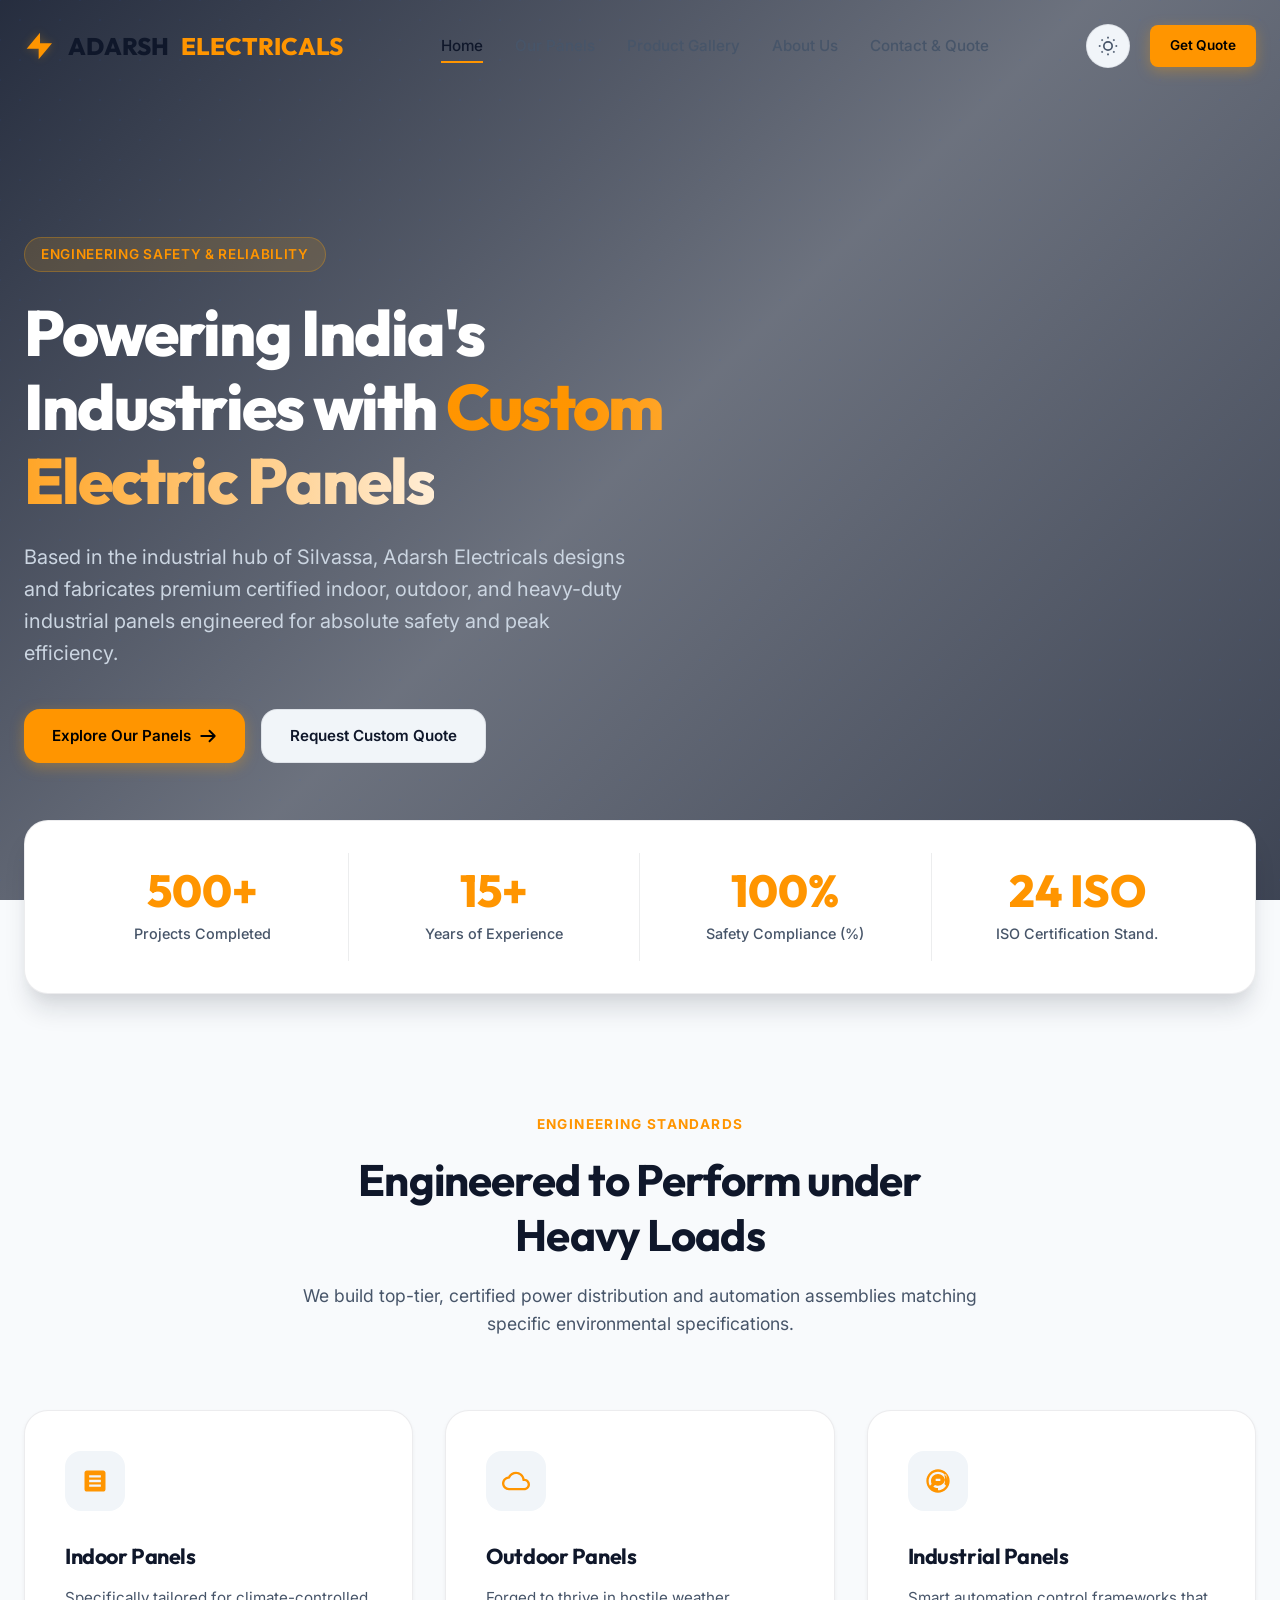
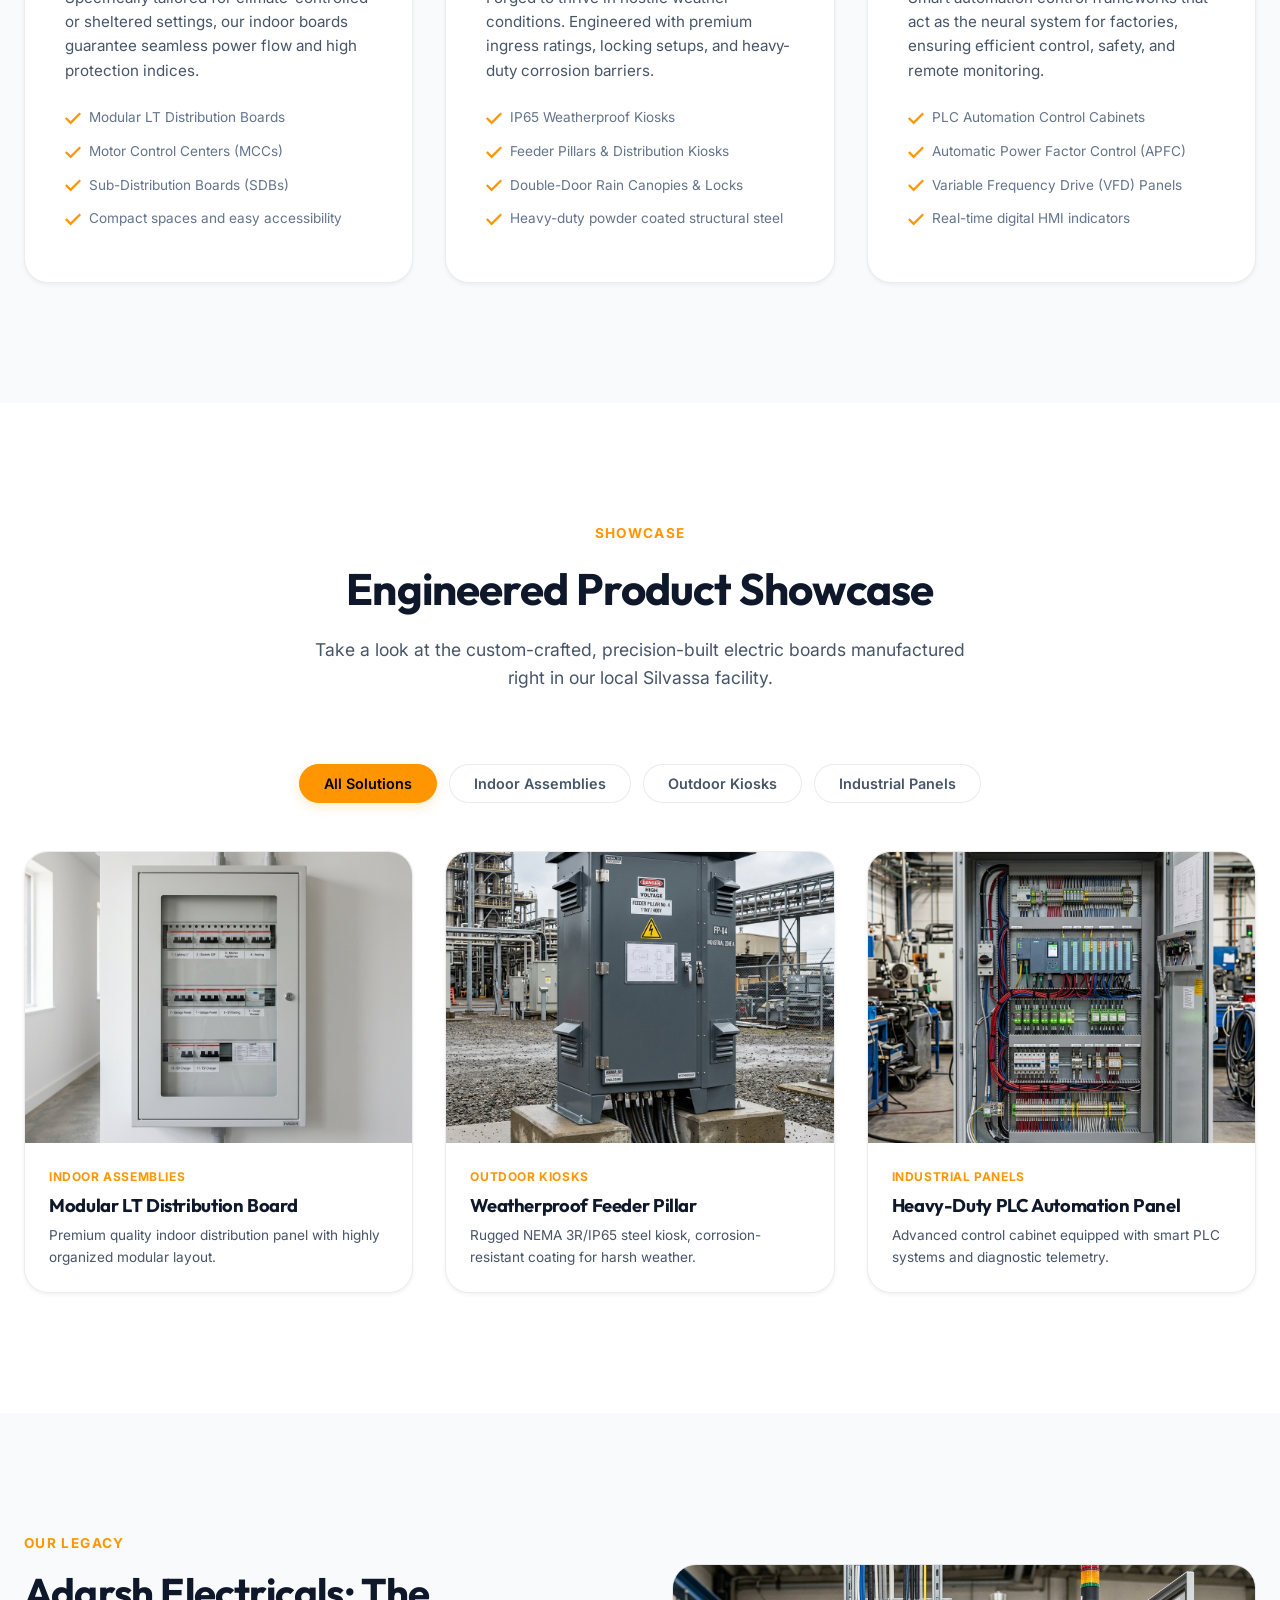
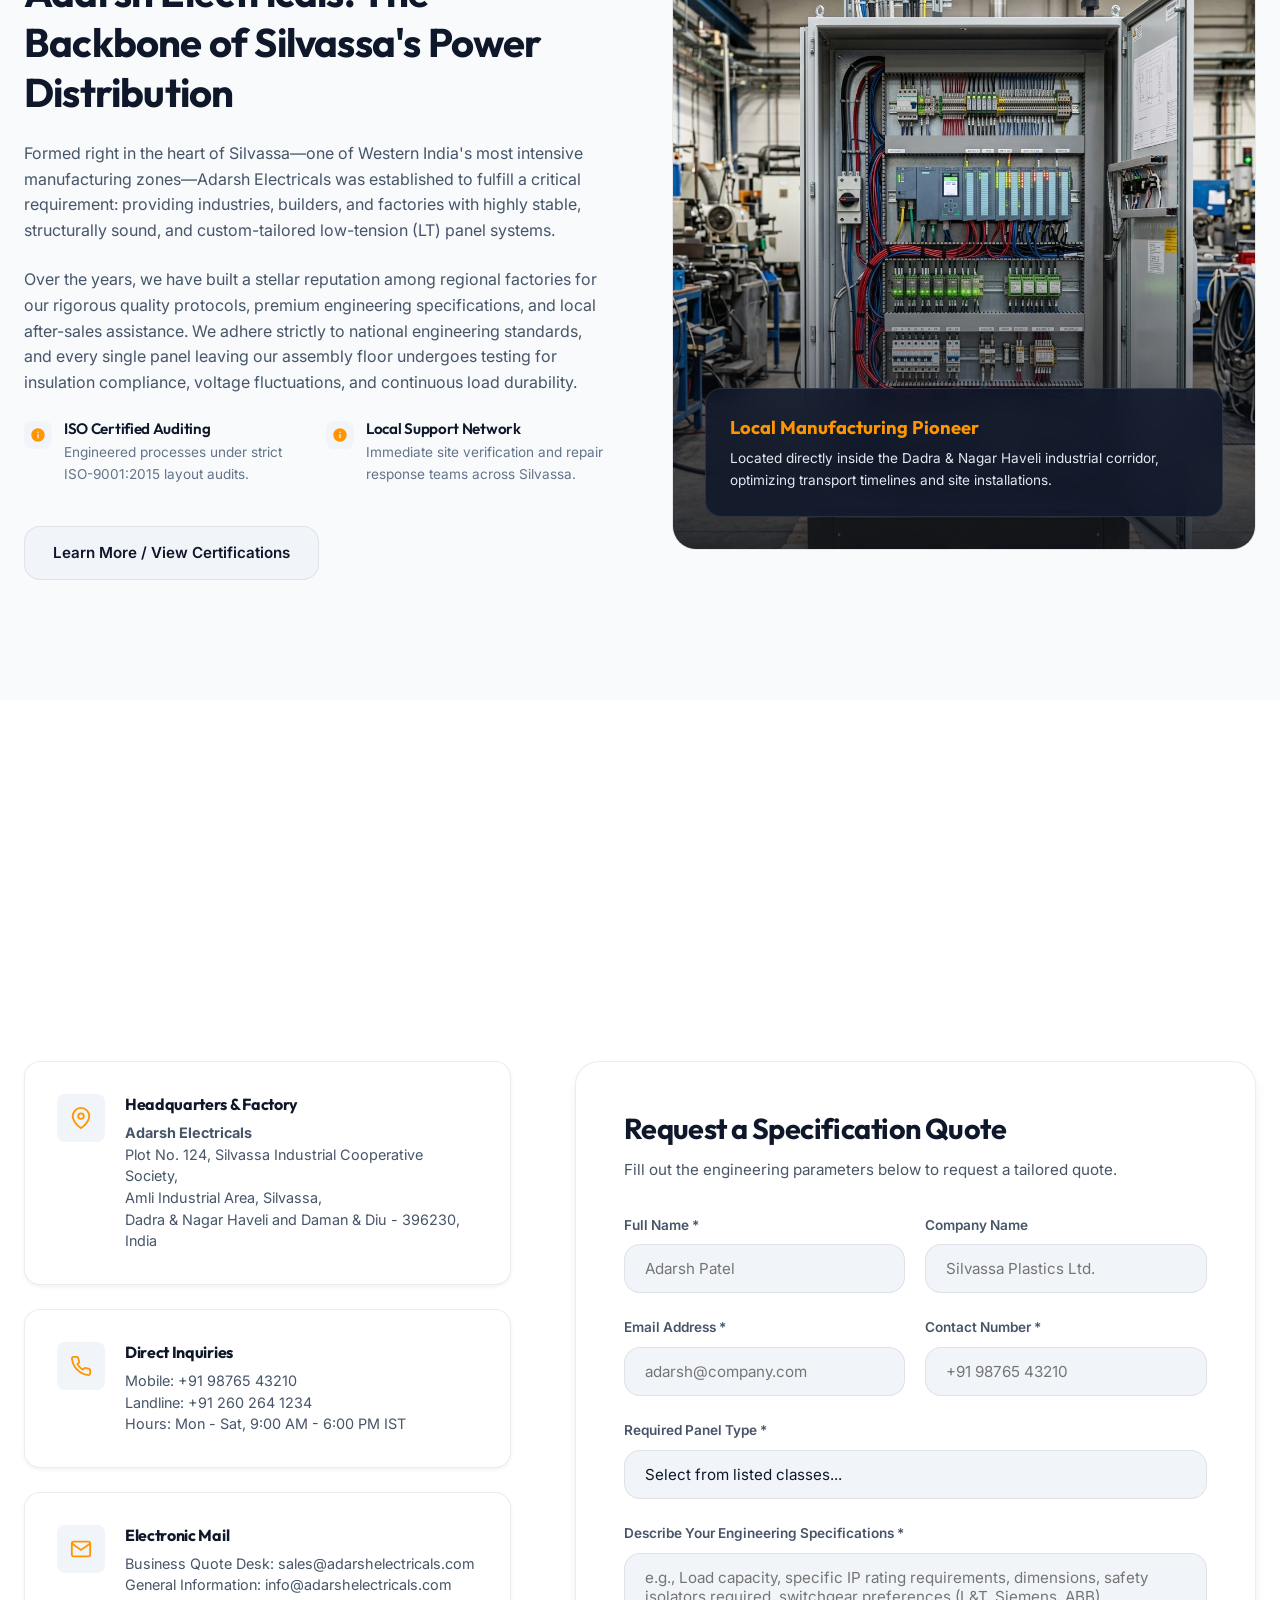
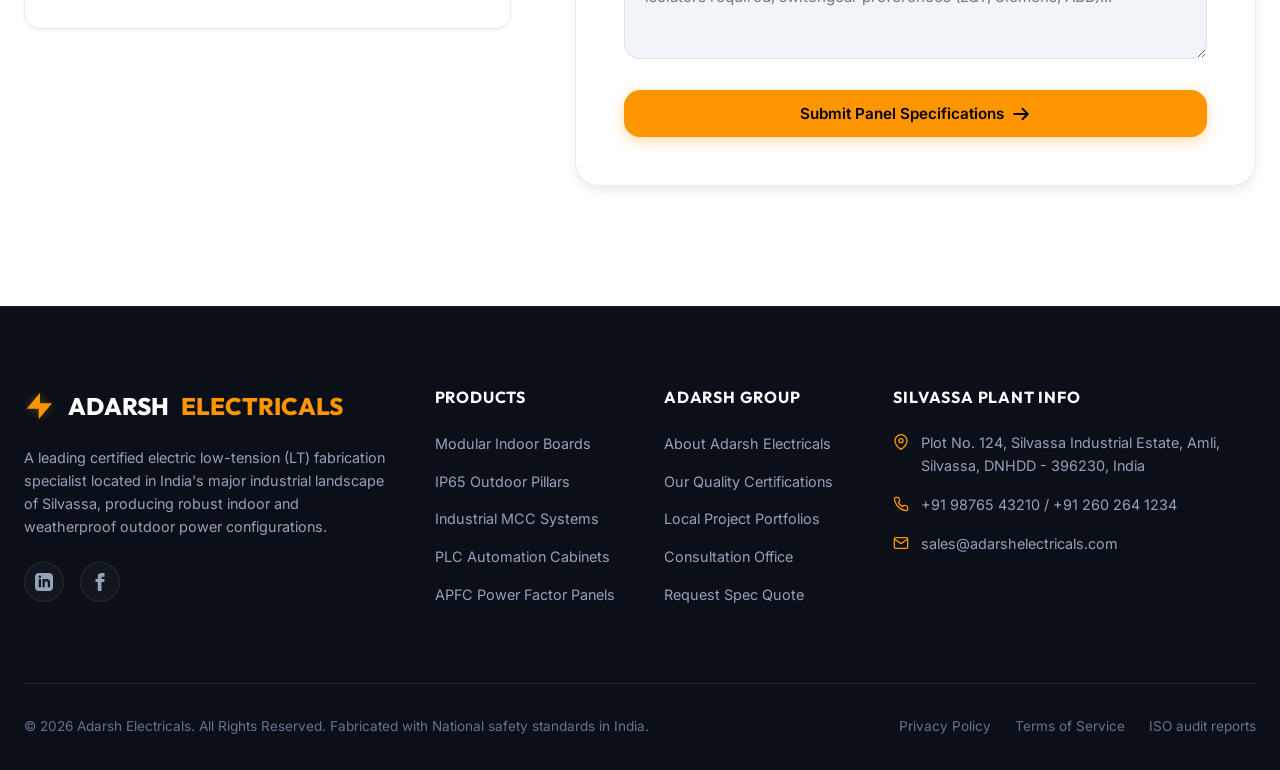
==== index.html @ 8dbddf1b "Update index.html" ====
<!DOCTYPE html>
<html lang="en">
<head>
    <meta charset="UTF-8">
    <meta name="viewport" content="width=device-width, initial-scale=1.0">
    
    <!-- Primary SEO Meta Tags -->
    <title>Adarsh Electricals | Premium Electric Panel Manufacturers in Silvassa, India</title>
    <meta name="description" content="Adarsh Electricals is a leading manufacturer of premium indoor, outdoor, and industrial electric panels in Silvassa, India. Specializing in distribution boards, PLC control panels, MCCs, and weatherproof kiosks. Contact us for ISO-certified engineering solutions.">
    <meta name="keywords" content="electric panels Silvassa, industrial control panels India, distribution boards, weatherproof outdoor kiosk, MCC panels, APFC panels, Adarsh Electricals, electrical manufacturers Silvassa, LT panels India">
    <meta name="author" content="Adarsh Electricals">
    <meta name="robots" content="index, follow">

    <!-- Open Graph / Facebook -->
    <meta property="og:type" content="website">
    <meta property="og:url" content="https://www.adarshelectricals.com/">
    <meta property="og:title" content="Adarsh Electricals | Premium Electric Panel Manufacturers in Silvassa">
    <meta property="og:description" content="Leading manufacturer of premium indoor, outdoor, and industrial electric panels in Silvassa, India. Specializing in distribution boards, PLC control panels, and weatherproof kiosks.">
    <meta property="og:image" content="./assets/panel-industrial.png">

    <!-- Twitter -->
    <meta property="twitter:card" content="summary_large_image">
    <meta property="twitter:url" content="https://www.adarshelectricals.com/">
    <meta property="twitter:title" content="Adarsh Electricals | Premium Electric Panel Manufacturers">
    <meta property="twitter:description" content="Leading manufacturer of premium indoor, outdoor, and industrial electric panels in Silvassa, India. Specializing in distribution boards, PLC control panels, and weatherproof kiosks.">
    <meta property="twitter:image" content="./assets/panel-industrial.png">

    <!-- Local Business Schema for SEO -->
    <script type="application/ld+json">
    {
      "@context": "https://schema.org",
      "@type": "LocalBusiness",
      "name": "Adarsh Electricals",
      "image": "assets/panel-industrial.png",
      "description": "Premium manufacturer of indoor, outdoor, and industrial electrical panels, control panels, and distribution boards.",
      "address": {
        "@type": "PostalAddress",
        "streetAddress": "Plot No. 124, Silvassa Industrial Cooperative Society, Amli",
        "addressLocality": "Silvassa",
        "addressRegion": "Dadra and Nagar Haveli and Daman and Diu",
        "postalCode": "396230",
        "addressCountry": "IN"
      },
      "geo": {
        "@type": "GeoCoordinates",
        "latitude": "20.2666",
        "longitude": "73.0166"
      },
      "telephone": "+919876543210",
      "email": "info@adarshelectricals.com",
      "url": "https://www.adarshelectricals.com",
      "priceRange": "$$",
      "openingHoursSpecification": [
        {
          "@type": "OpeningHoursSpecification",
          "dayOfWeek": [
            "Monday",
            "Tuesday",
            "Wednesday",
            "Thursday",
            "Friday",
            "Saturday"
          ],
          "opens": "09:00",
          "closes": "18:00"
        }
      ]
    }
    </script>

    <!-- Stylesheet -->
    <link rel="stylesheet" href="style.css">
</head>
<body>

    <!-- Header Section -->
    <header id="header">
        <div class="container nav-wrapper">
            <a href="#home" class="logo">
                <svg viewBox="0 0 24 24" xmlns="http://www.w3.org/2000/svg">
                    <path d="M12 2L2 14h9v8l10-12h-9z"/>
                </svg>
                ADARSH <span>ELECTRICALS</span>
            </a>
            
            <nav>
                <ul class="nav-menu" id="nav-menu">
                    <li><a href="#home" class="nav-link active" id="link-home">Home</a></li>
                    <li><a href="#services" class="nav-link" id="link-services">Our Panels</a></li>
                    <li><a href="#gallery" class="nav-link" id="link-gallery">Product Gallery</a></li>
                    <li><a href="#about" class="nav-link" id="link-about">About Us</a></li>
                    <li><a href="#contact" class="nav-link" id="link-contact">Contact & Quote</a></li>
                </ul>
            </nav>

            <div class="nav-controls">
                <button class="theme-toggle" id="theme-toggle" aria-label="Toggle dark mode">
                    <!-- Sun Icon (shown in dark mode) -->
                    <svg class="sun-icon" viewBox="0 0 24 24" fill="none" stroke="currentColor">
                        <circle cx="12" cy="12" r="5"></circle>
                        <line x1="12" y1="1" x2="12" y2="3"></line>
                        <line x1="12" y1="21" x2="12" y2="23"></line>
                        <line x1="4.22" y1="4.22" x2="5.64" y2="5.64"></line>
                        <line x1="18.36" y1="18.36" x2="19.78" y2="19.78"></line>
                        <line x1="1" y1="12" x2="3" y2="12"></line>
                        <line x1="21" y1="12" x2="23" y2="12"></line>
                        <line x1="4.22" y1="19.78" x2="5.64" y2="18.36"></line>
                        <line x1="18.36" y1="5.64" x2="19.78" y2="4.22"></line>
                    </svg>
                    <!-- Moon Icon (shown in light mode) -->
                    <svg class="moon-icon" viewBox="0 0 24 24" fill="none" stroke="currentColor">
                        <path d="M21 12.79A9 9 0 1 1 11.21 3 7 7 0 0 0 21 12.79z"></path>
                    </svg>
                </button>
                
                <a href="#contact" class="btn btn-primary" style="padding: 10px 20px; font-size: 0.85rem; border-radius: var(--radius-sm);">Get Quote</a>
                
                <button class="hamburger" id="hamburger" aria-label="Open navigation menu">
                    <span></span>
                    <span></span>
                    <span></span>
                </button>
            </div>
        </div>
    </header>

    <!-- Hero Section -->
    <section id="home" class="hero" style="background-image: hero-bg.png">
        <div class="hero-grid"></div>
        <div class="container">
            <div class="hero-content reveal">
                <span class="hero-tag">Engineering Safety & Reliability</span>
                <h1 class="hero-title">Powering India's Industries with <span>Custom Electric Panels</span></h1>
                <p class="hero-desc">Based in the industrial hub of Silvassa, Adarsh Electricals designs and fabricates premium certified indoor, outdoor, and heavy-duty industrial panels engineered for absolute safety and peak efficiency.</p>
                <div class="hero-actions">
                    <a href="#services" class="btn btn-primary">
                        Explore Our Panels
                        <svg fill="none" stroke="currentColor" viewBox="0 0 24 24">
                            <path stroke-linecap="round" stroke-linejoin="round" stroke-width="2.5" d="M14 5l7 7m0 0l-7 7m7-7H3"></path>
                        </svg>
                    </a>
                    <a href="#contact" class="btn btn-secondary">Request Custom Quote</a>
                </div>
            </div>
        </div>
    </section>

    <!-- Stats Section -->
    <section class="stats container reveal">
        <div class="stats-grid">
            <div class="stat-item">
                <div class="stat-number" data-target="500">0</div>
                <div class="stat-label">Projects Completed</div>
            </div>
            <div class="stat-item">
                <div class="stat-number" data-target="15">0</div>
                <div class="stat-label">Years of Experience</div>
            </div>
            <div class="stat-item">
                <div class="stat-number" data-target="100">0</div>
                <div class="stat-label">Safety Compliance (%)</div>
            </div>
            <div class="stat-item">
                <div class="stat-number" data-target="24">0</div>
                <div class="stat-label">ISO Certification Stand.</div>
            </div>
        </div>
    </section>

    <!-- Services / Product Categories Section -->
    <section id="services" class="section">
        <div class="container">
            <div class="section-header reveal">
                <span class="section-tag">Engineering Standards</span>
                <h2 class="section-title">Engineered to Perform under Heavy Loads</h2>
                <p class="section-desc">We build top-tier, certified power distribution and automation assemblies matching specific environmental specifications.</p>
            </div>
            
            <div class="services-grid">
                <!-- Indoor Panels -->
                <div class="service-card reveal">
                    <div class="service-icon">
                        <svg viewBox="0 0 24 24" xmlns="http://www.w3.org/2000/svg">
                            <path d="M19 3H5c-1.1 0-2 .9-2 2v14c0 1.1.9 2 2 2h14c1.1 0 2-.9 2-2V5c0-1.1-.9-2-2-2zm-2 10H7v-2h10v2zm0-4H7V7h10v2zm0 8H7v-2h10v2z"/>
                        </svg>
                    </div>
                    <h3 class="service-title">Indoor Panels</h3>
                    <p class="service-desc">Specifically tailored for climate-controlled or sheltered settings, our indoor boards guarantee seamless power flow and high protection indices.</p>
                    <ul class="service-features">
                        <li>
                            <svg viewBox="0 0 20 20" xmlns="http://www.w3.org/2000/svg"><path d="M0 11l2-2 5 5L18 3l2 2L7 18z"/></svg>
                            Modular LT Distribution Boards
                        </li>
                        <li>
                            <svg viewBox="0 0 20 20" xmlns="http://www.w3.org/2000/svg"><path d="M0 11l2-2 5 5L18 3l2 2L7 18z"/></svg>
                            Motor Control Centers (MCCs)
                        </li>
                        <li>
                            <svg viewBox="0 0 20 20" xmlns="http://www.w3.org/2000/svg"><path d="M0 11l2-2 5 5L18 3l2 2L7 18z"/></svg>
                            Sub-Distribution Boards (SDBs)
                        </li>
                        <li>
                            <svg viewBox="0 0 20 20" xmlns="http://www.w3.org/2000/svg"><path d="M0 11l2-2 5 5L18 3l2 2L7 18z"/></svg>
                            Compact spaces and easy accessibility
                        </li>
                    </ul>
                </div>

                <!-- Outdoor Panels -->
                <div class="service-card reveal">
                    <div class="service-icon">
                        <svg viewBox="0 0 24 24" xmlns="http://www.w3.org/2000/svg">
                            <path d="M19.35 10.04C18.67 6.59 15.64 4 12 4 9.11 4 6.6 5.64 5.35 8.04 2.34 8.36 0 10.91 0 14c0 3.31 2.69 6 6 6h13c2.76 0 5-2.24 5-5 0-2.64-2.05-4.78-4.65-4.96zM19 18H6c-2.21 0-4-1.79-4-4 0-2.05 1.53-3.76 3.56-3.97l1.07-.11.5-.95C8.08 7.14 9.94 6 12 6c2.62 0 4.88 1.86 5.39 4.43l.3 1.5 1.53.11c1.56.1 2.78 1.41 2.78 2.96 0 1.65-1.35 3-3 3z"/>
                        </svg>
                    </div>
                    <h3 class="service-title">Outdoor Panels</h3>
                    <p class="service-desc">Forged to thrive in hostile weather conditions. Engineered with premium ingress ratings, locking setups, and heavy-duty corrosion barriers.</p>
                    <ul class="service-features">
                        <li>
                            <svg viewBox="0 0 20 20" xmlns="http://www.w3.org/2000/svg"><path d="M0 11l2-2 5 5L18 3l2 2L7 18z"/></svg>
                            IP65 Weatherproof Kiosks
                        </li>
                        <li>
                            <svg viewBox="0 0 20 20" xmlns="http://www.w3.org/2000/svg"><path d="M0 11l2-2 5 5L18 3l2 2L7 18z"/></svg>
                            Feeder Pillars & Distribution Kiosks
                        </li>
                        <li>
                            <svg viewBox="0 0 20 20" xmlns="http://www.w3.org/2000/svg"><path d="M0 11l2-2 5 5L18 3l2 2L7 18z"/></svg>
                            Double-Door Rain Canopies & Locks
                        </li>
                        <li>
                            <svg viewBox="0 0 20 20" xmlns="http://www.w3.org/2000/svg"><path d="M0 11l2-2 5 5L18 3l2 2L7 18z"/></svg>
                            Heavy-duty powder coated structural steel
                        </li>
                    </ul>
                </div>

                <!-- Industrial Panels -->
                <div class="service-card reveal">
                    <div class="service-icon">
                        <svg viewBox="0 0 24 24" xmlns="http://www.w3.org/2000/svg">
                            <path d="M22 12c0-5.52-4.48-10-10-10S2 6.48 2 12s4.48 10 10 10 10-4.48 10-10zM12 4c4.41 0 8 3.59 8 8 0 1.48-.41 2.86-1.12 4.06l-1.44-1.44C17.79 13.91 18 13 18 12c0-3.31-2.69-6-6-6s-6 2.69-6 6c0 1 .21 1.91.56 2.62l-1.44 1.44C4.41 14.86 4 13.48 4 12c0-4.41 3.59-8 8-8zm0 14c-1.48 0-2.86-.41-4.06-1.12l1.44-1.44C10.09 15.79 11 16 12 16c3.31 0 6-2.69 6-6 0-1-.21-1.91-.56-2.62l1.44-1.44C19.59 9.14 20 10.52 20 12c0 4.41-3.59 8-8 8zm-2-8h4v2h-4v-2z"/>
                        </svg>
                    </div>
                    <h3 class="service-title">Industrial Panels</h3>
                    <p class="service-desc">Smart automation control frameworks that act as the neural system for factories, ensuring efficient control, safety, and remote monitoring.</p>
                    <ul class="service-features">
                        <li>
                            <svg viewBox="0 0 20 20" xmlns="http://www.w3.org/2000/svg"><path d="M0 11l2-2 5 5L18 3l2 2L7 18z"/></svg>
                            PLC Automation Control Cabinets
                        </li>
                        <li>
                            <svg viewBox="0 0 20 20" xmlns="http://www.w3.org/2000/svg"><path d="M0 11l2-2 5 5L18 3l2 2L7 18z"/></svg>
                            Automatic Power Factor Control (APFC)
                        </li>
                        <li>
                            <svg viewBox="0 0 20 20" xmlns="http://www.w3.org/2000/svg"><path d="M0 11l2-2 5 5L18 3l2 2L7 18z"/></svg>
                            Variable Frequency Drive (VFD) Panels
                        </li>
                        <li>
                            <svg viewBox="0 0 20 20" xmlns="http://www.w3.org/2000/svg"><path d="M0 11l2-2 5 5L18 3l2 2L7 18z"/></svg>
                            Real-time digital HMI indicators
                        </li>
                    </ul>
                </div>
            </div>
        </div>
    </section>

    <!-- Product Showcase Gallery Section -->
    <section id="gallery" class="section section-bg-alt">
        <div class="container">
            <div class="section-header reveal">
                <span class="section-tag">Showcase</span>
                <h2 class="section-title">Engineered Product Showcase</h2>
                <p class="section-desc">Take a look at the custom-crafted, precision-built electric boards manufactured right in our local Silvassa facility.</p>
            </div>
            
            <div class="gallery-filters reveal">
                <button class="filter-btn active" data-filter="all">All Solutions</button>
                <button class="filter-btn" data-filter="indoor">Indoor Assemblies</button>
                <button class="filter-btn" data-filter="outdoor">Outdoor Kiosks</button>
                <button class="filter-btn" data-filter="industrial">Industrial Panels</button>
            </div>
            
            <div class="gallery-grid">
                <!-- Indoor Panel Grid Item -->
                <div class="gallery-item reveal" data-category="indoor">
                    <div class="gallery-image-wrapper">
                        <img src="panel-indoor.png" alt="Modular LT Distribution Board">
                        <div class="gallery-overlay">
                            <button class="lightbox-trigger" data-image="panel-indoor.png" data-title="Modular LT Distribution Board" data-desc="Fully compartmentalized indoor power distribution center designed to optimize breaker arrangements, safety isolation, and ease of ventilation. Built with high-purity electrolytic copper busbars.">
                                <svg viewBox="0 0 24 24" fill="none" stroke="currentColor">
                                    <path d="M15 3h6v6M9 21H3v-6M21 3l-7 7M3 21l7-7"></path>
                                </svg>
                            </button>
                        </div>
                    </div>
                    <div class="gallery-info">
                        <span class="gallery-cat">Indoor Assemblies</span>
                        <h3 class="gallery-item-title">Modular LT Distribution Board</h3>
                        <p class="gallery-item-desc">Premium quality indoor distribution panel with highly organized modular layout.</p>
                    </div>
                </div>

                <!-- Outdoor Panel Grid Item -->
                <div class="gallery-item reveal" data-category="outdoor">
                    <div class="gallery-image-wrapper">
                        <img src="panel-outdoor.png" alt="Weatherproof Feeder Pillar">
                        <div class="gallery-overlay">
                            <button class="lightbox-trigger" data-image="panel-outdoor.png" data-title="Weatherproof Feeder Pillar" data-desc="Rugged outdoor kiosk panel rated for IP65 water and dust protection. Double-walled enclosure design, UV-resistant powder coating, neoprene door seals, and robust padlockable swings to resist theft and climate damage.">
                                <svg viewBox="0 0 24 24" fill="none" stroke="currentColor">
                                    <path d="M15 3h6v6M9 21H3v-6M21 3l-7 7M3 21l7-7"></path>
                                </svg>
                            </button>
                        </div>
                    </div>
                    <div class="gallery-info">
                        <span class="gallery-cat">Outdoor Kiosks</span>
                        <h3 class="gallery-item-title">Weatherproof Feeder Pillar</h3>
                        <p class="gallery-item-desc">Rugged NEMA 3R/IP65 steel kiosk, corrosion-resistant coating for harsh weather.</p>
                    </div>
                </div>

                <!-- Industrial Panel Grid Item -->
                <div class="gallery-item reveal" data-category="industrial">
                    <div class="gallery-image-wrapper">
                        <img src="panel-industrial.png" alt="Heavy-Duty PLC Automation Panel">
                        <div class="gallery-overlay">
                            <button class="lightbox-trigger" data-image="panel-industrial.png" data-title="Heavy-Duty PLC Automation Panel" data-desc="State-of-the-art PLC automation console panel utilizing intelligent controller chips. Features structured cable terminals, multi-channel thermal ventilation fans, active digital safety circuit relays, and telemetry.">
                                <svg viewBox="0 0 24 24" fill="none" stroke="currentColor">
                                    <path d="M15 3h6v6M9 21H3v-6M21 3l-7 7M3 21l7-7"></path>
                                </svg>
                            </button>
                        </div>
                    </div>
                    <div class="gallery-info">
                        <span class="gallery-cat">Industrial Panels</span>
                        <h3 class="gallery-item-title">Heavy-Duty PLC Automation Panel</h3>
                        <p class="gallery-item-desc">Advanced control cabinet equipped with smart PLC systems and diagnostic telemetry.</p>
                    </div>
                </div>
            </div>
        </div>
    </section>

    <!-- About Section -->
    <section id="about" class="section">
        <div class="container">
            <div class="about-grid">
                <div class="about-content reveal">
                    <span class="section-tag">Our Legacy</span>
                    <h2 class="about-title">Adarsh Electricals: The Backbone of Silvassa's Power Distribution</h2>
                    <p class="about-text">Formed right in the heart of Silvassa—one of Western India's most intensive manufacturing zones—Adarsh Electricals was established to fulfill a critical requirement: providing industries, builders, and factories with highly stable, structurally sound, and custom-tailored low-tension (LT) panel systems.</p>
                    <p class="about-text">Over the years, we have built a stellar reputation among regional factories for our rigorous quality protocols, premium engineering specifications, and local after-sales assistance. We adhere strictly to national engineering standards, and every single panel leaving our assembly floor undergoes testing for insulation compliance, voltage fluctuations, and continuous load durability.</p>
                    
                    <div class="about-features">
                        <div class="about-feature-item">
                            <div class="about-feature-icon">
                                <svg viewBox="0 0 24 24" xmlns="http://www.w3.org/2000/svg"><path d="M12 2C6.48 2 2 6.48 2 12s4.48 10 10 10 10-4.48 10-10S17.52 2 12 2zm1 15h-2v-6h2v6zm0-8h-2V7h2v2z"/></svg>
                            </div>
                            <div>
                                <h4 class="about-feature-title">ISO Certified Auditing</h4>
                                <p class="about-feature-desc">Engineered processes under strict ISO-9001:2015 layout audits.</p>
                            </div>
                        </div>
                        <div class="about-feature-item">
                            <div class="about-feature-icon">
                                <svg viewBox="0 0 24 24" xmlns="http://www.w3.org/2000/svg"><path d="M12 2C6.48 2 2 6.48 2 12s4.48 10 10 10 10-4.48 10-10S17.52 2 12 2zm1 15h-2v-6h2v6zm0-8h-2V7h2v2z"/></svg>
                            </div>
                            <div>
                                <h4 class="about-feature-title">Local Support Network</h4>
                                <p class="about-feature-desc">Immediate site verification and repair response teams across Silvassa.</p>
                            </div>
                        </div>
                    </div>
                    
                    <a href="#contact" class="btn btn-secondary">Learn More / View Certifications</a>
                </div>
                
                <div class="about-visual reveal">
                    <div class="about-visual-overlay"></div>
                    <img src="panel-industrial.png" alt="Adarsh Electricals Panel Shop Floor">
                    <div class="about-badge">
                        <div class="about-badge-title">Local Manufacturing Pioneer</div>
                        <p class="about-badge-text">Located directly inside the Dadra & Nagar Haveli industrial corridor, optimizing transport timelines and site installations.</p>
                    </div>
                </div>
            </div>
        </div>
    </section>

    <!-- Interactive Lightbox Viewer -->
    <div class="lightbox" id="lightbox" role="dialog" aria-modal="true" aria-label="Product Image Preview">
        <button class="lightbox-close" id="lightbox-close" aria-label="Close preview">
            <svg viewBox="0 0 24 24" fill="none" stroke="currentColor">
                <line x1="18" y1="6" x2="6" y2="18"></line>
                <line x1="6" y1="6" x2="18" y2="18"></line>
            </svg>
        </button>
        <div class="lightbox-content">
            <img class="lightbox-image" id="lightbox-image" src="" alt="Enlarged electric panel">
            <h3 class="lightbox-caption" id="lightbox-caption">Product Title</h3>
            <p class="lightbox-desc" id="lightbox-desc">Product detailed engineering description.</p>
        </div>
    </div>

    <!-- Contact & Request Quote Section -->
    <section id="contact" class="section section-bg-alt">
        <div class="container">
            <div class="section-header reveal">
                <span class="section-tag">Get In Touch</span>
                <h2 class="section-title">Schedule an On-site Consultation</h2>
                <p class="section-desc">Whether you need an industrial MCC panel, outdoor weatherproof pillars, or bespoke boards, get a free quotation within 24 hours.</p>
            </div>
            
            <div class="contact-grid">
                <!-- Contact Information Column -->
                <div class="contact-info-cards reveal">
                    <!-- Location Card -->
                    <div class="contact-info-card">
                        <div class="contact-info-icon">
                            <svg viewBox="0 0 24 24" fill="none" stroke="currentColor">
                                <path d="M21 10c0 7-9 13-9 13s-9-6-9-13a9 9 0 0 1 18 0z"></path>
                                <circle cx="12" cy="10" r="3"></circle>
                            </svg>
                        </div>
                        <div>
                            <h3 class="contact-info-title">Headquarters & Factory</h3>
                            <p class="contact-info-text">
                                <strong>Adarsh Electricals</strong><br>
                                Plot No. 124, Silvassa Industrial Cooperative Society,<br>
                                Amli Industrial Area, Silvassa,<br>
                                Dadra & Nagar Haveli and Daman & Diu - 396230, India
                            </p>
                        </div>
                    </div>

                    <!-- Call Card -->
                    <div class="contact-info-card">
                        <div class="contact-info-icon">
                            <svg viewBox="0 0 24 24" fill="none" stroke="currentColor">
                                <path d="M22 16.92v3a2 2 0 0 1-2.18 2 19.79 19.79 0 0 1-8.63-3.07 19.5 19.5 0 0 1-6-6 19.79 19.79 0 0 1-3.07-8.67A2 2 0 0 1 4.11 2h3a2 2 0 0 1 2 1.72 12.84 12.84 0 0 0 .7 2.81 2 2 0 0 1-.45 2.11L8.09 9.91a16 16 0 0 0 6 6l1.27-1.27a2 2 0 0 1 2.11-.45 12.84 12.84 0 0 0 2.81.7A2 2 0 0 1 22 16.92z"></path>
                            </svg>
                        </div>
                        <div>
                            <h3 class="contact-info-title">Direct Inquiries</h3>
                            <p class="contact-info-text">
                                Mobile: +91 98765 43210<br>
                                Landline: +91 260 264 1234<br>
                                Hours: Mon - Sat, 9:00 AM - 6:00 PM IST
                            </p>
                        </div>
                    </div>

                    <!-- Email Card -->
                    <div class="contact-info-card">
                        <div class="contact-info-icon">
                            <svg viewBox="0 0 24 24" fill="none" stroke="currentColor">
                                <path d="M4 4h16c1.1 0 2 .9 2 2v12c0 1.1-.9 2-2 2H4c-1.1 0-2-.9-2-2V6c0-1.1.9-2 2-2z"></path>
                                <polyline points="22,6 12,13 2,6"></polyline>
                            </svg>
                        </div>
                        <div>
                            <h3 class="contact-info-title">Electronic Mail</h3>
                            <p class="contact-info-text">
                                Business Quote Desk: sales@adarshelectricals.com<br>
                                General Information: info@adarshelectricals.com
                            </p>
                        </div>
                    </div>
                </div>

                <!-- Form Column -->
                <div class="contact-form-wrapper reveal">
                    <!-- Success Overlay -->
                    <div class="submit-success-overlay" id="success-overlay">
                        <div class="success-icon">
                            <svg viewBox="0 0 24 24" fill="none" stroke="currentColor">
                                <polyline points="20 6 9 17 4 12"></polyline>
                            </svg>
                        </div>
                        <h3 class="form-title" style="color: var(--success);">Quotation Request Submitted!</h3>
                        <p class="form-subtitle" style="margin-bottom: 24px;">Thank you for contacting Adarsh Electricals. Our engineering division will analyze your structural specifications and email a preliminary proposal within 24 business hours.</p>
                        <button class="btn btn-primary" id="btn-success-close">Submit Another Specification</button>
                    </div>

                    <h3 class="form-title">Request a Specification Quote</h3>
                    <p class="form-subtitle">Fill out the engineering parameters below to request a tailored quote.</p>
                    
                    <form id="quote-form" novalidate>
                        <div class="form-row">
                            <div class="form-group">
                                <label for="form-name" class="form-label">Full Name *</label>
                                <input type="text" id="form-name" class="form-control" placeholder="Adarsh Patel" required>
                                <span class="error-message">Please fill in your name.</span>
                            </div>
                            <div class="form-group">
                                <label for="form-company" class="form-label">Company Name</label>
                                <input type="text" id="form-company" class="form-control" placeholder="Silvassa Plastics Ltd.">
                            </div>
                        </div>
                        
                        <div class="form-row">
                            <div class="form-group">
                                <label for="form-email" class="form-label">Email Address *</label>
                                <input type="email" id="form-email" class="form-control" placeholder="adarsh@company.com" required>
                                <span class="error-message">Please provide a valid business email.</span>
                            </div>
                            <div class="form-group">
                                <label for="form-phone" class="form-label">Contact Number *</label>
                                <input type="tel" id="form-phone" class="form-control" placeholder="+91 98765 43210" required>
                                <span class="error-message">Please enter a valid 10-digit mobile number.</span>
                            </div>
                        </div>
                        
                        <div class="form-group">
                            <label for="form-type" class="form-label">Required Panel Type *</label>
                            <select id="form-type" class="form-control" required style="appearance: none;">
                                <option value="" disabled selected>Select from listed classes...</option>
                                <option value="indoor">Modular LT Distribution Boards (Indoor)</option>
                                <option value="mcc">Motor Control Centers (Indoor)</option>
                                <option value="outdoor">IP65 Weatherproof Kiosks (Outdoor)</option>
                                <option value="feeder">Feeder Pillar Boards (Outdoor)</option>
                                <option value="plc">PLC Control / Automation Cabinet (Industrial)</option>
                                <option value="apfc">Automatic Power Factor Control (Industrial)</option>
                                <option value="custom">Bespoke Custom Specifications</option>
                            </select>
                            <span class="error-message">Please pick a service class.</span>
                        </div>
                        
                        <div class="form-group">
                            <label for="form-desc" class="form-label">Describe Your Engineering Specifications *</label>
                            <textarea id="form-desc" class="form-control" rows="4" placeholder="e.g., Load capacity, specific IP rating requirements, dimensions, safety isolators required, switchgear preferences (L&T, Siemens, ABB)..." required></textarea>
                            <span class="error-message">Please write some engineering parameters.</span>
                        </div>
                        
                        <button type="submit" class="btn btn-primary" style="width: 100%;">
                            Submit Panel Specifications
                            <svg fill="none" stroke="currentColor" viewBox="0 0 24 24">
                                <path stroke-linecap="round" stroke-linejoin="round" stroke-width="2.5" d="M14 5l7 7m0 0l-7 7m7-7H3"></path>
                            </svg>
                        </button>
                    </form>
                </div>
            </div>
        </div>
    </section>

    <!-- Footer Section -->
    <footer>
        <div class="container">
            <div class="footer-grid">
                <!-- Brand -->
                <div class="footer-brand">
                    <a href="#home" class="logo">
                        <svg viewBox="0 0 24 24" xmlns="http://www.w3.org/2000/svg">
                            <path d="M12 2L2 14h9v8l10-12h-9z"/>
                        </svg>
                        ADARSH <span>ELECTRICALS</span>
                    </a>
                    <p class="footer-desc">A leading certified electric low-tension (LT) fabrication specialist located in India's major industrial landscape of Silvassa, producing robust indoor and weatherproof outdoor power configurations.</p>
                    <div class="footer-socials">
                        <a href="#" class="social-link" aria-label="LinkedIn">
                            <svg viewBox="0 0 24 24"><path d="M19 0h-14c-2.761 0-5 2.239-5 5v14c0 2.761 2.239 5 5 5h14c2.762 0 5-2.239 5-5v-14c0-2.761-2.238-5-5-5zm-11 19h-3v-11h3v11zm-1.5-12.268c-.966 0-1.75-.779-1.75-1.75s.784-1.75 1.75-1.75 1.75.779 1.75 1.75-.784 1.75-1.75 1.75zm13.5 12.268h-3v-5.604c0-3.368-4-3.113-4 0v5.604h-3v-11h3v1.765c1.396-2.586 7-2.777 7 2.476v6.759z"/></svg>
                        </a>
                        <a href="#" class="social-link" aria-label="Facebook">
                            <svg viewBox="0 0 24 24"><path d="M9 8h-3v4h3v12h5v-12h3.642l.358-4h-4v-1.667c0-.955.192-1.333 1.115-1.333h2.885v-5h-3.808c-3.596 0-5.192 1.583-5.192 4.615v3.385z"/></svg>
                        </a>
                    </div>
                </div>

                <!-- Fast Links -->
                <div>
                    <h3 class="footer-title">Products</h3>
                    <ul class="footer-links">
                        <li><a href="#services">Modular Indoor Boards</a></li>
                        <li><a href="#services">IP65 Outdoor Pillars</a></li>
                        <li><a href="#services">Industrial MCC Systems</a></li>
                        <li><a href="#services">PLC Automation Cabinets</a></li>
                        <li><a href="#services">APFC Power Factor Panels</a></li>
                    </ul>
                </div>

                <!-- Legal/Company Links -->
                <div>
                    <h3 class="footer-title">Adarsh Group</h3>
                    <ul class="footer-links">
                        <li><a href="#about">About Adarsh Electricals</a></li>
                        <li><a href="#about">Our Quality Certifications</a></li>
                        <li><a href="#about">Local Project Portfolios</a></li>
                        <li><a href="#contact">Consultation Office</a></li>
                        <li><a href="#contact">Request Spec Quote</a></li>
                    </ul>
                </div>

                <!-- Contact details -->
                <div>
                    <h3 class="footer-title">Silvassa Plant Info</h3>
                    <div class="footer-contact-item">
                        <svg viewBox="0 0 24 24" fill="none" stroke="currentColor">
                            <path d="M21 10c0 7-9 13-9 13s-9-6-9-13a9 9 0 0 1 18 0z"></path>
                            <circle cx="12" cy="10" r="3"></circle>
                        </svg>
                        <span>Plot No. 124, Silvassa Industrial Estate, Amli, Silvassa, DNHDD - 396230, India</span>
                    </div>
                    <div class="footer-contact-item">
                        <svg viewBox="0 0 24 24" fill="none" stroke="currentColor">
                            <path d="M22 16.92v3a2 2 0 0 1-2.18 2 19.79 19.79 0 0 1-8.63-3.07 19.5 19.5 0 0 1-6-6 19.79 19.79 0 0 1-3.07-8.67A2 2 0 0 1 4.11 2h3a2 2 0 0 1 2 1.72 12.84 12.84 0 0 0 .7 2.81 2 2 0 0 1-.45 2.11L8.09 9.91a16 16 0 0 0 6 6l1.27-1.27a2 2 0 0 1 2.11-.45 12.84 12.84 0 0 0 2.81.7A2 2 0 0 1 22 16.92z"></path>
                        </svg>
                        <span>+91 98765 43210 / +91 260 264 1234</span>
                    </div>
                    <div class="footer-contact-item">
                        <svg viewBox="0 0 24 24" fill="none" stroke="currentColor">
                            <path d="M4 4h16c1.1 0 2 .9 2 2v12c0 1.1-.9 2-2 2H4c-1.1 0-2-.9-2-2V6c0-1.1.9-2 2-2z"></path>
                            <polyline points="22,6 12,13 2,6"></polyline>
                        </svg>
                        <span>sales@adarshelectricals.com</span>
                    </div>
                </div>
            </div>

            <!-- Bottom Credits -->
            <div class="footer-bottom">
                <p>&copy; 2026 Adarsh Electricals. All Rights Reserved. Fabricated with National safety standards in India.</p>
                <div class="footer-bottom-links">
                    <a href="#">Privacy Policy</a>
                    <a href="#">Terms of Service</a>
                    <a href="#">ISO audit reports</a>
                </div>
            </div>
        </div>
    </footer>

    <!-- Interactive script file -->
    <script src="main.js"></script>
</body>
</html>
---- style.css ----
/* 
   ADARSH ELECTRICALS - PREMIUM CSS DESIGN SYSTEM
   Custom HSL palettes, Light/Dark Modes, Glassmorphism, and Premium Transitions.
*/

@import url('https://fonts.googleapis.com/css2?family=Inter:wght@300;400;500;600;700&family=Outfit:wght@400;500;600;700;800&display=swap');

/* Color & Design Tokens */
:root {
    /* Light Mode Palette (Default) */
    --bg-primary: #f8fafc;
    --bg-secondary: #ffffff;
    --bg-tertiary: #f1f5f9;
    --text-primary: #0f172a;
    --text-secondary: #475569;
    --text-muted: #64748b;
    
    --primary: hsl(35, 100%, 50%);         /* Amber / Power Gold */
    --primary-hover: hsl(35, 100%, 45%);
    --secondary: #0f172a;                  /* Industrial Dark Steel */
    --accent: #2563eb;                     /* Electric Blue */
    --accent-glow: rgba(37, 99, 235, 0.15);
    
    --border-color: rgba(15, 23, 42, 0.08);
    --border-hover: rgba(15, 23, 42, 0.15);
    
    --glass-bg: rgba(255, 255, 255, 0.75);
    --glass-border: rgba(255, 255, 255, 0.6);
    --glass-shadow: rgba(15, 23, 42, 0.04);
    
    /* Functional Colors */
    --success: #10b981;
    --error: #ef4444;
    
    /* Layout Tokens */
    --font-heading: 'Outfit', sans-serif;
    --font-body: 'Inter', sans-serif;
    --radius-sm: 8px;
    --radius-md: 16px;
    --radius-lg: 24px;
    --radius-full: 9999px;
    
    --shadow-sm: 0 2px 4px rgba(15, 23, 42, 0.05);
    --shadow-md: 0 8px 16px -4px rgba(15, 23, 42, 0.08), 0 4px 8px -2px rgba(15, 23, 42, 0.03);
    --shadow-lg: 0 20px 24px -4px rgba(15, 23, 42, 0.12), 0 8px 16px -4px rgba(15, 23, 42, 0.06);
    
    --transition-fast: 0.2s cubic-bezier(0.4, 0, 0.2, 1);
    --transition-normal: 0.3s cubic-bezier(0.4, 0, 0.2, 1);
    --transition-slow: 0.5s cubic-bezier(0.4, 0, 0.2, 1);
}

/* Dark Mode Tokens */
[data-theme="dark"] {
    --bg-primary: #0b0f17;
    --bg-secondary: #121824;
    --bg-tertiary: #1a2333;
    --text-primary: #f8fafc;
    --text-secondary: #cbd5e1;
    --text-muted: #94a3b8;
    
    --primary: hsl(38, 95%, 55%);         /* Electric Copper Amber */
    --primary-hover: hsl(38, 95%, 60%);
    --secondary: #f8fafc;
    --accent: #38bdf8;                     /* Electric Cyan */
    --accent-glow: rgba(56, 189, 248, 0.2);
    
    --border-color: rgba(248, 250, 252, 0.08);
    --border-hover: rgba(248, 250, 252, 0.15);
    
    --glass-bg: rgba(18, 24, 36, 0.8);
    --glass-border: rgba(255, 255, 255, 0.05);
    --glass-shadow: rgba(0, 0, 0, 0.4);
    
    --shadow-sm: 0 2px 4px rgba(0, 0, 0, 0.2);
    --shadow-md: 0 8px 24px -4px rgba(0, 0, 0, 0.3), 0 4px 12px -2px rgba(0, 0, 0, 0.15);
    --shadow-lg: 0 24px 32px -4px rgba(0, 0, 0, 0.5), 0 16px 24px -4px rgba(0, 0, 0, 0.3);
}

/* Resets & Base Styles */
* {
    margin: 0;
    padding: 0;
    box-sizing: border-box;
}

html {
    scroll-behavior: smooth;
    font-size: 16px;
}

body {
    background-color: var(--bg-primary);
    color: var(--text-primary);
    font-family: var(--font-body);
    line-height: 1.6;
    overflow-x: hidden;
    transition: background-color var(--transition-normal), color var(--transition-normal);
}

h1, h2, h3, h4, h5, h6 {
    font-family: var(--font-heading);
    font-weight: 700;
    line-height: 1.25;
    letter-spacing: -0.02em;
}

a {
    color: inherit;
    text-decoration: none;
    transition: color var(--transition-fast);
}

button {
    font-family: var(--font-body);
    cursor: pointer;
    border: none;
    background: none;
    transition: all var(--transition-normal);
}

/* Layout Utilities */
.container {
    width: 100%;
    max-width: 1280px;
    margin: 0 auto;
    padding: 0 24px;
}

.section {
    padding: 120px 0;
    position: relative;
}

.section-bg-alt {
    background-color: var(--bg-secondary);
}

/* Scroll Animation Helper */
.reveal {
    opacity: 0;
    transform: translateY(30px);
    transition: opacity 0.8s cubic-bezier(0.2, 0.8, 0.2, 1), 
                transform 0.8s cubic-bezier(0.2, 0.8, 0.2, 1);
}

.reveal.active {
    opacity: 1;
    transform: translateY(0);
}

/* Sticky Header & Navbar */
header {
    position: fixed;
    top: 0;
    left: 0;
    width: 100%;
    z-index: 1000;
    transition: background-color var(--transition-normal), 
                backdrop-filter var(--transition-normal), 
                box-shadow var(--transition-normal),
                padding var(--transition-normal);
    padding: 24px 0;
}

header.scrolled {
    padding: 16px 0;
    background-color: var(--glass-bg);
    backdrop-filter: blur(12px);
    -webkit-backdrop-filter: blur(12px);
    border-bottom: 1px solid var(--glass-border);
    box-shadow: var(--shadow-sm);
}

.nav-wrapper {
    display: flex;
    justify-content: space-between;
    align-items: center;
}

.logo {
    display: flex;
    align-items: center;
    gap: 12px;
    font-size: 1.5rem;
    font-family: var(--font-heading);
    font-weight: 800;
    color: var(--text-primary);
}

.logo span {
    color: var(--primary);
}

.logo svg {
    width: 32px;
    height: 32px;
    fill: var(--primary);
    filter: drop-shadow(0 0 4px rgba(245, 158, 11, 0.3));
}

.nav-menu {
    display: flex;
    align-items: center;
    gap: 32px;
    list-style: none;
}

.nav-link {
    font-size: 0.95rem;
    font-weight: 500;
    color: var(--text-secondary);
    position: relative;
    padding: 8px 0;
}

.nav-link:hover, .nav-link.active {
    color: var(--text-primary);
}

.nav-link::after {
    content: '';
    position: absolute;
    bottom: 0;
    left: 0;
    width: 100%;
    height: 2px;
    background-color: var(--primary);
    transform: scaleX(0);
    transform-origin: right;
    transition: transform var(--transition-normal);
}

.nav-link:hover::after, .nav-link.active::after {
    transform: scaleX(1);
    transform-origin: left;
}

.nav-controls {
    display: flex;
    align-items: center;
    gap: 20px;
}

/* Dark Mode Toggle Switch */
.theme-toggle {
    width: 44px;
    height: 44px;
    border-radius: var(--radius-full);
    display: flex;
    align-items: center;
    justify-content: center;
    background: var(--bg-tertiary);
    color: var(--text-secondary);
    border: 1px solid var(--border-color);
}

.theme-toggle:hover {
    color: var(--text-primary);
    background: var(--border-color);
    transform: scale(1.05);
}

.theme-toggle svg {
    width: 20px;
    height: 20px;
    fill: none;
    stroke: currentColor;
    stroke-width: 2;
}

.theme-toggle .moon-icon {
    display: none;
}

[data-theme="dark"] .theme-toggle .sun-icon {
    display: none;
}

[data-theme="dark"] .theme-toggle .moon-icon {
    display: block;
}

/* Mobile Hamburger Menu */
.hamburger {
    display: none;
    flex-direction: column;
    justify-content: space-between;
    width: 28px;
    height: 18px;
}

.hamburger span {
    display: block;
    height: 2px;
    width: 100%;
    background-color: var(--text-primary);
    border-radius: 2px;
    transition: all var(--transition-normal);
}

/* Premium Buttons */
.btn {
    display: inline-flex;
    align-items: center;
    justify-content: center;
    padding: 14px 28px;
    font-size: 0.95rem;
    font-weight: 600;
    border-radius: var(--radius-md);
    gap: 8px;
}

.btn-primary {
    background-color: var(--primary);
    color: #000;
    box-shadow: 0 4px 14px rgba(245, 158, 11, 0.35);
}

.btn-primary:hover {
    background-color: var(--primary-hover);
    box-shadow: 0 6px 20px rgba(245, 158, 11, 0.5);
    transform: translateY(-2px);
}

.btn-secondary {
    background-color: var(--bg-tertiary);
    color: var(--text-primary);
    border: 1px solid var(--border-color);
}

.btn-secondary:hover {
    background-color: var(--border-color);
    transform: translateY(-2px);
}

.btn svg {
    width: 18px;
    height: 18px;
    transition: transform var(--transition-fast);
}

.btn:hover svg {
    transform: translateX(4px);
}

/* Hero Section */
.hero {
    height: 100vh;
    min-height: 800px;
    display: flex;
    align-items: center;
    position: relative;
    padding-top: 100px;
    background-size: cover;
    background-position: center;
    background-repeat: no-repeat;
    overflow: hidden;
}

/* Dark gradient overlay over Hero Image for text legibility */
.hero::before {
    content: '';
    position: absolute;
    top: 0;
    left: 0;
    width: 100%;
    height: 100%;
    background: linear-gradient(135deg, rgba(11, 15, 23, 0.92) 0%, rgba(11, 15, 23, 0.75) 50%, rgba(11, 15, 23, 0.85) 100%);
    z-index: 1;
}

[data-theme="light"] .hero::before {
    background: linear-gradient(135deg, rgba(15, 23, 42, 0.9) 0%, rgba(15, 23, 42, 0.6) 50%, rgba(15, 23, 42, 0.8) 100%);
}

.hero-grid {
    position: absolute;
    top: 0;
    left: 0;
    width: 100%;
    height: 100%;
    background-image: 
        radial-gradient(var(--accent-glow) 1px, transparent 1px), 
        radial-gradient(var(--accent-glow) 1px, transparent 1px);
    background-size: 40px 40px;
    background-position: 0 0, 20px 20px;
    opacity: 0.4;
    z-index: 2;
}

.hero .container {
    position: relative;
    z-index: 3;
    color: #ffffff;
}

.hero-content {
    max-width: 720px;
}

.hero-tag {
    display: inline-flex;
    align-items: center;
    background: rgba(245, 158, 11, 0.15);
    border: 1px solid rgba(245, 158, 11, 0.3);
    color: var(--primary);
    padding: 6px 16px;
    border-radius: var(--radius-full);
    font-size: 0.85rem;
    font-weight: 600;
    letter-spacing: 0.05em;
    text-transform: uppercase;
    margin-bottom: 24px;
}

.hero-title {
    font-size: clamp(2.5rem, 5vw, 4.25rem);
    font-weight: 800;
    letter-spacing: -0.03em;
    margin-bottom: 24px;
    line-height: 1.15;
}

.hero-title span {
    color: var(--primary);
    background: linear-gradient(to right, var(--primary) 20%, #ffedd5 100%);
    -webkit-background-clip: text;
    -webkit-text-fill-color: transparent;
}

.hero-desc {
    font-size: clamp(1rem, 2vw, 1.25rem);
    color: #cbd5e1;
    margin-bottom: 40px;
    max-width: 620px;
    font-weight: 400;
}

.hero-actions {
    display: flex;
    gap: 16px;
    flex-wrap: wrap;
}

/* Stats Section */
.stats {
    position: relative;
    z-index: 10;
    margin-top: -80px;
}

.stats-grid {
    display: grid;
    grid-template-columns: repeat(4, 1fr);
    background: var(--bg-secondary);
    border-radius: var(--radius-lg);
    box-shadow: var(--shadow-lg);
    border: 1px solid var(--border-color);
    padding: 32px;
    backdrop-filter: blur(20px);
    -webkit-backdrop-filter: blur(20px);
}

.stat-item {
    text-align: center;
    padding: 16px;
    border-right: 1px solid var(--border-color);
}

.stat-item:last-child {
    border-right: none;
}

.stat-number {
    font-family: var(--font-heading);
    font-size: clamp(2rem, 3.5vw, 3rem);
    font-weight: 800;
    color: var(--primary);
    margin-bottom: 8px;
    line-height: 1;
}

.stat-label {
    font-size: 0.9rem;
    color: var(--text-secondary);
    font-weight: 500;
}

/* Section Header Typography */
.section-header {
    text-align: center;
    max-width: 680px;
    margin: 0 auto 72px auto;
}

.section-tag {
    font-size: 0.85rem;
    color: var(--primary);
    font-weight: 700;
    letter-spacing: 0.1em;
    text-transform: uppercase;
    margin-bottom: 16px;
    display: block;
}

.section-title {
    font-size: clamp(2rem, 3.5vw, 2.75rem);
    color: var(--text-primary);
    margin-bottom: 20px;
}

.section-desc {
    color: var(--text-secondary);
    font-size: 1.1rem;
}

/* Services Section */
.services-grid {
    display: grid;
    grid-template-columns: repeat(3, 1fr);
    gap: 32px;
}

.service-card {
    background: var(--bg-secondary);
    border: 1px solid var(--border-color);
    border-radius: var(--radius-lg);
    padding: 40px;
    position: relative;
    overflow: hidden;
    box-shadow: var(--shadow-sm);
    transition: all var(--transition-normal);
}

.service-card:hover {
    transform: translateY(-8px);
    border-color: var(--primary);
    box-shadow: var(--shadow-md);
}

.service-card::after {
    content: '';
    position: absolute;
    top: 0;
    left: 0;
    width: 100%;
    height: 4px;
    background: var(--primary);
    transform: scaleX(0);
    transform-origin: left;
    transition: transform var(--transition-normal);
}

.service-card:hover::after {
    transform: scaleX(1);
}

.service-icon {
    width: 60px;
    height: 60px;
    background: var(--bg-tertiary);
    border-radius: var(--radius-md);
    display: flex;
    align-items: center;
    justify-content: center;
    margin-bottom: 32px;
    color: var(--primary);
    transition: all var(--transition-normal);
}

.service-card:hover .service-icon {
    background: var(--primary);
    color: var(--secondary);
    transform: scale(1.05);
}

.service-icon svg {
    width: 28px;
    height: 28px;
    fill: currentColor;
}

.service-title {
    font-size: 1.35rem;
    margin-bottom: 16px;
    color: var(--text-primary);
}

.service-desc {
    color: var(--text-secondary);
    font-size: 0.95rem;
    margin-bottom: 24px;
}

.service-features {
    list-style: none;
}

.service-features li {
    display: flex;
    align-items: center;
    gap: 8px;
    font-size: 0.85rem;
    color: var(--text-muted);
    margin-bottom: 12px;
}

.service-features li svg {
    width: 16px;
    height: 16px;
    fill: var(--primary);
    flex-shrink: 0;
}

/* Gallery Section & Filters */
.gallery-filters {
    display: flex;
    justify-content: center;
    gap: 12px;
    margin-bottom: 48px;
    flex-wrap: wrap;
}

.filter-btn {
    padding: 10px 24px;
    font-size: 0.9rem;
    font-weight: 600;
    border-radius: var(--radius-full);
    border: 1px solid var(--border-color);
    color: var(--text-secondary);
    background: var(--bg-secondary);
}

.filter-btn:hover {
    color: var(--text-primary);
    border-color: var(--border-hover);
}

.filter-btn.active {
    background-color: var(--primary);
    color: #000;
    border-color: var(--primary);
    box-shadow: 0 4px 12px rgba(245, 158, 11, 0.2);
}

.gallery-grid {
    display: grid;
    grid-template-columns: repeat(3, 1fr);
    gap: 32px;
}

.gallery-item {
    background: var(--bg-secondary);
    border-radius: var(--radius-lg);
    overflow: hidden;
    border: 1px solid var(--border-color);
    box-shadow: var(--shadow-sm);
    transition: opacity var(--transition-normal), transform var(--transition-normal);
}

.gallery-image-wrapper {
    position: relative;
    width: 100%;
    padding-top: 75%; /* 4:3 Aspect Ratio */
    overflow: hidden;
}

.gallery-image-wrapper img {
    position: absolute;
    top: 0;
    left: 0;
    width: 100%;
    height: 100%;
    object-fit: cover;
    transition: transform var(--transition-slow);
}

.gallery-item:hover .gallery-image-wrapper img {
    transform: scale(1.08);
}

.gallery-overlay {
    position: absolute;
    top: 0;
    left: 0;
    width: 100%;
    height: 100%;
    background: rgba(15, 23, 42, 0.7);
    backdrop-filter: blur(4px);
    -webkit-backdrop-filter: blur(4px);
    display: flex;
    align-items: center;
    justify-content: center;
    opacity: 0;
    transition: opacity var(--transition-normal);
}

.gallery-item:hover .gallery-overlay {
    opacity: 1;
}

.lightbox-trigger {
    width: 52px;
    height: 52px;
    background: var(--primary);
    border-radius: var(--radius-full);
    display: flex;
    align-items: center;
    justify-content: center;
    color: #000;
    transform: translateY(20px);
    transition: all var(--transition-normal);
}

.gallery-item:hover .lightbox-trigger {
    transform: translateY(0);
}

.lightbox-trigger:hover {
    transform: scale(1.1);
    background: var(--primary-hover);
}

.lightbox-trigger svg {
    width: 22px;
    height: 22px;
    fill: none;
    stroke: currentColor;
    stroke-width: 2.5;
}

.gallery-info {
    padding: 24px;
}

.gallery-cat {
    font-size: 0.75rem;
    color: var(--primary);
    font-weight: 700;
    text-transform: uppercase;
    letter-spacing: 0.05em;
    margin-bottom: 8px;
    display: block;
}

.gallery-item-title {
    font-size: 1.15rem;
    color: var(--text-primary);
    margin-bottom: 8px;
}

.gallery-item-desc {
    font-size: 0.85rem;
    color: var(--text-secondary);
}

/* Lightbox Modal */
.lightbox {
    position: fixed;
    top: 0;
    left: 0;
    width: 100%;
    height: 100%;
    background: rgba(11, 15, 23, 0.95);
    backdrop-filter: blur(8px);
    -webkit-backdrop-filter: blur(8px);
    z-index: 2000;
    display: flex;
    align-items: center;
    justify-content: center;
    opacity: 0;
    pointer-events: none;
    transition: opacity var(--transition-normal);
}

.lightbox.active {
    opacity: 1;
    pointer-events: auto;
}

.lightbox-content {
    max-width: 90%;
    max-height: 80%;
    position: relative;
    transform: scale(0.9);
    transition: transform var(--transition-normal);
    text-align: center;
}

.lightbox.active .lightbox-content {
    transform: scale(1);
}

.lightbox-image {
    max-width: 100%;
    max-height: 70vh;
    border-radius: var(--radius-md);
    box-shadow: 0 20px 50px rgba(0,0,0,0.5);
    border: 1px solid rgba(255,255,255,0.05);
}

.lightbox-caption {
    color: #fff;
    margin-top: 16px;
    font-family: var(--font-heading);
    font-size: 1.25rem;
    font-weight: 600;
}

.lightbox-desc {
    color: #cbd5e1;
    font-size: 0.9rem;
    margin-top: 6px;
}

.lightbox-close {
    position: absolute;
    top: -50px;
    right: 0;
    color: #fff;
    width: 40px;
    height: 40px;
    border-radius: var(--radius-full);
    background: rgba(255,255,255,0.1);
    display: flex;
    align-items: center;
    justify-content: center;
}

.lightbox-close:hover {
    background: var(--primary);
    color: #000;
}

.lightbox-close svg {
    width: 20px;
    height: 20px;
    fill: none;
    stroke: currentColor;
    stroke-width: 2.5;
}

/* About & Local Info Section */
.about-grid {
    display: grid;
    grid-template-columns: repeat(2, 1fr);
    gap: 64px;
    align-items: center;
}

.about-content .section-tag {
    margin-bottom: 12px;
}

.about-title {
    font-size: 2.5rem;
    margin-bottom: 24px;
}

.about-text {
    color: var(--text-secondary);
    margin-bottom: 24px;
}

.about-features {
    display: grid;
    grid-template-columns: repeat(2, 1fr);
    gap: 20px;
    margin-bottom: 40px;
}

.about-feature-item {
    display: flex;
    align-items: flex-start;
    gap: 12px;
}

.about-feature-icon {
    width: 28px;
    height: 28px;
    border-radius: var(--radius-sm);
    background: var(--bg-tertiary);
    color: var(--primary);
    display: flex;
    align-items: center;
    justify-content: center;
    flex-shrink: 0;
    margin-top: 2px;
}

.about-feature-icon svg {
    width: 16px;
    height: 16px;
    fill: currentColor;
}

.about-feature-title {
    font-size: 0.95rem;
    font-weight: 600;
    color: var(--text-primary);
    margin-bottom: 4px;
}

.about-feature-desc {
    font-size: 0.85rem;
    color: var(--text-muted);
}

.about-visual {
    position: relative;
    border-radius: var(--radius-lg);
    overflow: hidden;
    padding-top: 100%;
    border: 1px solid var(--border-color);
}

.about-visual-overlay {
    position: absolute;
    top: 0;
    left: 0;
    width: 100%;
    height: 100%;
    background: linear-gradient(to top, rgba(11, 15, 23, 0.8) 0%, rgba(11, 15, 23, 0) 60%);
    z-index: 1;
}

.about-visual img {
    position: absolute;
    top: 0;
    left: 0;
    width: 100%;
    height: 100%;
    object-fit: cover;
}

.about-badge {
    position: absolute;
    bottom: 32px;
    left: 32px;
    right: 32px;
    z-index: 2;
    background: rgba(255, 255, 255, 0.15);
    backdrop-filter: blur(12px);
    -webkit-backdrop-filter: blur(12px);
    border: 1px solid rgba(255,255,255,0.2);
    border-radius: var(--radius-md);
    padding: 24px;
    color: #fff;
}

[data-theme="light"] .about-badge {
    background: rgba(15, 23, 42, 0.85);
    border-color: rgba(255, 255, 255, 0.1);
}

.about-badge-title {
    font-family: var(--font-heading);
    font-size: 1.15rem;
    font-weight: 700;
    margin-bottom: 6px;
    color: var(--primary);
}

.about-badge-text {
    font-size: 0.85rem;
    color: #e2e8f0;
}

/* Contact & Quote Form Section */
.contact-grid {
    display: grid;
    grid-template-columns: 5fr 7fr;
    gap: 64px;
}

.contact-info-cards {
    display: flex;
    flex-direction: column;
    gap: 24px;
}

.contact-info-card {
    background: var(--bg-secondary);
    border: 1px solid var(--border-color);
    border-radius: var(--radius-md);
    padding: 32px;
    display: flex;
    align-items: flex-start;
    gap: 20px;
    box-shadow: var(--shadow-sm);
}

.contact-info-icon {
    width: 48px;
    height: 48px;
    border-radius: var(--radius-sm);
    background: var(--bg-tertiary);
    color: var(--primary);
    display: flex;
    align-items: center;
    justify-content: center;
    flex-shrink: 0;
}

.contact-info-icon svg {
    width: 22px;
    height: 22px;
    fill: none;
    stroke: currentColor;
    stroke-width: 2;
}

.contact-info-title {
    font-size: 1rem;
    font-weight: 700;
    margin-bottom: 8px;
}

.contact-info-text {
    font-size: 0.9rem;
    color: var(--text-secondary);
    line-height: 1.5;
}

.contact-form-wrapper {
    background: var(--bg-secondary);
    border: 1px solid var(--border-color);
    border-radius: var(--radius-lg);
    padding: 48px;
    box-shadow: var(--shadow-md);
    position: relative;
    overflow: hidden;
}

.form-title {
    font-size: 1.8rem;
    margin-bottom: 12px;
}

.form-subtitle {
    color: var(--text-secondary);
    font-size: 0.95rem;
    margin-bottom: 32px;
}

.form-group {
    margin-bottom: 24px;
    position: relative;
}

.form-label {
    display: block;
    font-size: 0.85rem;
    font-weight: 600;
    color: var(--text-secondary);
    margin-bottom: 8px;
}

.form-control {
    width: 100%;
    padding: 14px 20px;
    font-family: var(--font-body);
    font-size: 0.95rem;
    background: var(--bg-tertiary);
    border: 1px solid var(--border-color);
    color: var(--text-primary);
    border-radius: var(--radius-md);
    transition: all var(--transition-normal);
}

.form-control:focus {
    outline: none;
    border-color: var(--primary);
    background: var(--bg-secondary);
    box-shadow: 0 0 0 4px var(--accent-glow);
}

.form-control.error {
    border-color: var(--error);
}

.error-message {
    font-size: 0.8rem;
    color: var(--error);
    margin-top: 6px;
    display: none;
}

.form-control.error + .error-message {
    display: block;
}

.form-row {
    display: grid;
    grid-template-columns: 1fr 1fr;
    gap: 20px;
}

/* Success Modal Alert */
.submit-success-overlay {
    position: absolute;
    top: 0;
    left: 0;
    width: 100%;
    height: 100%;
    background: var(--bg-secondary);
    display: flex;
    flex-direction: column;
    align-items: center;
    justify-content: center;
    text-align: center;
    padding: 40px;
    z-index: 10;
    opacity: 0;
    pointer-events: none;
    transition: opacity var(--transition-normal);
}

.submit-success-overlay.active {
    opacity: 1;
    pointer-events: auto;
}

.success-icon {
    width: 80px;
    height: 80px;
    background: rgba(16, 185, 129, 0.1);
    color: var(--success);
    border-radius: var(--radius-full);
    display: flex;
    align-items: center;
    justify-content: center;
    margin-bottom: 24px;
    animation: scaleIn 0.5s cubic-bezier(0.175, 0.885, 0.32, 1.275);
}

.success-icon svg {
    width: 40px;
    height: 40px;
    fill: none;
    stroke: currentColor;
    stroke-width: 3;
}

/* Footer Section */
footer {
    background-color: #0b0f17;
    color: #cbd5e1;
    padding: 80px 0 32px 0;
    border-top: 1px solid rgba(255,255,255,0.05);
}

.footer-grid {
    display: grid;
    grid-template-columns: 4fr 2fr 2fr 4fr;
    gap: 48px;
    margin-bottom: 64px;
}

.footer-brand .logo {
    color: #fff;
    margin-bottom: 20px;
}

.footer-desc {
    font-size: 0.9rem;
    color: #94a3b8;
    margin-bottom: 24px;
    line-height: 1.6;
}

.footer-socials {
    display: flex;
    gap: 16px;
}

.social-link {
    width: 40px;
    height: 40px;
    border-radius: var(--radius-full);
    background: rgba(255,255,255,0.03);
    border: 1px solid rgba(255,255,255,0.08);
    display: flex;
    align-items: center;
    justify-content: center;
    color: #94a3b8;
}

.social-link:hover {
    background: var(--primary);
    color: #000;
    border-color: var(--primary);
    transform: translateY(-2px);
}

.social-link svg {
    width: 18px;
    height: 18px;
    fill: currentColor;
}

.footer-title {
    font-size: 1rem;
    font-weight: 700;
    color: #fff;
    margin-bottom: 24px;
    text-transform: uppercase;
    letter-spacing: 0.05em;
}

.footer-links {
    list-style: none;
}

.footer-links li {
    margin-bottom: 12px;
}

.footer-links a {
    font-size: 0.9rem;
    color: #94a3b8;
}

.footer-links a:hover {
    color: var(--primary);
}

.footer-contact-item {
    display: flex;
    align-items: flex-start;
    gap: 12px;
    font-size: 0.9rem;
    color: #94a3b8;
    margin-bottom: 16px;
}

.footer-contact-item svg {
    width: 16px;
    height: 16px;
    fill: none;
    stroke: var(--primary);
    stroke-width: 2;
    margin-top: 3px;
    flex-shrink: 0;
}

.footer-bottom {
    border-top: 1px solid rgba(255,255,255,0.08);
    padding-top: 32px;
    display: flex;
    justify-content: space-between;
    align-items: center;
    flex-wrap: wrap;
    gap: 20px;
    font-size: 0.85rem;
    color: #64748b;
}

.footer-bottom-links {
    display: flex;
    gap: 24px;
}

.footer-bottom-links a:hover {
    color: var(--primary);
}

/* Animations Keyframes */
@keyframes scaleIn {
    from {
        opacity: 0;
        transform: scale(0.6);
    }
    to {
        opacity: 1;
        transform: scale(1);
    }
}

/* Responsive Breakpoints */
@media (max-width: 1024px) {
    .services-grid {
        grid-template-columns: repeat(2, 1fr);
    }
    .gallery-grid {
        grid-template-columns: repeat(2, 1fr);
    }
    .about-grid {
        grid-template-columns: 1fr;
        gap: 48px;
    }
    .about-visual {
        max-width: 550px;
        margin: 0 auto;
        padding-top: 75%;
    }
    .contact-grid {
        grid-template-columns: 1fr;
        gap: 48px;
    }
    .footer-grid {
        grid-template-columns: repeat(2, 1fr);
    }
}

@media (max-width: 768px) {
    .section {
        padding: 80px 0;
    }
    .stats {
        margin-top: -40px;
    }
    .stats-grid {
        grid-template-columns: repeat(2, 1fr);
        gap: 16px;
        padding: 24px;
    }
    .stat-item {
        border-right: none;
    }
    .stat-item:nth-child(odd) {
        border-right: 1px solid var(--border-color);
    }
    .hamburger {
        display: flex;
        cursor: pointer;
    }
    .nav-menu {
        position: fixed;
        top: 0;
        right: -100%;
        width: 80%;
        max-width: 320px;
        height: 100vh;
        background: var(--bg-secondary);
        flex-direction: column;
        justify-content: center;
        gap: 40px;
        box-shadow: var(--shadow-lg);
        transition: right var(--transition-normal);
        z-index: 999;
    }
    .nav-menu.active {
        right: 0;
    }
    .hamburger.active span:nth-child(1) {
        transform: translateY(8px) rotate(45deg);
    }
    .hamburger.active span:nth-child(2) {
        opacity: 0;
    }
    .hamburger.active span:nth-child(3) {
        transform: translateY(-8px) rotate(-45deg);
    }
    .services-grid {
        grid-template-columns: 1fr;
    }
    .gallery-grid {
        grid-template-columns: 1fr;
    }
    .form-row {
        grid-template-columns: 1fr;
        gap: 0;
    }
}

@media (max-width: 480px) {
    .stats-grid {
        grid-template-columns: 1fr;
        gap: 24px;
    }
    .stat-item {
        border-right: none !important;
        border-bottom: 1px solid var(--border-color);
        padding-bottom: 20px;
    }
    .stat-item:last-child {
        border-bottom: none;
        padding-bottom: 0;
    }
    .contact-form-wrapper {
        padding: 32px 24px;
    }
    .footer-grid {
        grid-template-columns: 1fr;
        gap: 32px;
    }
    .footer-bottom {
        flex-direction: column;
        text-align: center;
    }
}
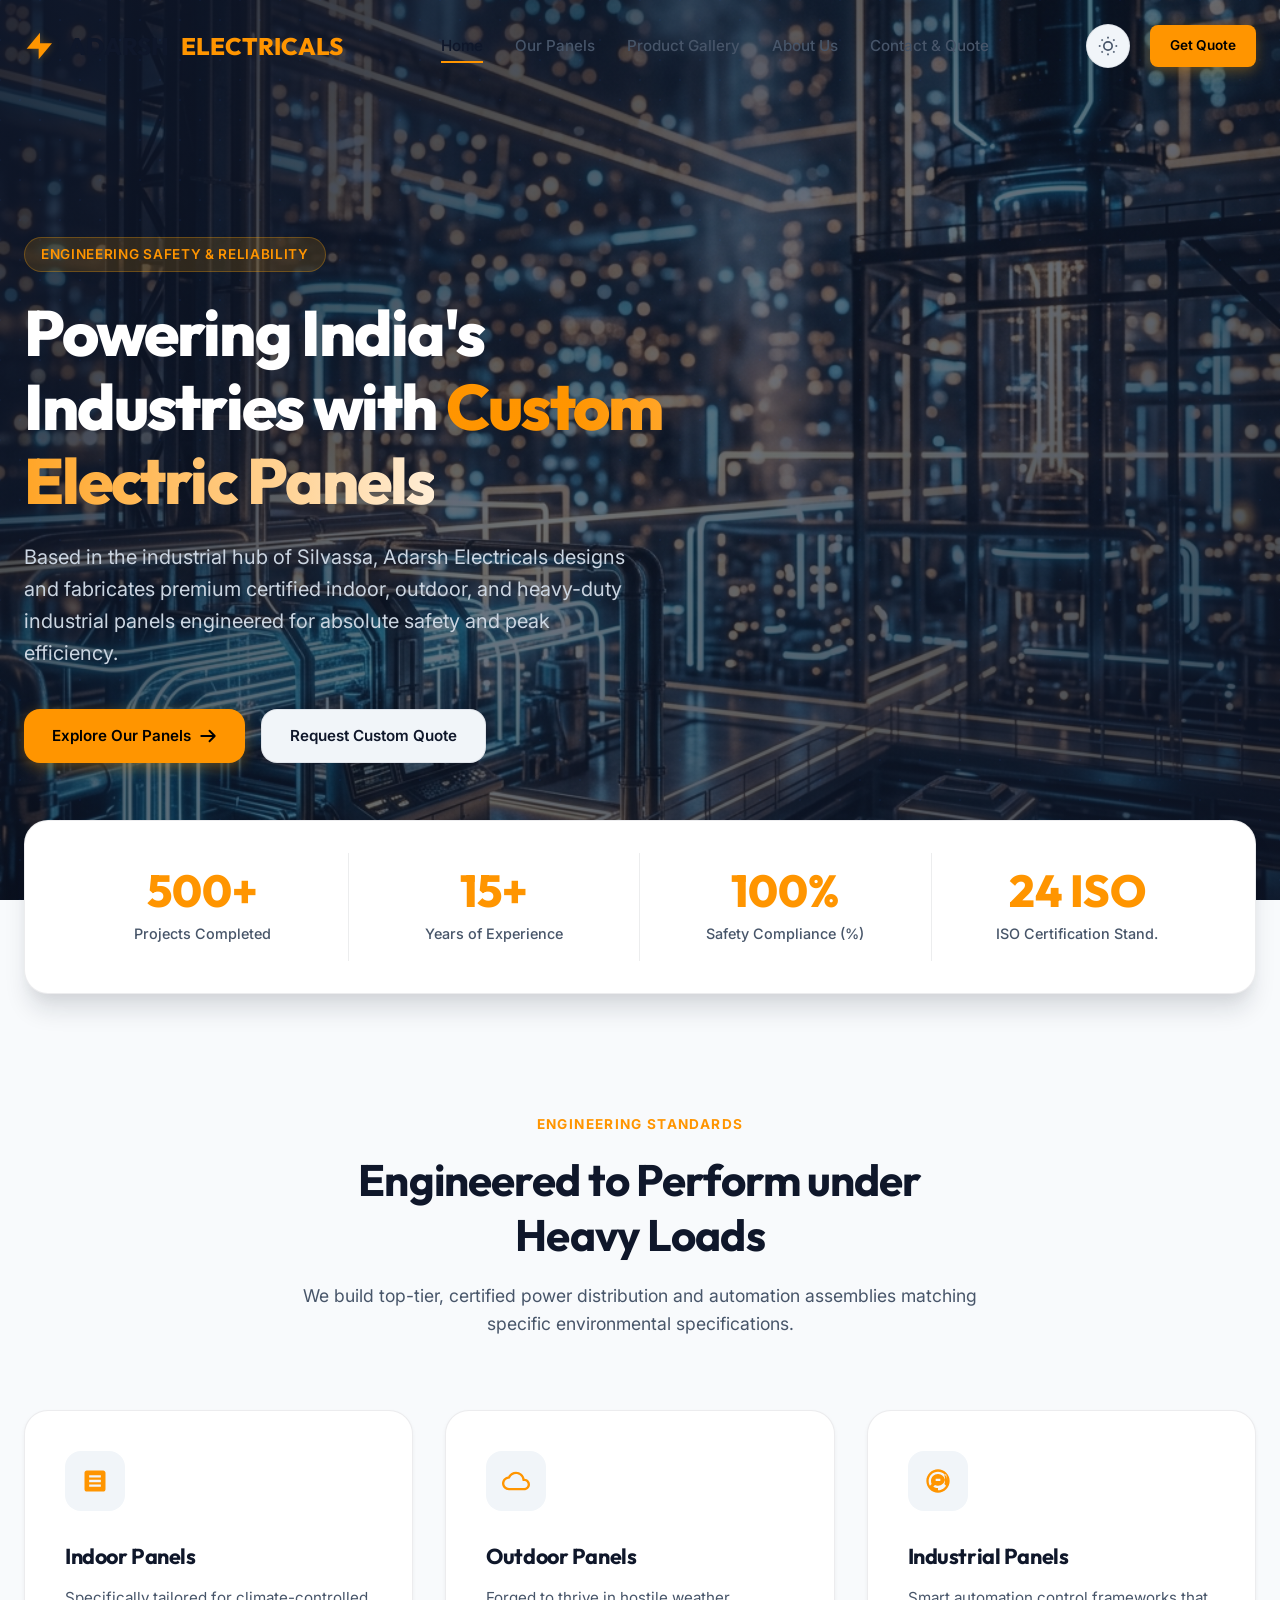
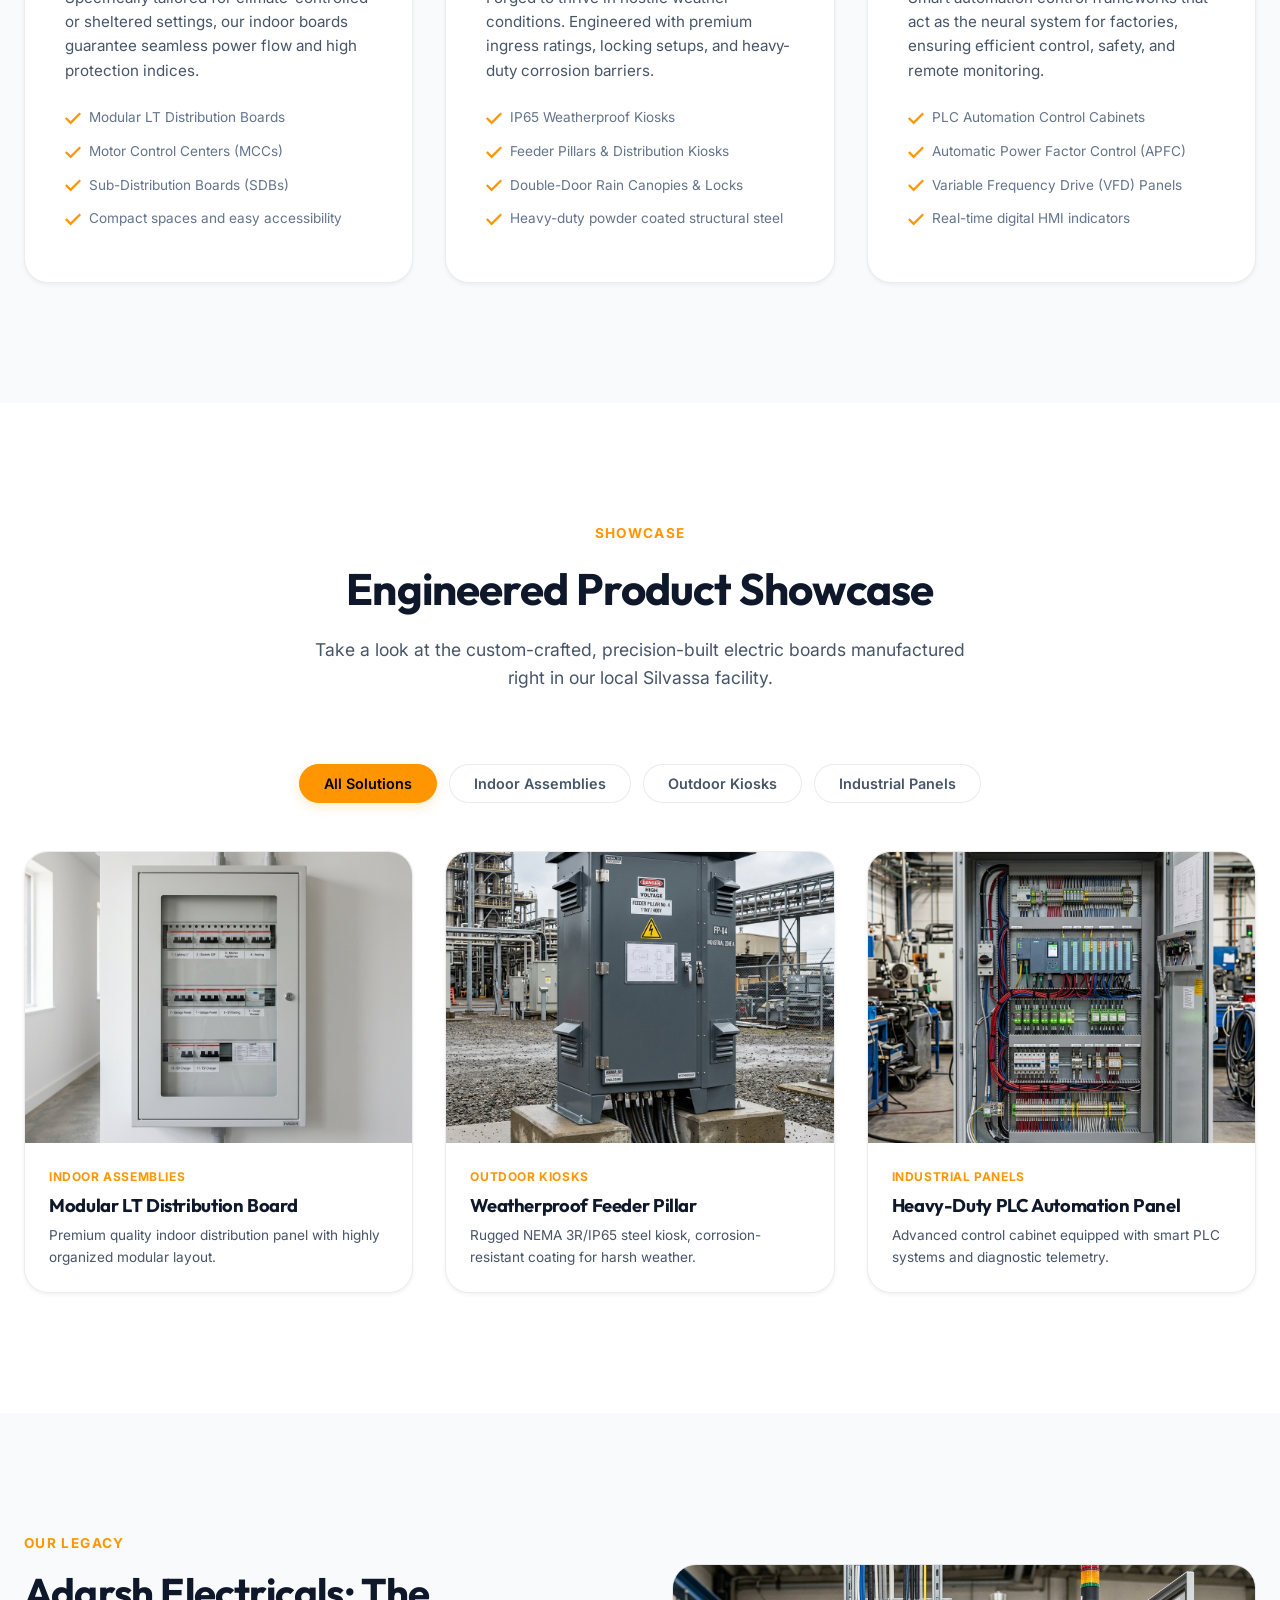
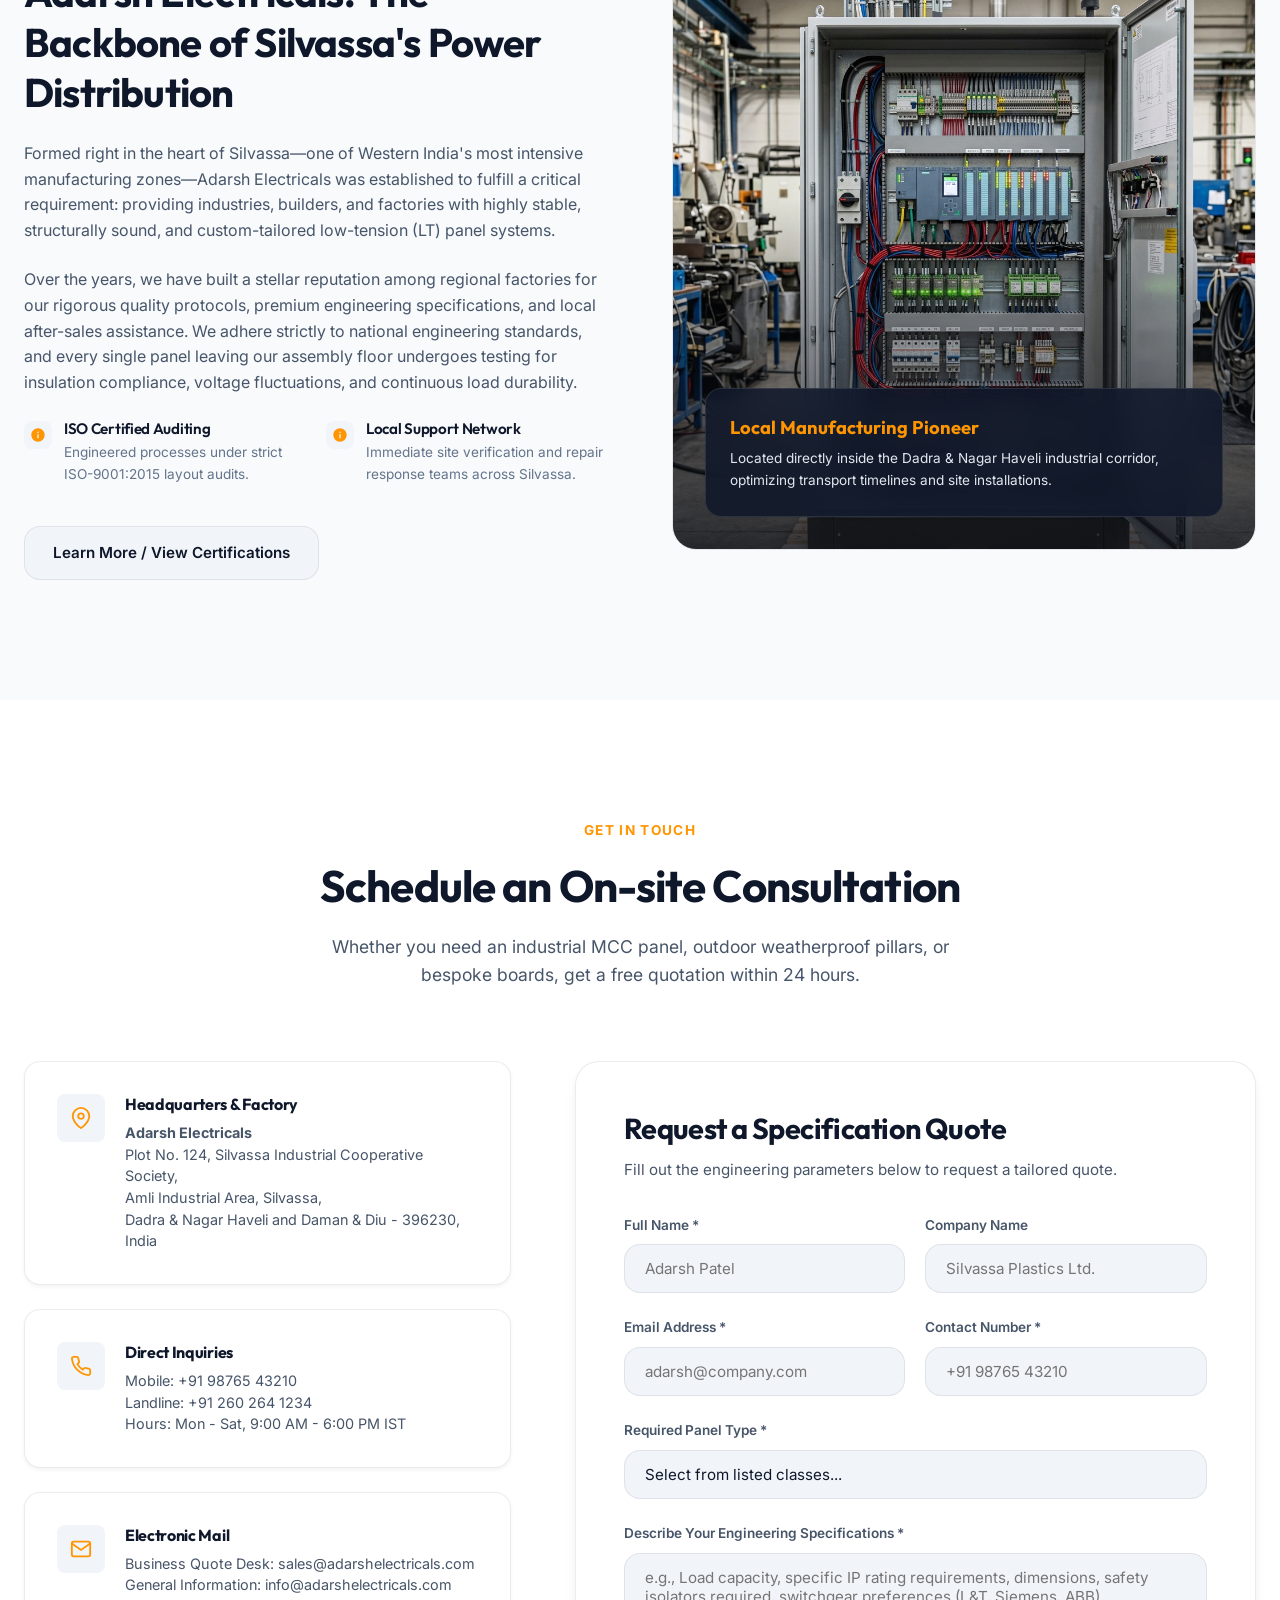
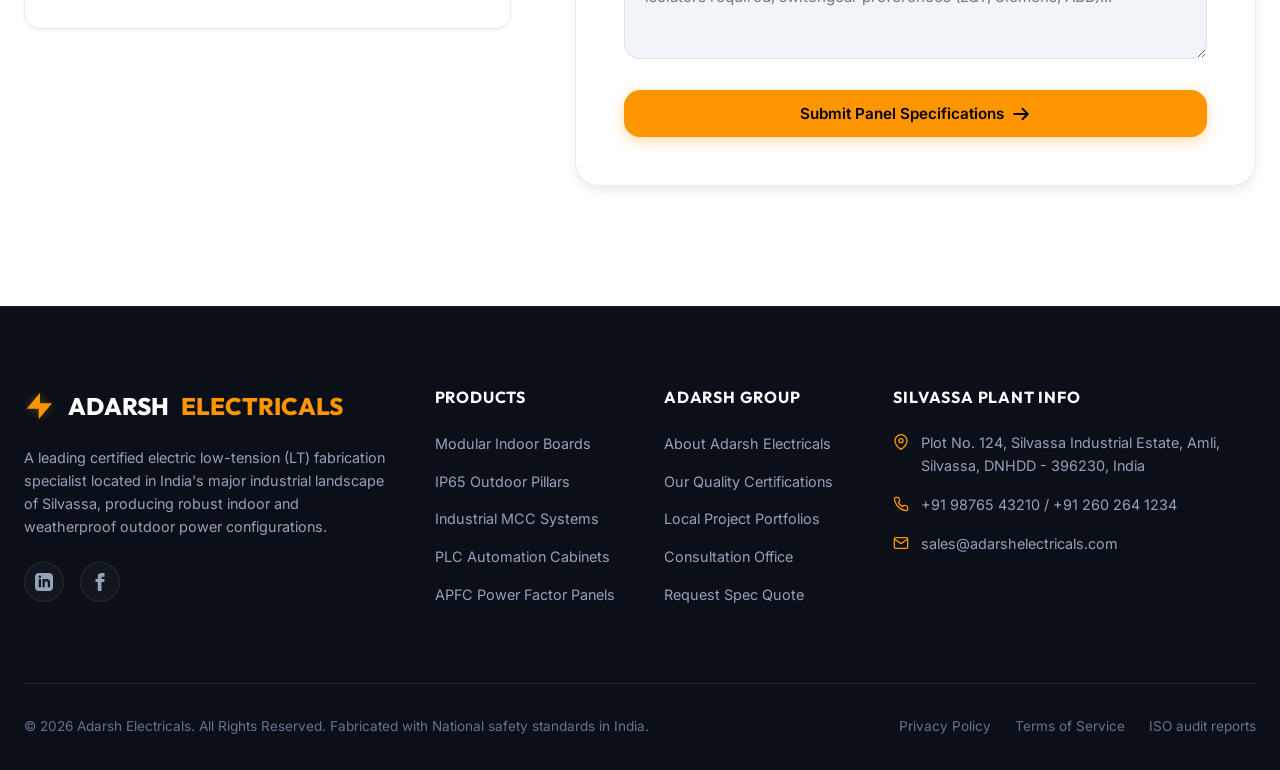
==== commit 4aa4a099: "Update index.html" ====
--- a/index.html
+++ b/index.html
@@ -125,7 +125,7 @@
     </header>
 
     <!-- Hero Section -->
-    <section id="home" class="hero" style="background-image: hero-bg.png">
+    <section id="home" class="hero" style="background-image: url('./hero-bg.png');">
         <div class="hero-grid"></div>
         <div class="container">
             <div class="hero-content reveal">
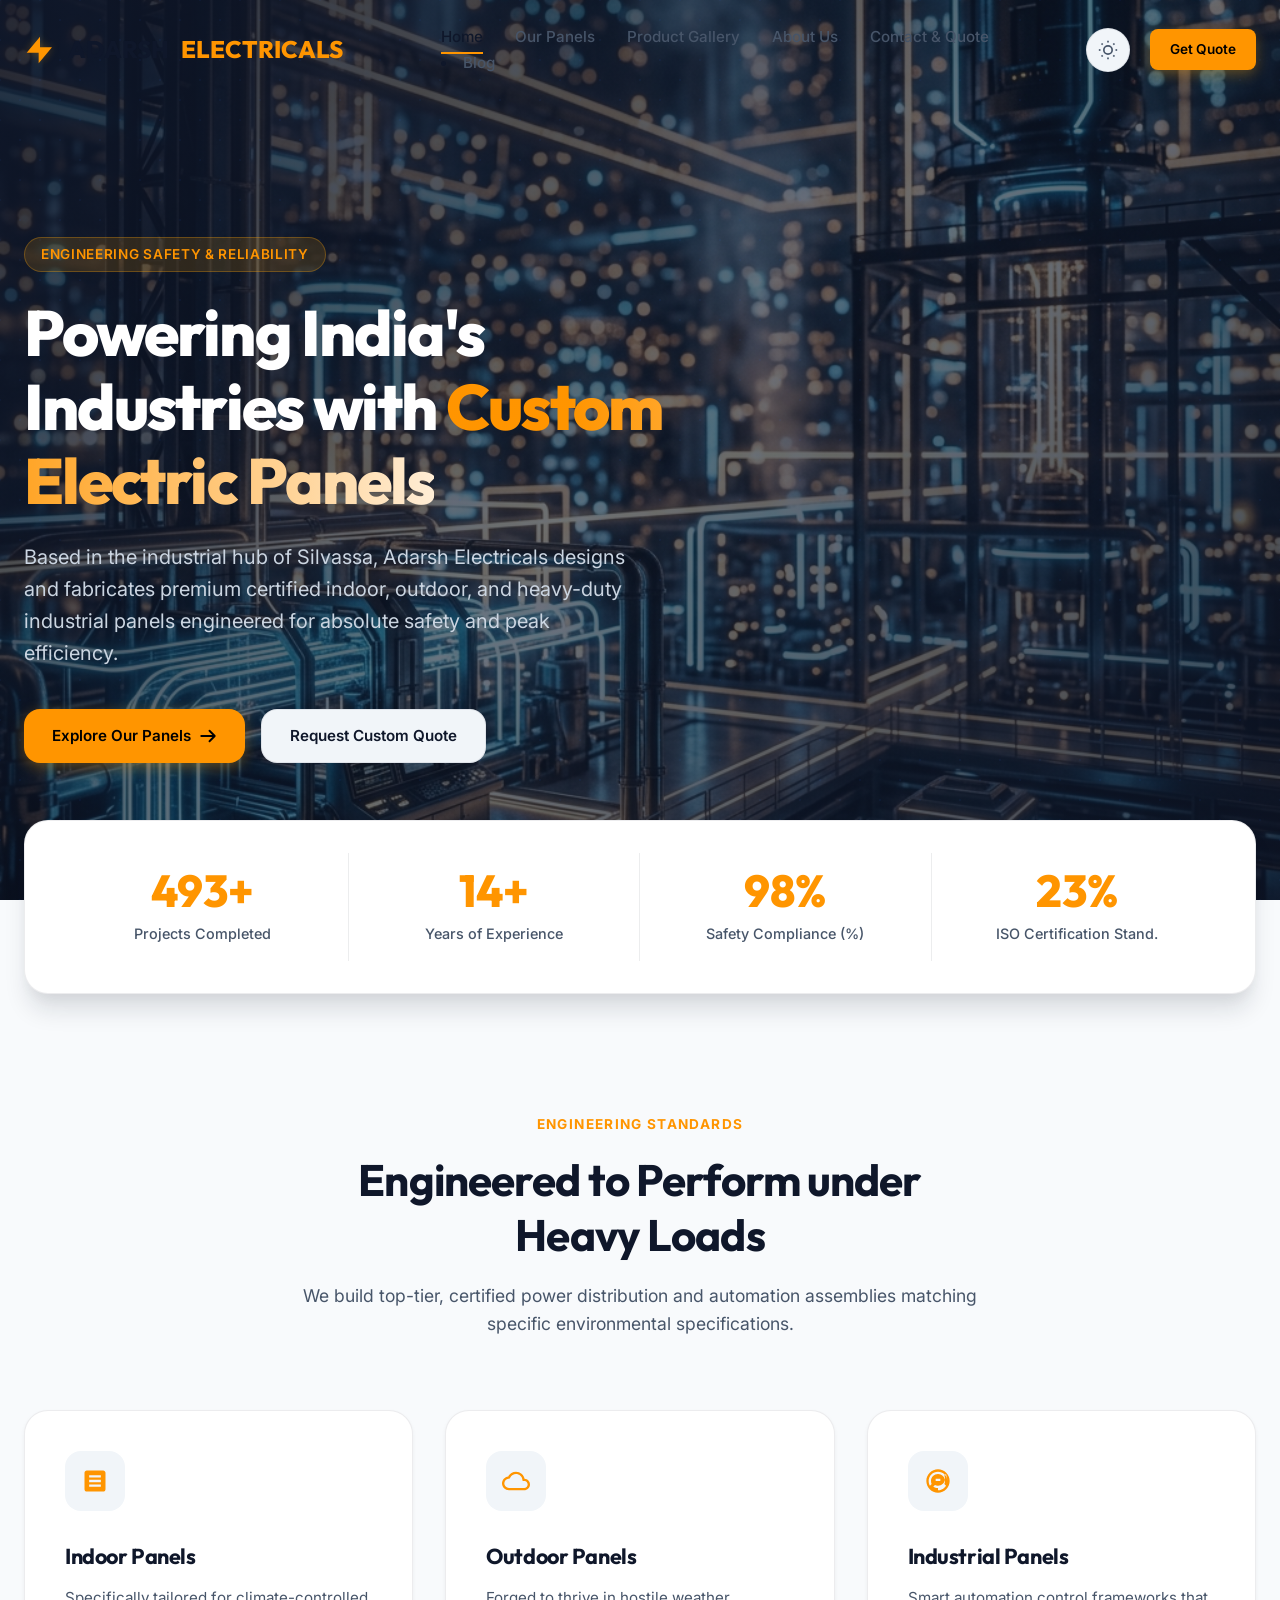
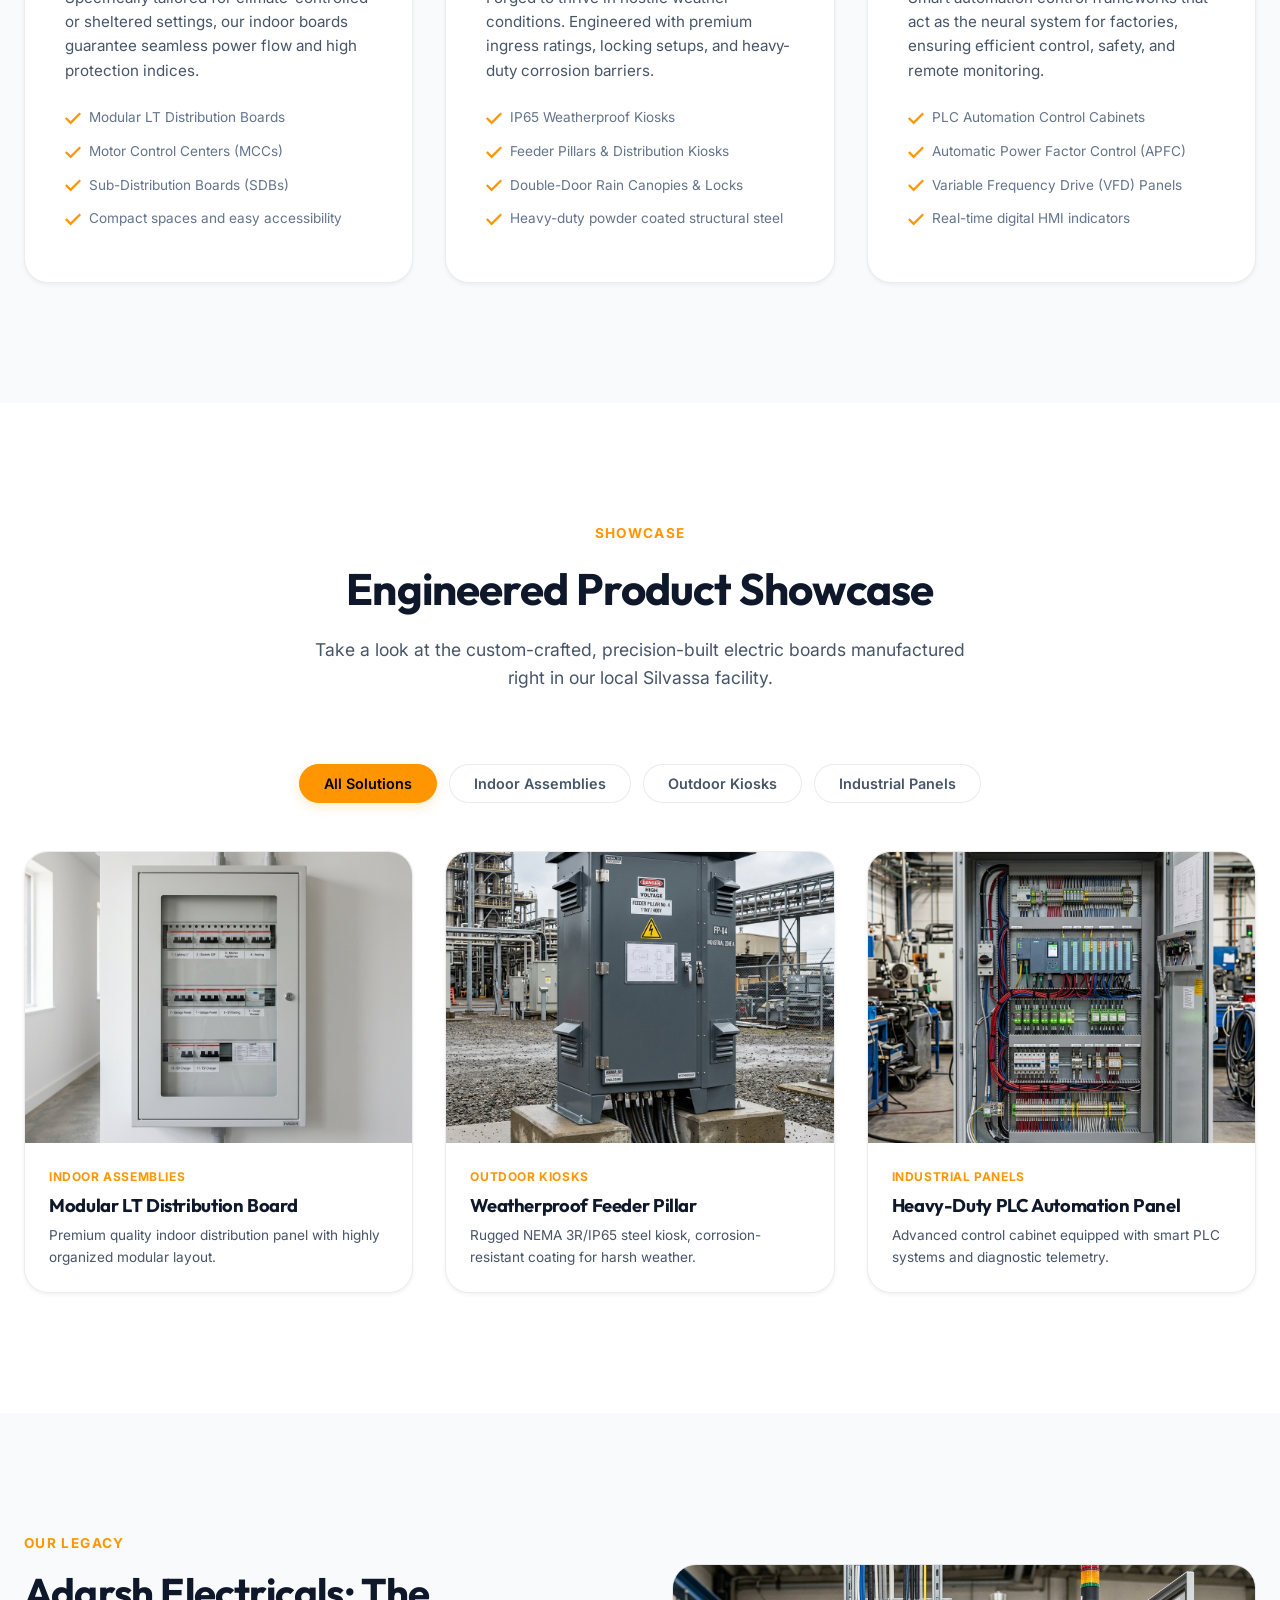
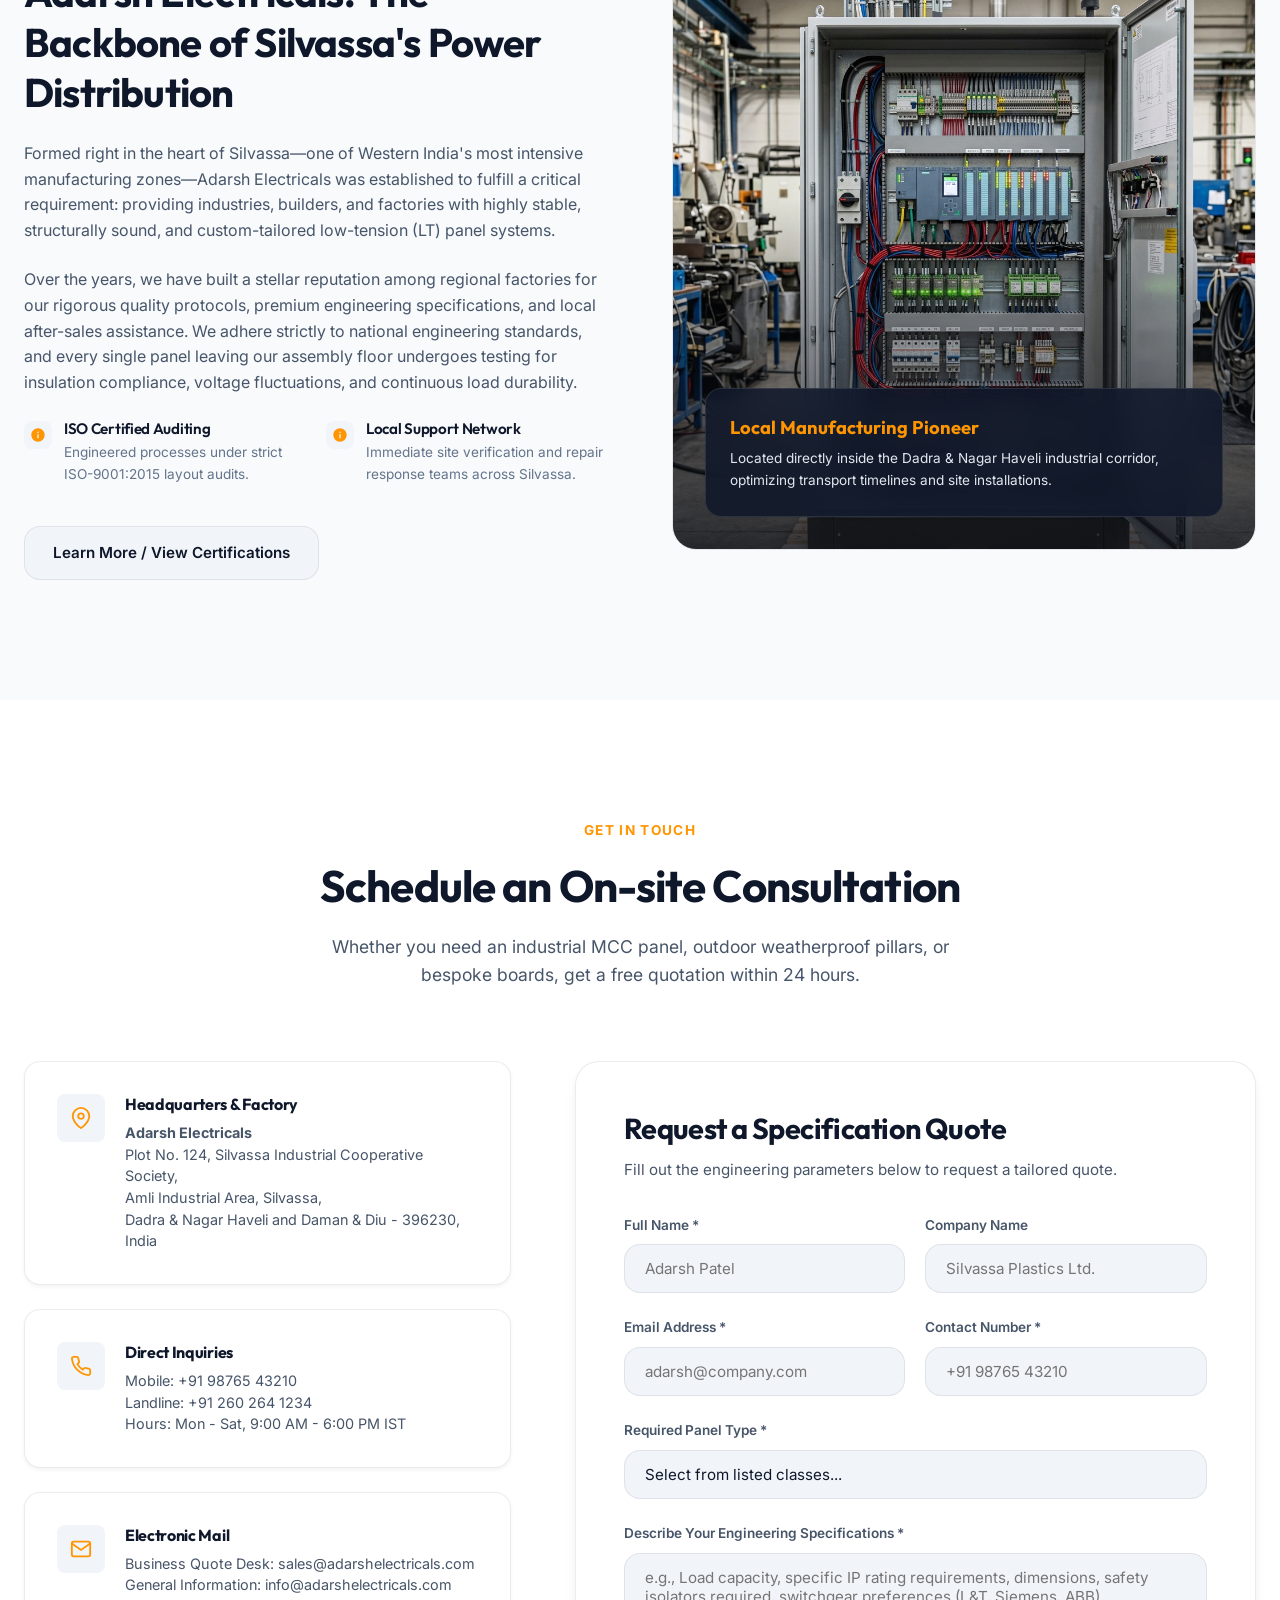
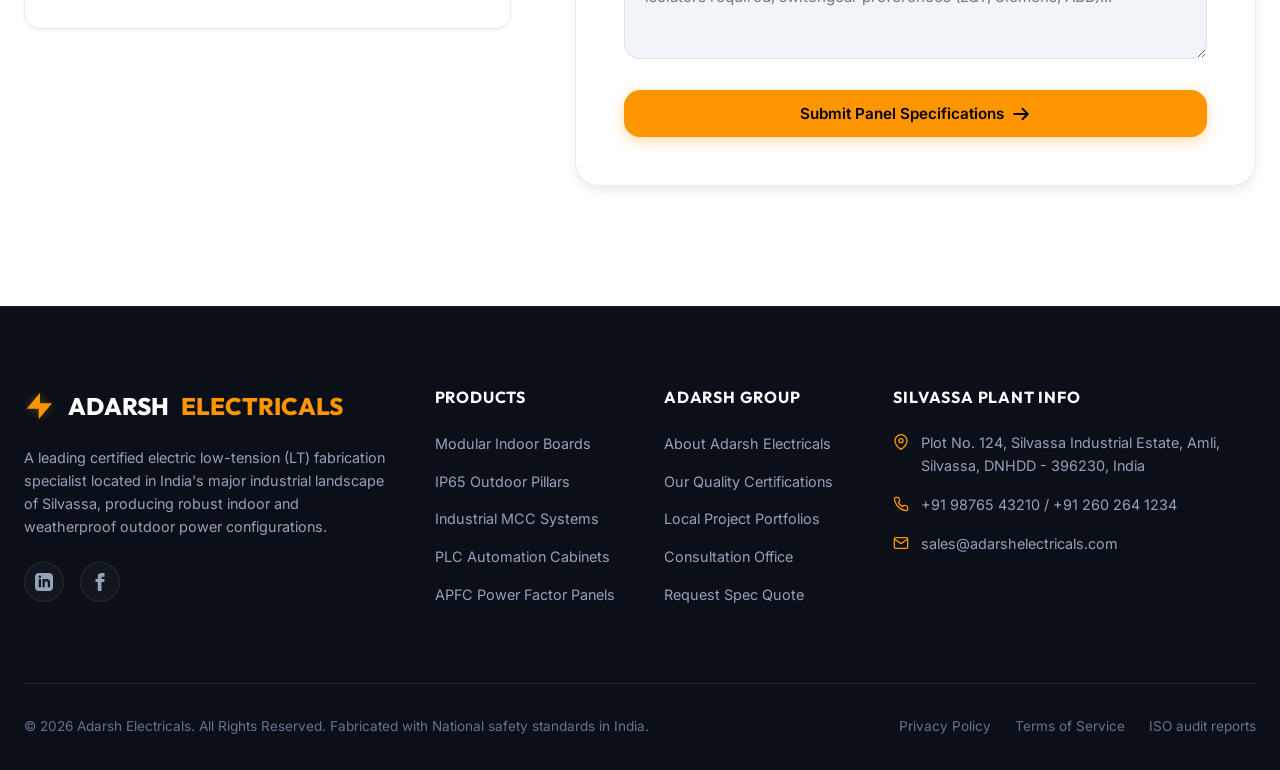
==== commit 62117865: "Update index.html" ====
--- a/index.html
+++ b/index.html
@@ -91,6 +91,7 @@
                     <li><a href="#about" class="nav-link" id="link-about">About Us</a></li>
                     <li><a href="#contact" class="nav-link" id="link-contact">Contact & Quote</a></li>
                 </ul>
+                <li><a href="blog.html" class="nav-link" id="link-blog">Blog</a></li>
             </nav>
 
             <div class="nav-controls">
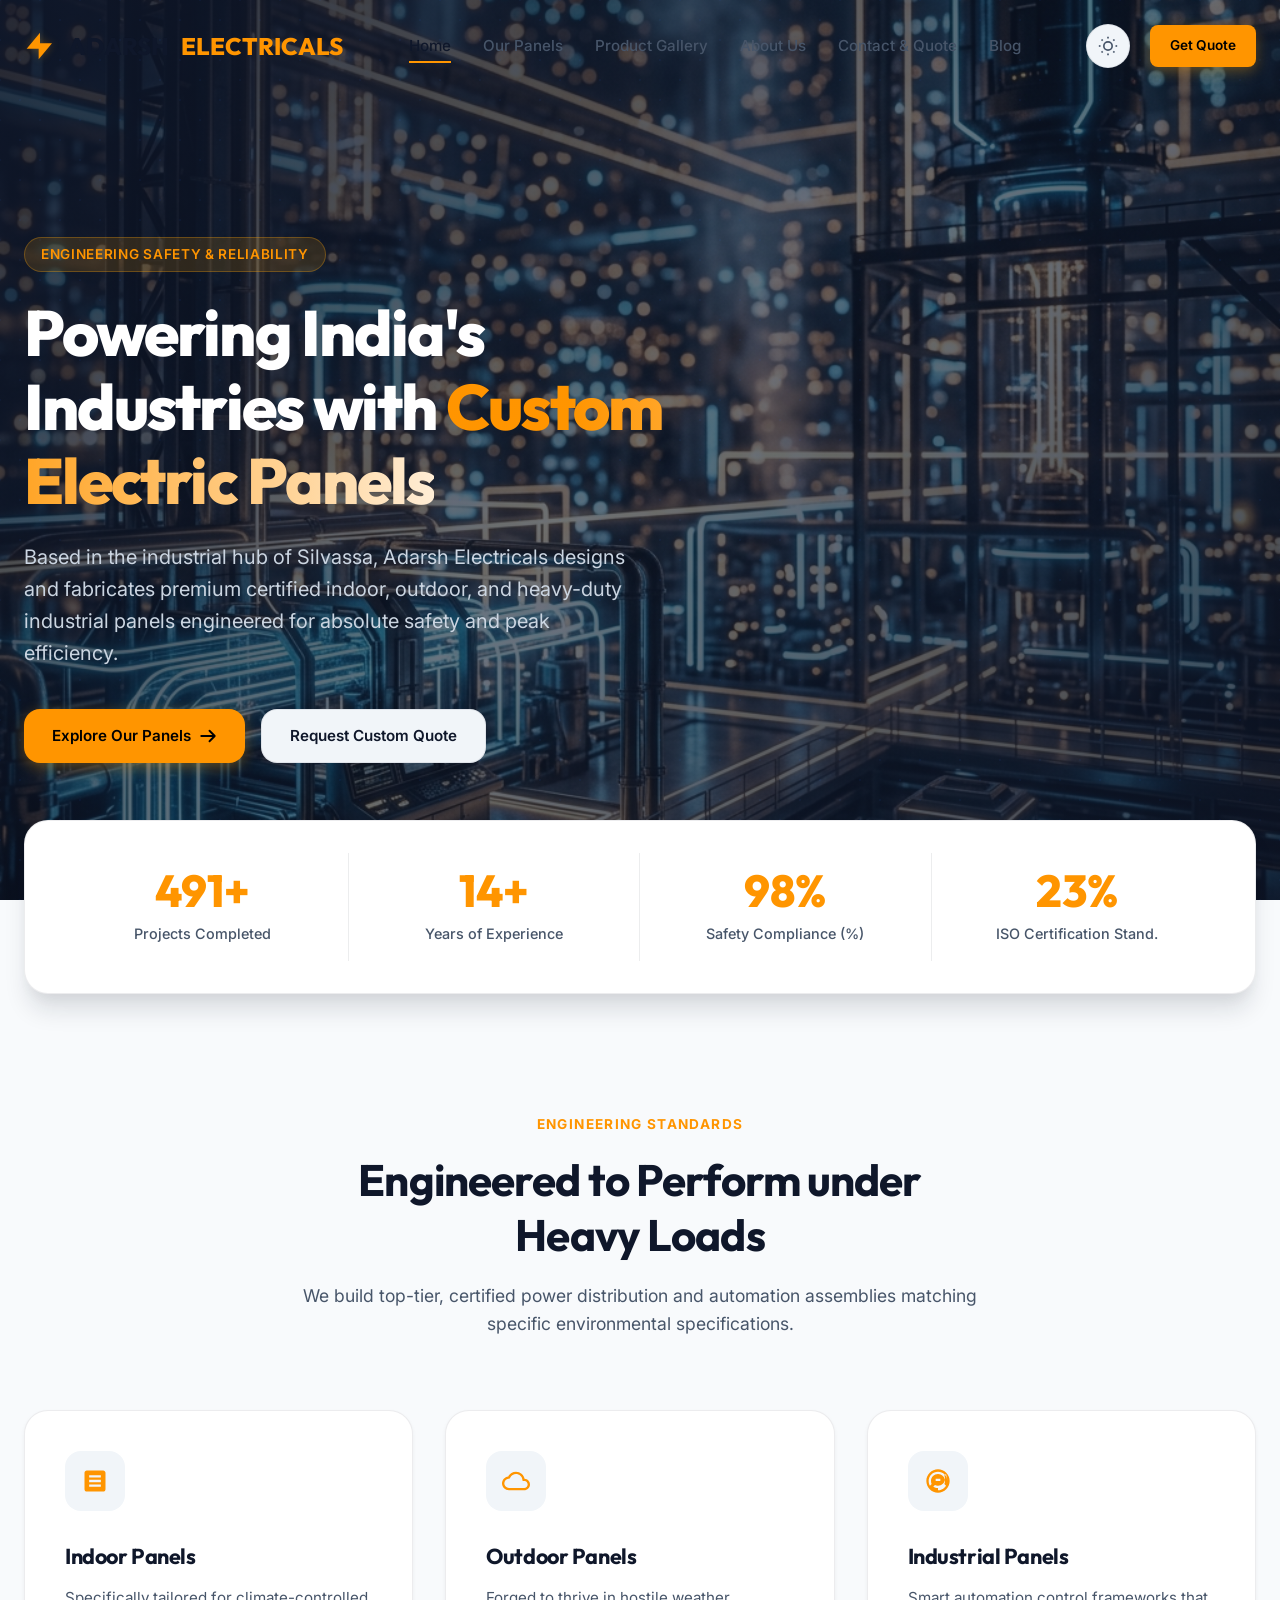
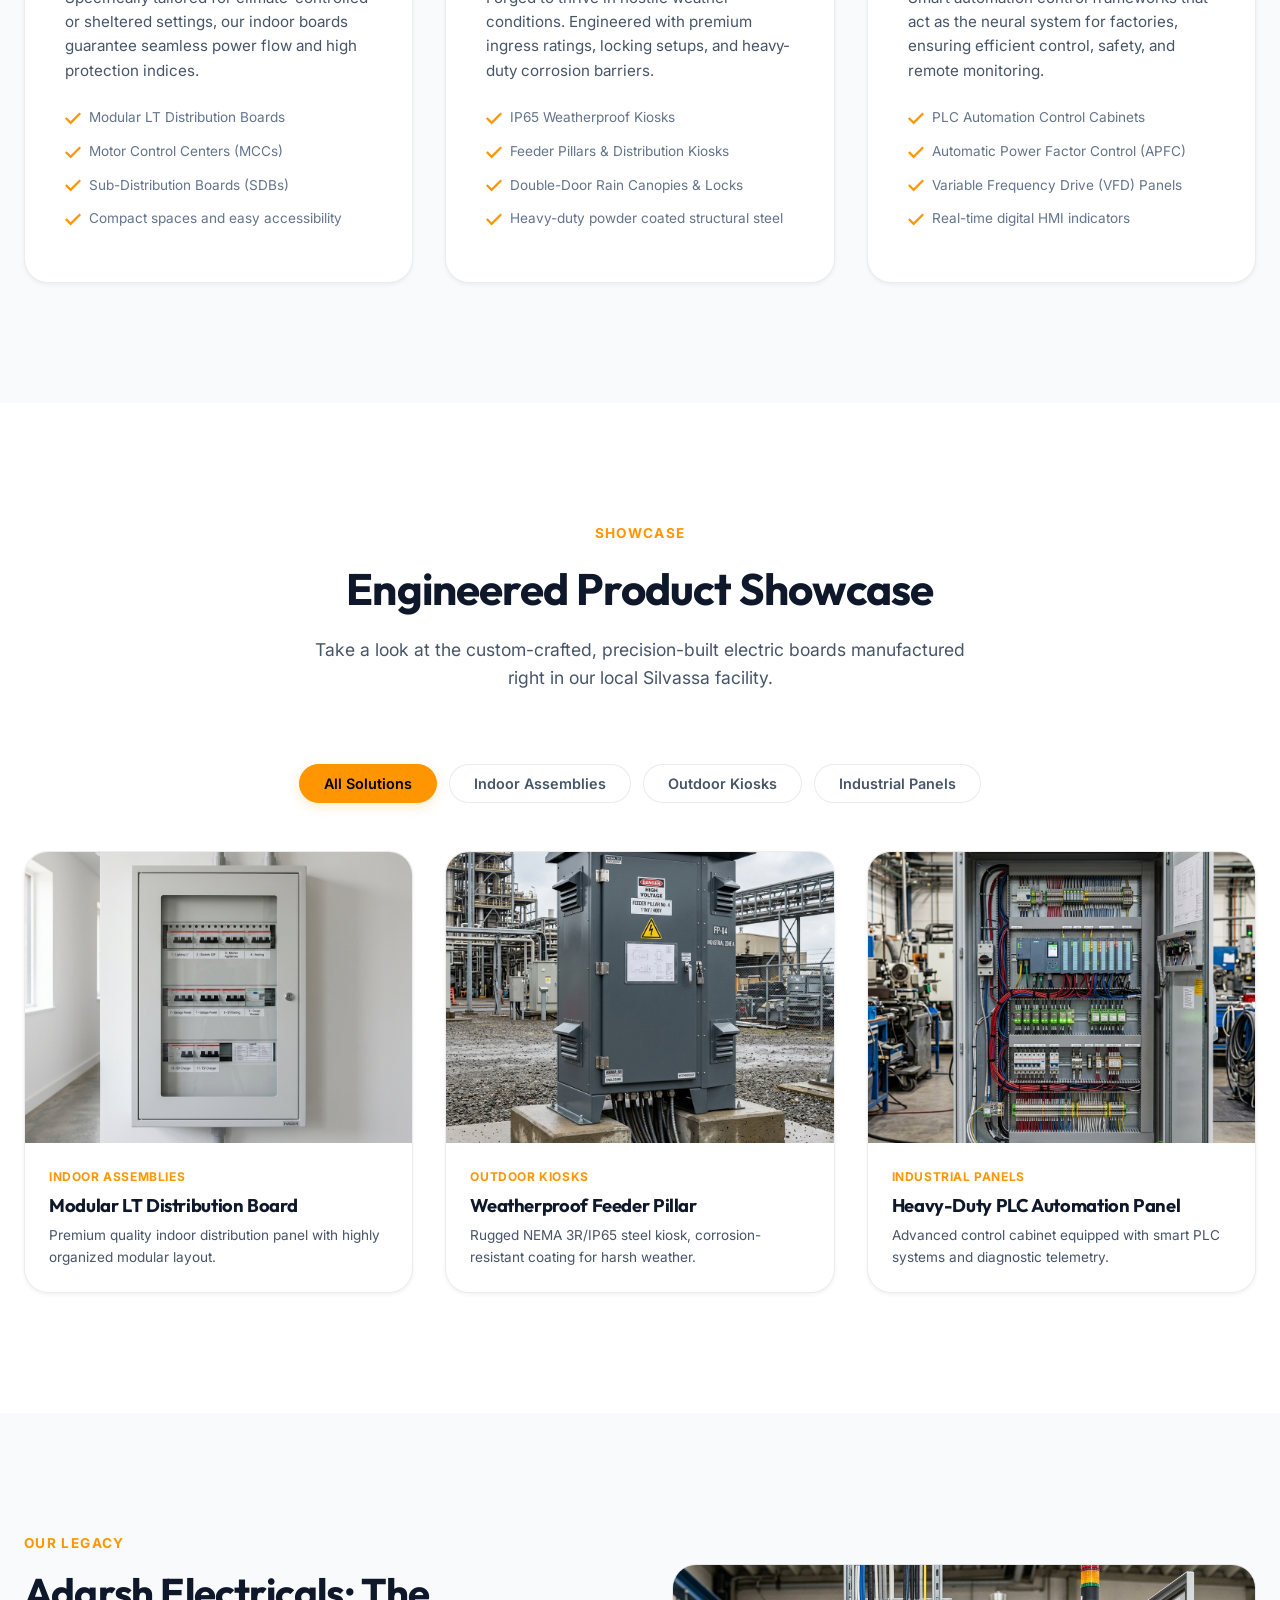
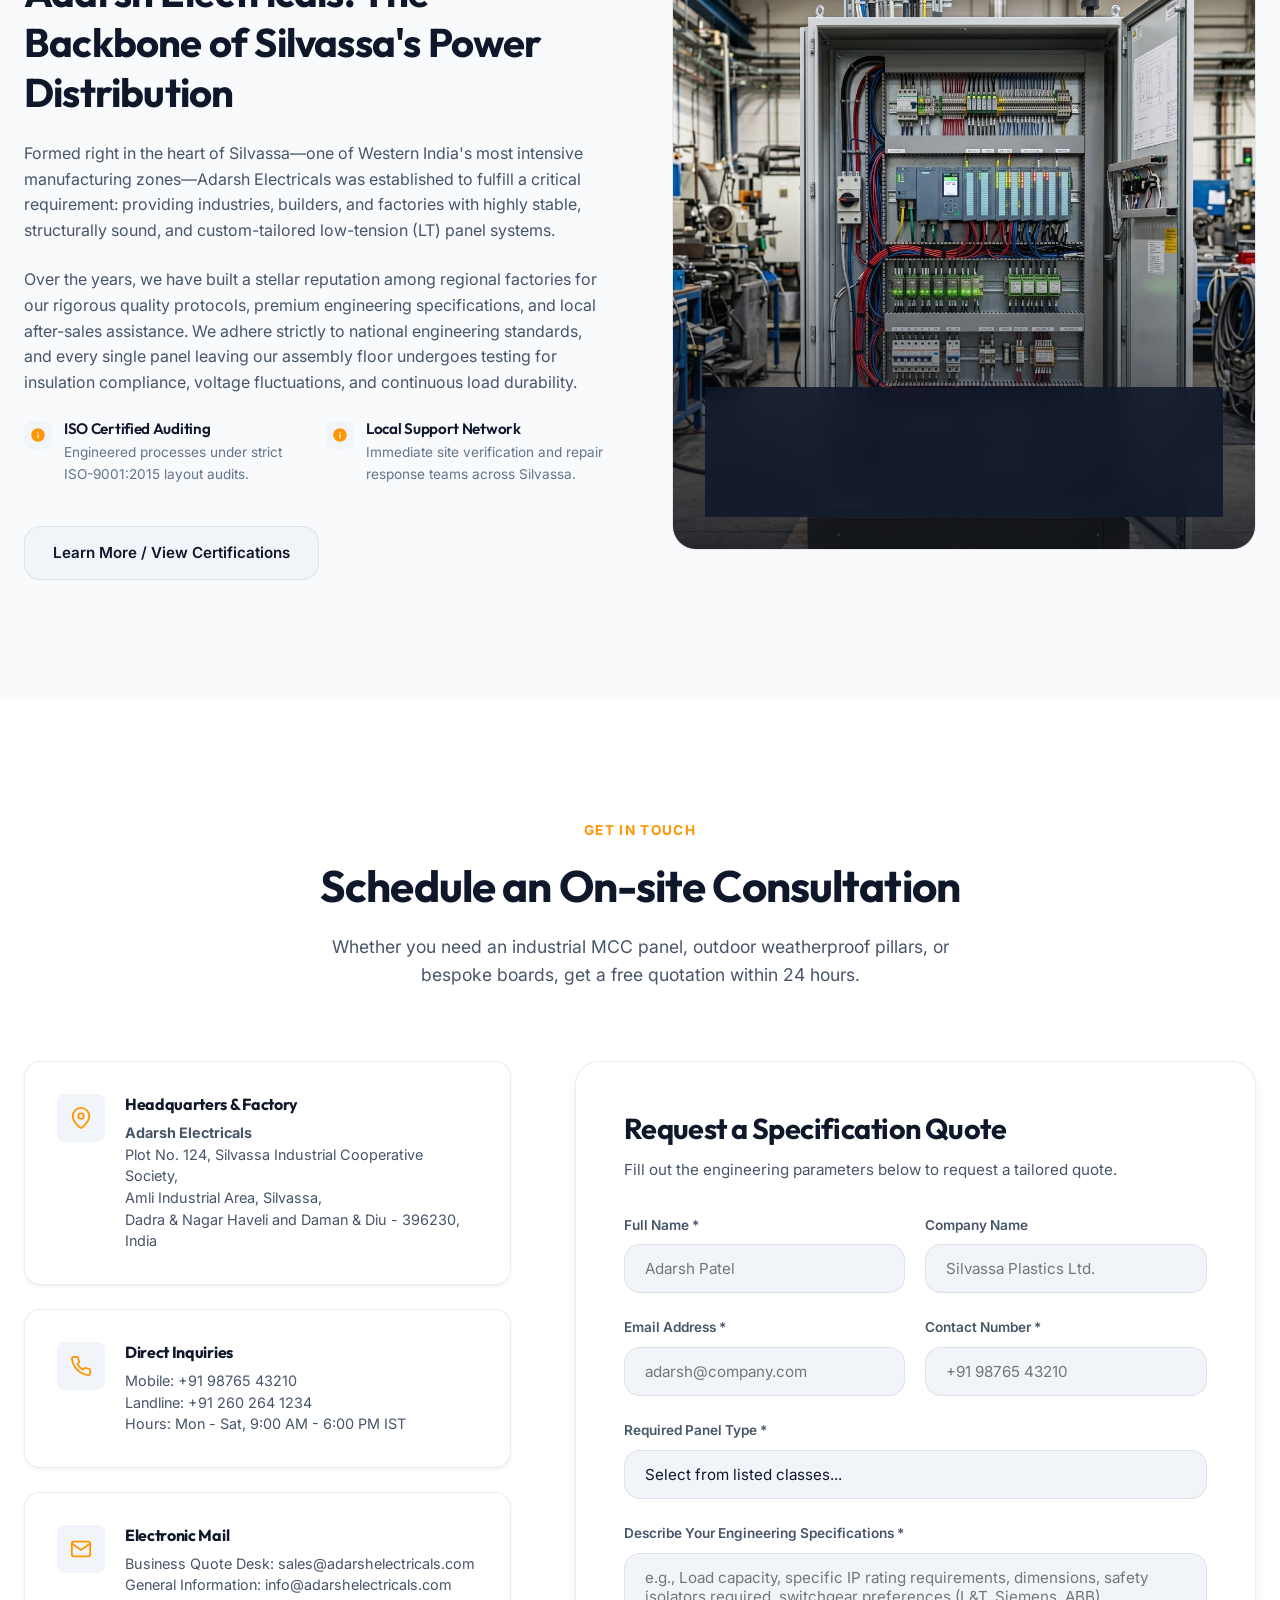
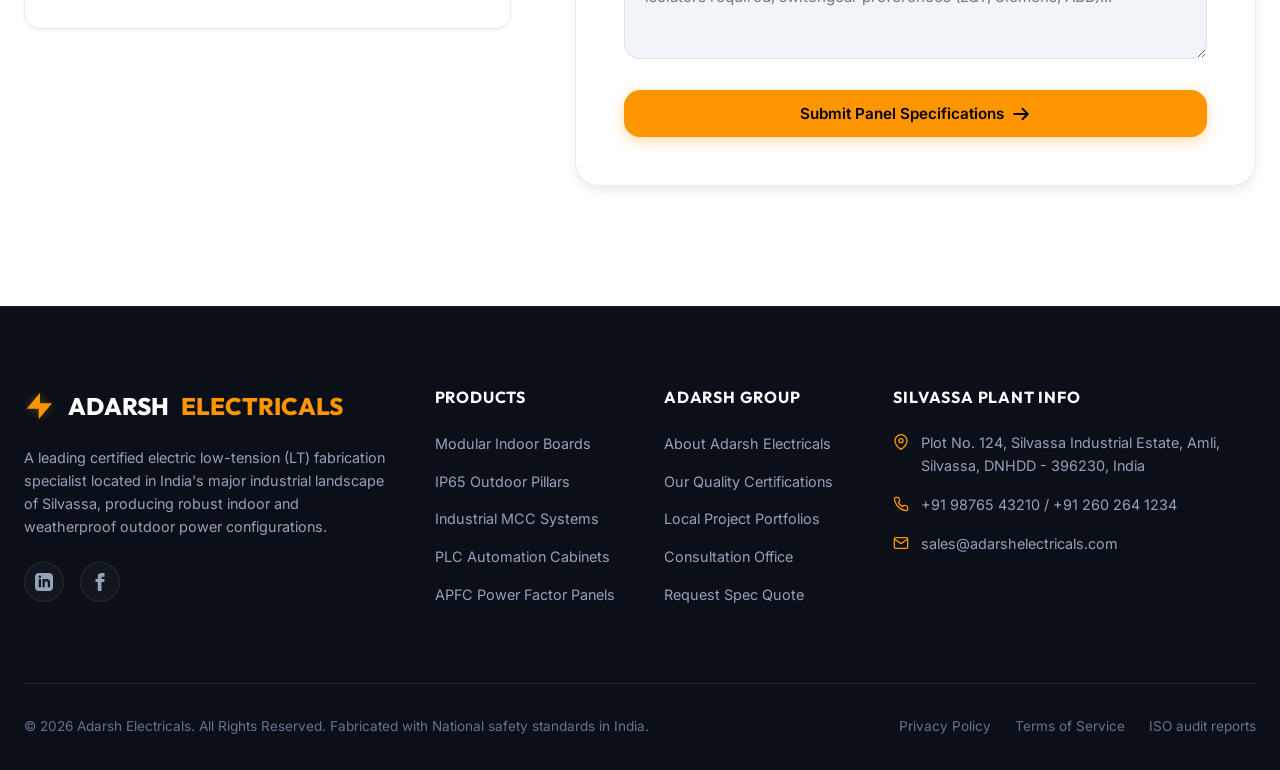
==== commit d0245bcc: "Update index.html" ====
--- a/index.html
+++ b/index.html
@@ -90,8 +90,8 @@
                     <li><a href="#gallery" class="nav-link" id="link-gallery">Product Gallery</a></li>
                     <li><a href="#about" class="nav-link" id="link-about">About Us</a></li>
                     <li><a href="#contact" class="nav-link" id="link-contact">Contact & Quote</a></li>
+                    <li><a href="blog.html" class="nav-link" id="link-blog">Blog</a></li>
                 </ul>
-                <li><a href="blog.html" class="nav-link" id="link-blog">Blog</a></li>
             </nav>
 
             <div class="nav-controls">
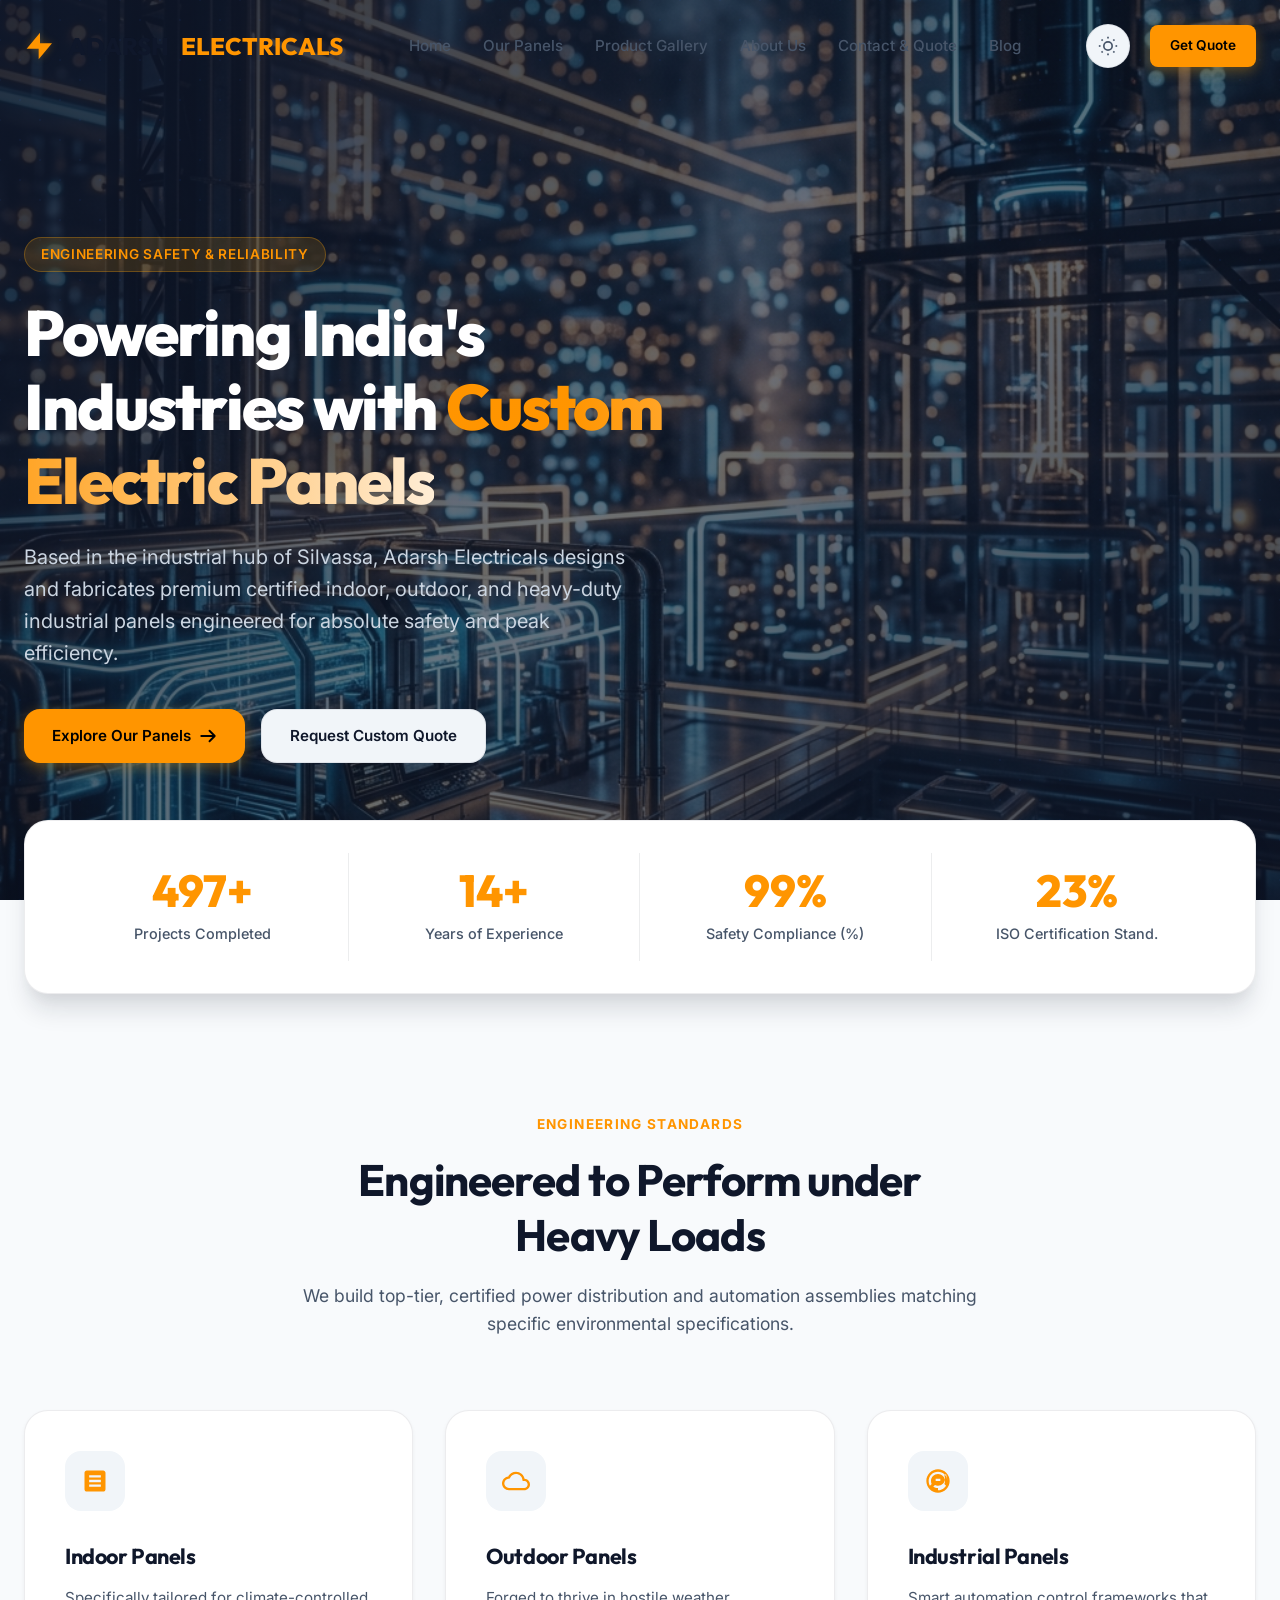
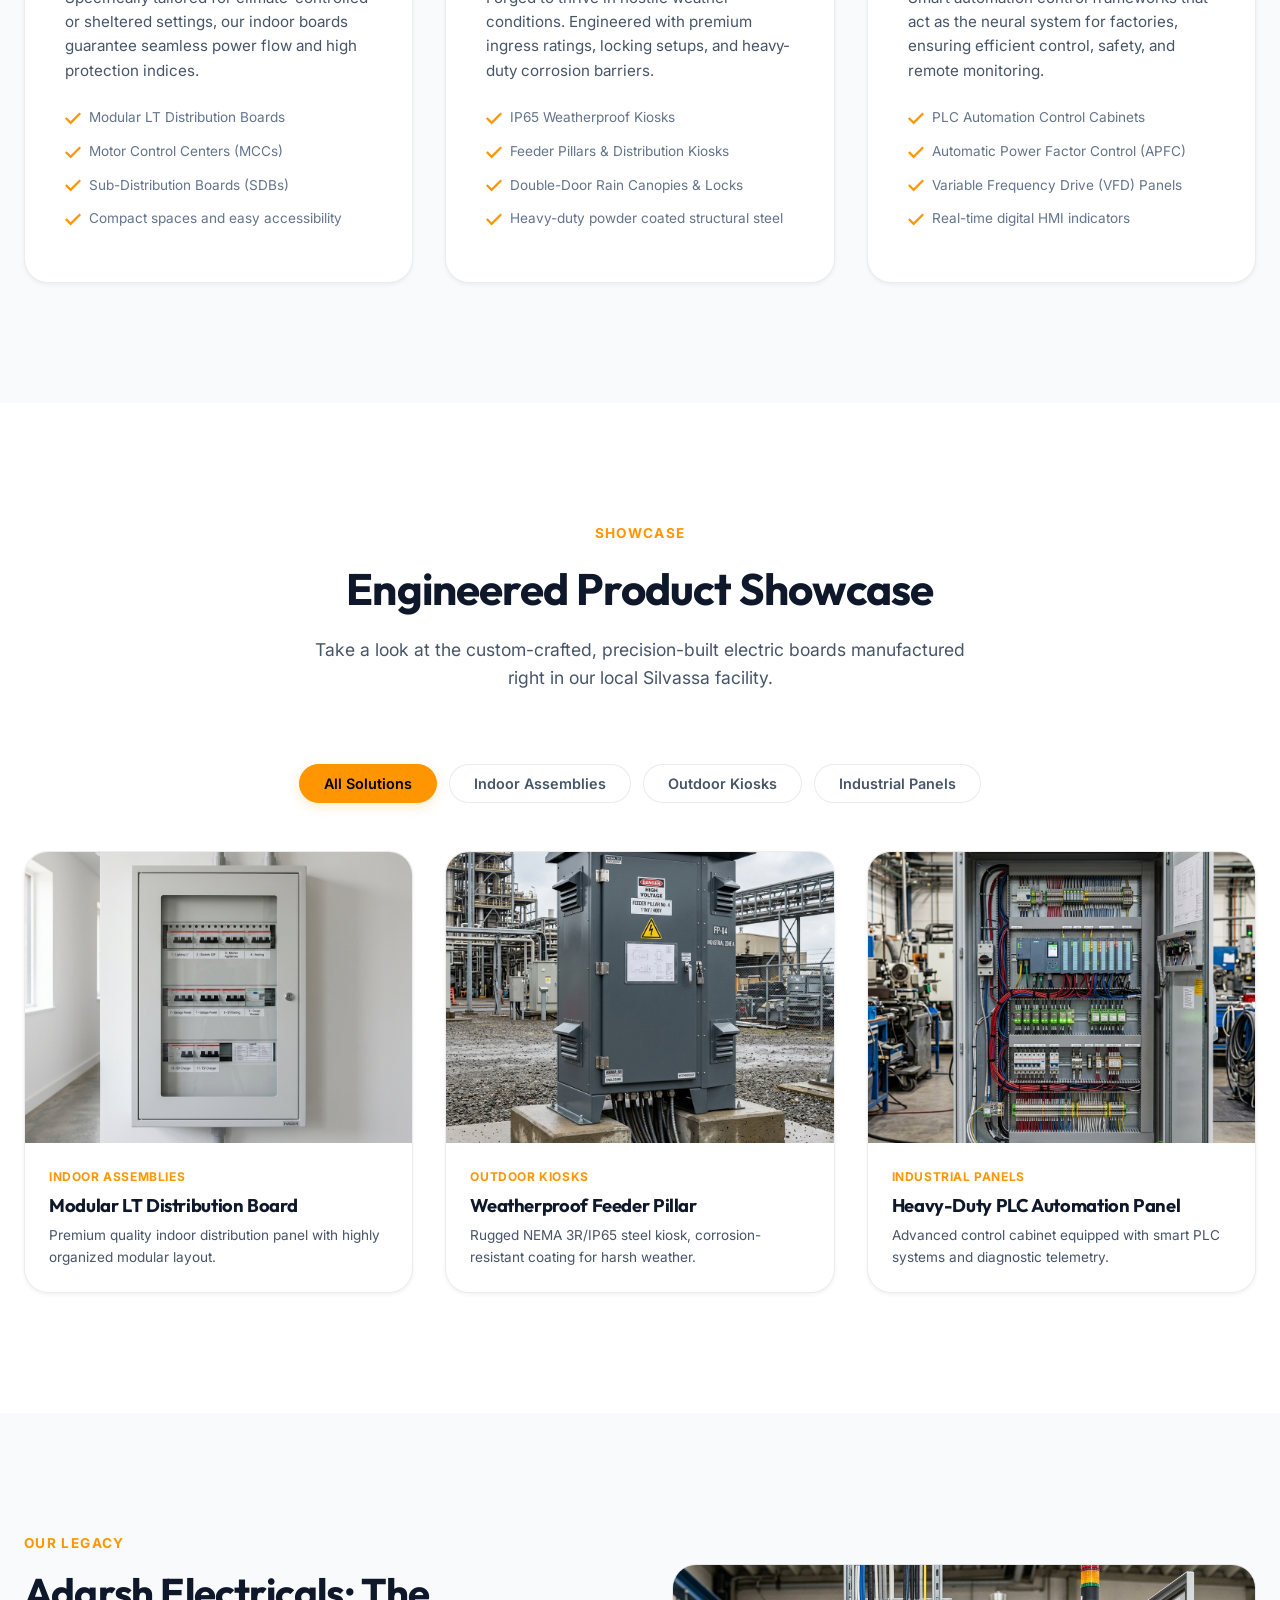
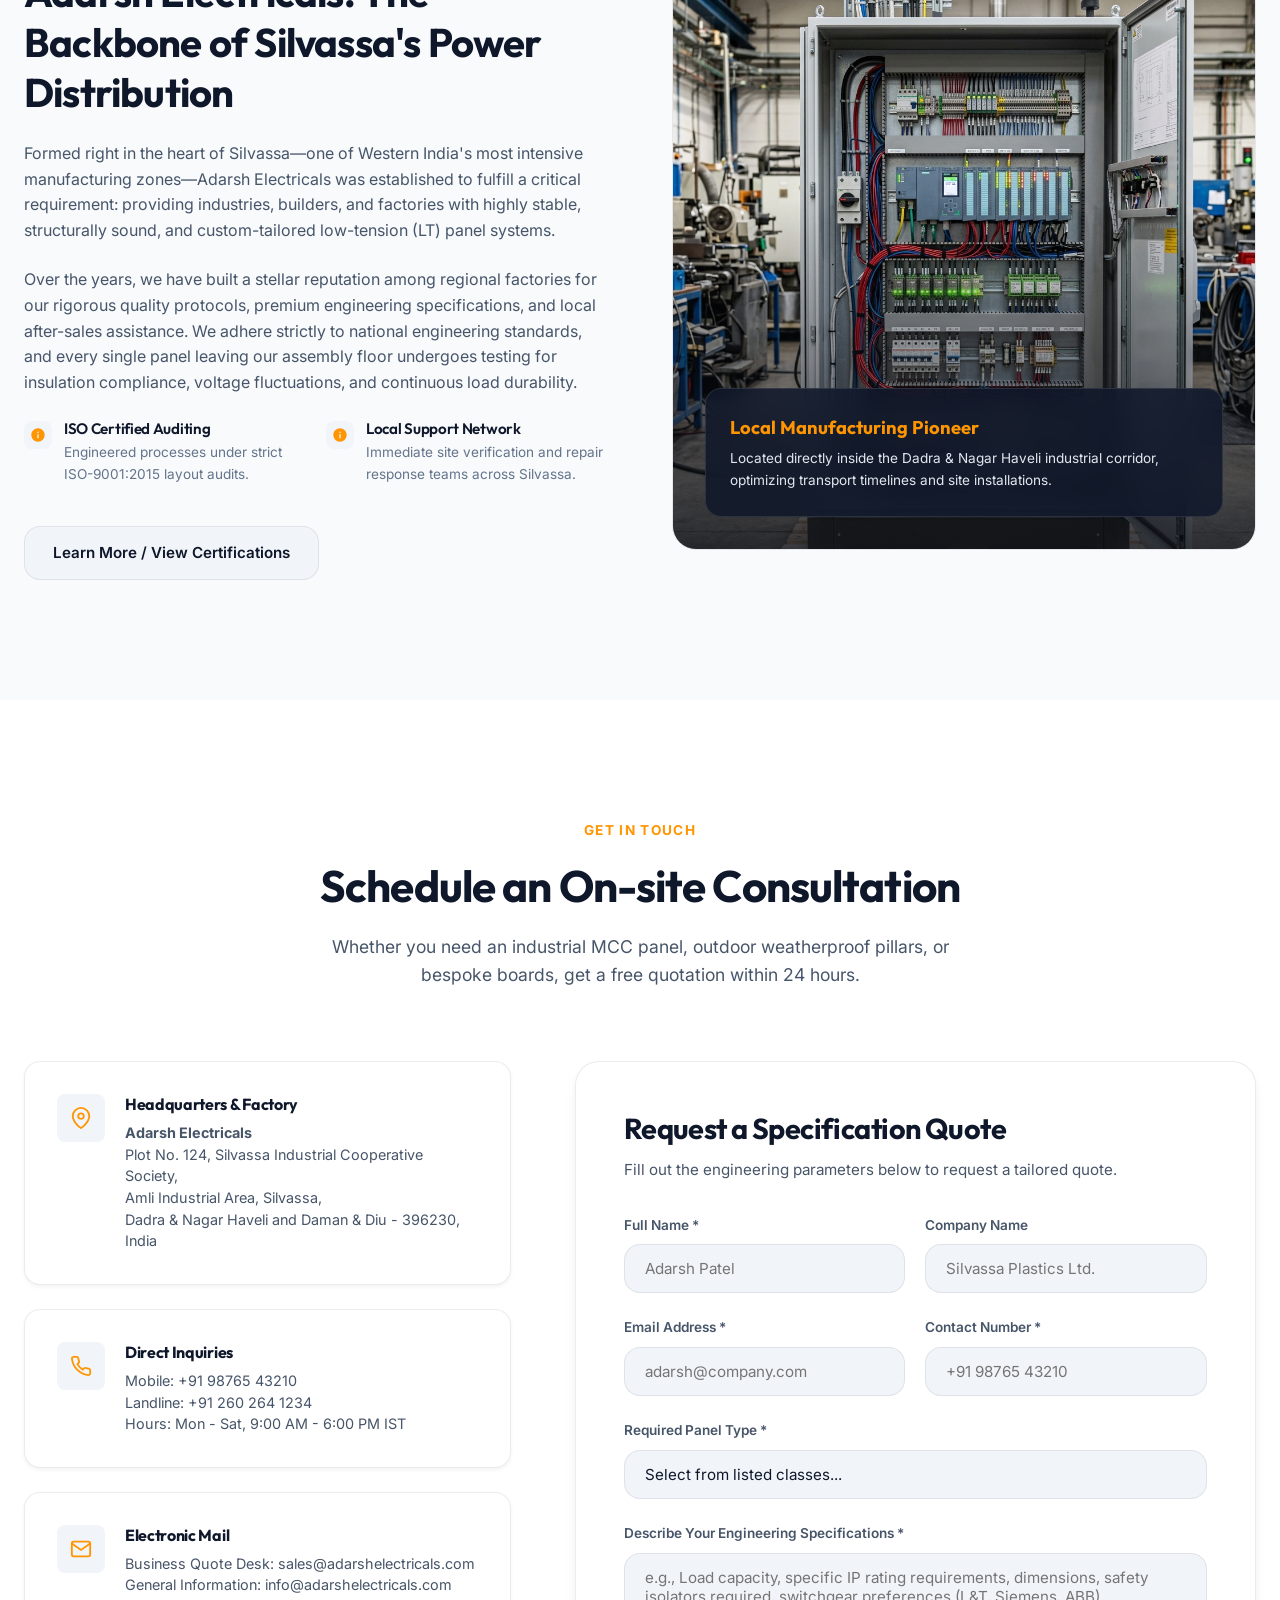
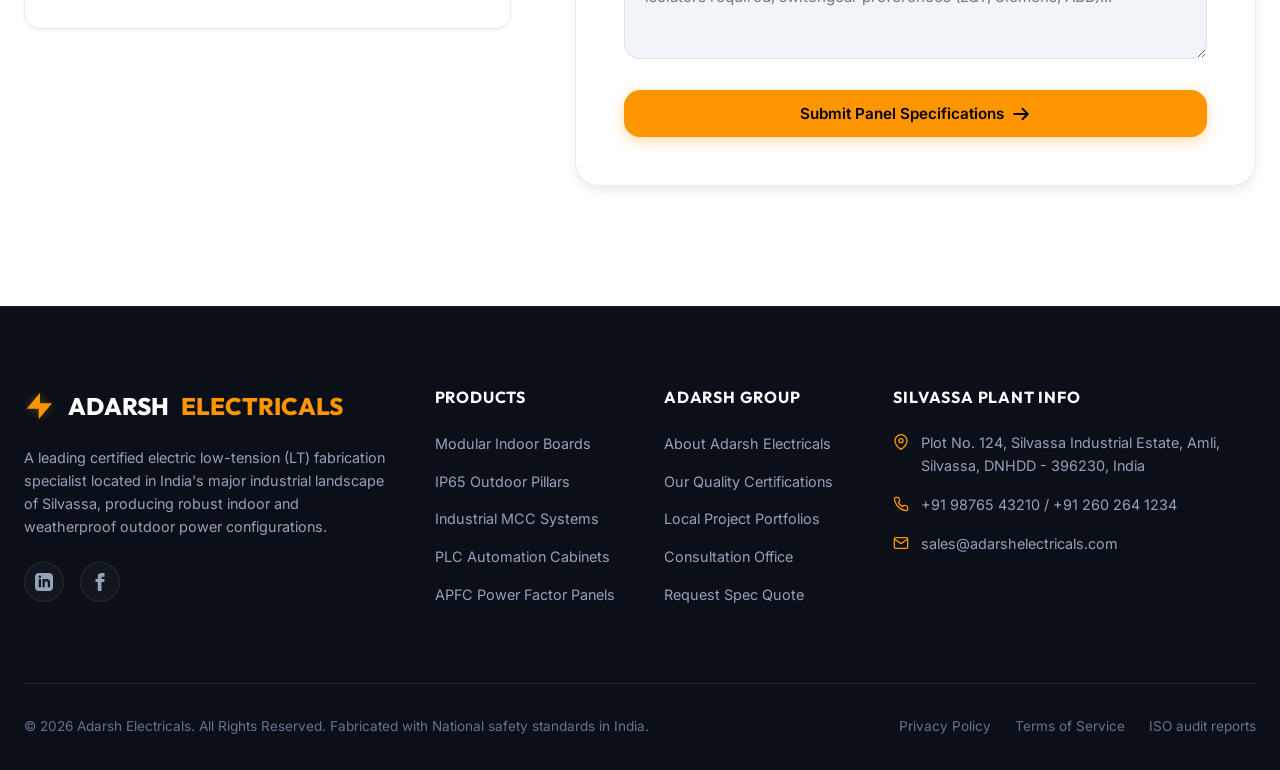
==== commit aa197b6d: "Update index.html" ====
--- a/index.html
+++ b/index.html
@@ -85,11 +85,11 @@
             
             <nav>
                 <ul class="nav-menu" id="nav-menu">
-                    <li><a href="#home" class="nav-link active" id="link-home">Home</a></li>
-                    <li><a href="#services" class="nav-link" id="link-services">Our Panels</a></li>
-                    <li><a href="#gallery" class="nav-link" id="link-gallery">Product Gallery</a></li>
-                    <li><a href="#about" class="nav-link" id="link-about">About Us</a></li>
-                    <li><a href="#contact" class="nav-link" id="link-contact">Contact & Quote</a></li>
+                    <li><a href="adarsh.html" class="nav-link active" id="link-home">Home</a></li>
+                    <li><a href="ourpanels.html" class="nav-link" id="link-services">Our Panels</a></li>
+                    <li><a href="productgallery.html" class="nav-link" id="link-gallery">Product Gallery</a></li>
+                    <li><a href="aboutus.html" class="nav-link" id="link-about">About Us</a></li>
+                    <li><a href="contactus.html" class="nav-link" id="link-contact">Contact & Quote</a></li>
                     <li><a href="blog.html" class="nav-link" id="link-blog">Blog</a></li>
                 </ul>
             </nav>
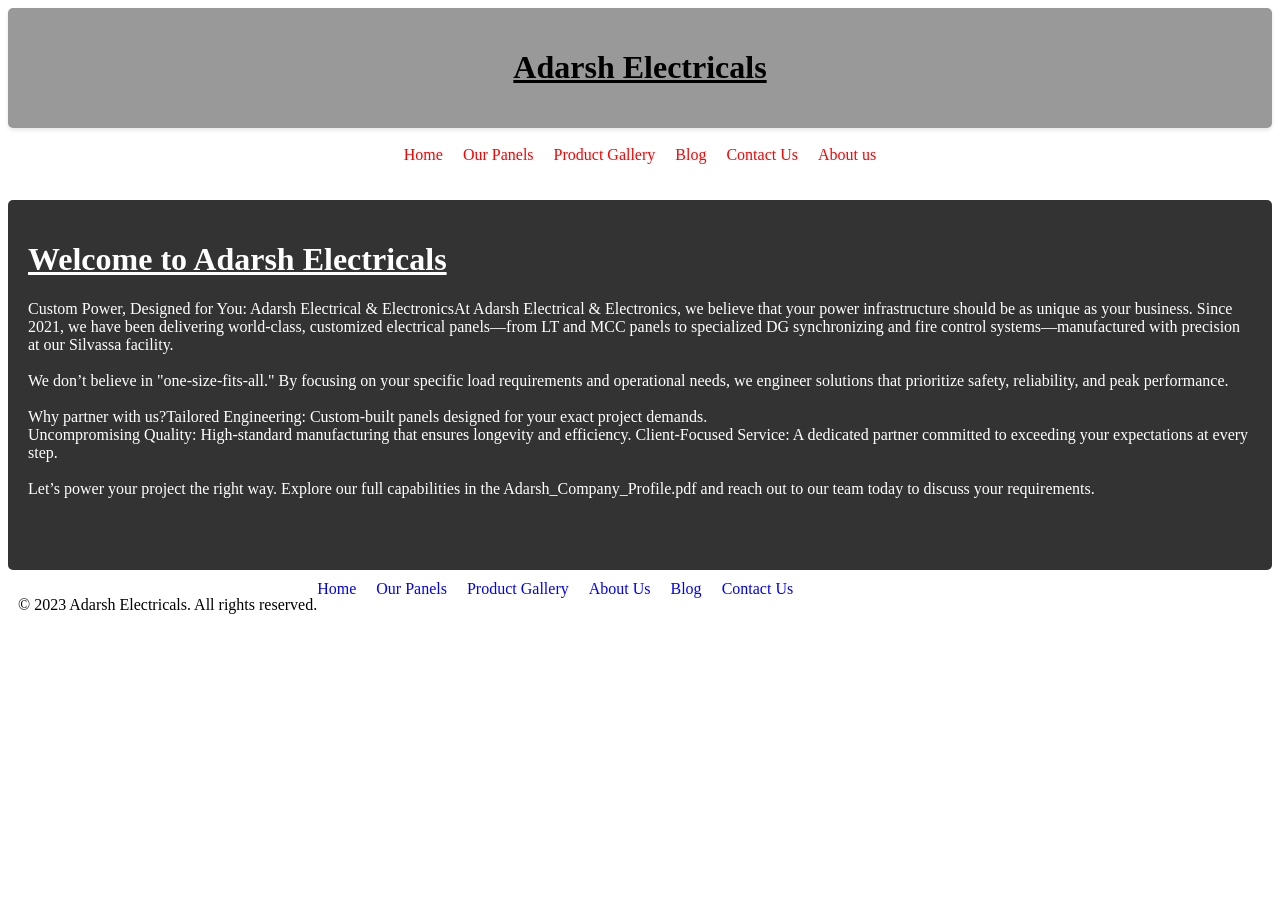
==== commit 8bfbc8a2: "Add files via upload" ====
--- a/index.html
+++ b/index.html
@@ -1,639 +1,114 @@
-<!DOCTYPE html>
-<html lang="en">
-<head>
-    <meta charset="UTF-8">
-    <meta name="viewport" content="width=device-width, initial-scale=1.0">
-    
-    <!-- Primary SEO Meta Tags -->
-    <title>Adarsh Electricals | Premium Electric Panel Manufacturers in Silvassa, India</title>
-    <meta name="description" content="Adarsh Electricals is a leading manufacturer of premium indoor, outdoor, and industrial electric panels in Silvassa, India. Specializing in distribution boards, PLC control panels, MCCs, and weatherproof kiosks. Contact us for ISO-certified engineering solutions.">
-    <meta name="keywords" content="electric panels Silvassa, industrial control panels India, distribution boards, weatherproof outdoor kiosk, MCC panels, APFC panels, Adarsh Electricals, electrical manufacturers Silvassa, LT panels India">
-    <meta name="author" content="Adarsh Electricals">
-    <meta name="robots" content="index, follow">
-
-    <!-- Open Graph / Facebook -->
-    <meta property="og:type" content="website">
-    <meta property="og:url" content="https://www.adarshelectricals.com/">
-    <meta property="og:title" content="Adarsh Electricals | Premium Electric Panel Manufacturers in Silvassa">
-    <meta property="og:description" content="Leading manufacturer of premium indoor, outdoor, and industrial electric panels in Silvassa, India. Specializing in distribution boards, PLC control panels, and weatherproof kiosks.">
-    <meta property="og:image" content="./assets/panel-industrial.png">
-
-    <!-- Twitter -->
-    <meta property="twitter:card" content="summary_large_image">
-    <meta property="twitter:url" content="https://www.adarshelectricals.com/">
-    <meta property="twitter:title" content="Adarsh Electricals | Premium Electric Panel Manufacturers">
-    <meta property="twitter:description" content="Leading manufacturer of premium indoor, outdoor, and industrial electric panels in Silvassa, India. Specializing in distribution boards, PLC control panels, and weatherproof kiosks.">
-    <meta property="twitter:image" content="./assets/panel-industrial.png">
-
-    <!-- Local Business Schema for SEO -->
-    <script type="application/ld+json">
-    {
-      "@context": "https://schema.org",
-      "@type": "LocalBusiness",
-      "name": "Adarsh Electricals",
-      "image": "assets/panel-industrial.png",
-      "description": "Premium manufacturer of indoor, outdoor, and industrial electrical panels, control panels, and distribution boards.",
-      "address": {
-        "@type": "PostalAddress",
-        "streetAddress": "Plot No. 124, Silvassa Industrial Cooperative Society, Amli",
-        "addressLocality": "Silvassa",
-        "addressRegion": "Dadra and Nagar Haveli and Daman and Diu",
-        "postalCode": "396230",
-        "addressCountry": "IN"
-      },
-      "geo": {
-        "@type": "GeoCoordinates",
-        "latitude": "20.2666",
-        "longitude": "73.0166"
-      },
-      "telephone": "+919876543210",
-      "email": "info@adarshelectricals.com",
-      "url": "https://www.adarshelectricals.com",
-      "priceRange": "$$",
-      "openingHoursSpecification": [
-        {
-          "@type": "OpeningHoursSpecification",
-          "dayOfWeek": [
-            "Monday",
-            "Tuesday",
-            "Wednesday",
-            "Thursday",
-            "Friday",
-            "Saturday"
-          ],
-          "opens": "09:00",
-          "closes": "18:00"
-        }
-      ]
-    }
-    </script>
-
-    <!-- Stylesheet -->
-    <link rel="stylesheet" href="style.css">
-</head>
-<body>
-
-    <!-- Header Section -->
-    <header id="header">
-        <div class="container nav-wrapper">
-            <a href="#home" class="logo">
-                <svg viewBox="0 0 24 24" xmlns="http://www.w3.org/2000/svg">
-                    <path d="M12 2L2 14h9v8l10-12h-9z"/>
-                </svg>
-                ADARSH <span>ELECTRICALS</span>
-            </a>
-            
-            <nav>
-                <ul class="nav-menu" id="nav-menu">
-                    <li><a href="adarsh.html" class="nav-link active" id="link-home">Home</a></li>
-                    <li><a href="ourpanels.html" class="nav-link" id="link-services">Our Panels</a></li>
-                    <li><a href="productgallery.html" class="nav-link" id="link-gallery">Product Gallery</a></li>
-                    <li><a href="aboutus.html" class="nav-link" id="link-about">About Us</a></li>
-                    <li><a href="contactus.html" class="nav-link" id="link-contact">Contact & Quote</a></li>
-                    <li><a href="blog.html" class="nav-link" id="link-blog">Blog</a></li>
-                </ul>
-            </nav>
-
-            <div class="nav-controls">
-                <button class="theme-toggle" id="theme-toggle" aria-label="Toggle dark mode">
-                    <!-- Sun Icon (shown in dark mode) -->
-                    <svg class="sun-icon" viewBox="0 0 24 24" fill="none" stroke="currentColor">
-                        <circle cx="12" cy="12" r="5"></circle>
-                        <line x1="12" y1="1" x2="12" y2="3"></line>
-                        <line x1="12" y1="21" x2="12" y2="23"></line>
-                        <line x1="4.22" y1="4.22" x2="5.64" y2="5.64"></line>
-                        <line x1="18.36" y1="18.36" x2="19.78" y2="19.78"></line>
-                        <line x1="1" y1="12" x2="3" y2="12"></line>
-                        <line x1="21" y1="12" x2="23" y2="12"></line>
-                        <line x1="4.22" y1="19.78" x2="5.64" y2="18.36"></line>
-                        <line x1="18.36" y1="5.64" x2="19.78" y2="4.22"></line>
-                    </svg>
-                    <!-- Moon Icon (shown in light mode) -->
-                    <svg class="moon-icon" viewBox="0 0 24 24" fill="none" stroke="currentColor">
-                        <path d="M21 12.79A9 9 0 1 1 11.21 3 7 7 0 0 0 21 12.79z"></path>
-                    </svg>
-                </button>
-                
-                <a href="#contact" class="btn btn-primary" style="padding: 10px 20px; font-size: 0.85rem; border-radius: var(--radius-sm);">Get Quote</a>
-                
-                <button class="hamburger" id="hamburger" aria-label="Open navigation menu">
-                    <span></span>
-                    <span></span>
-                    <span></span>
-                </button>
-            </div>
-        </div>
-    </header>
-
-    <!-- Hero Section -->
-    <section id="home" class="hero" style="background-image: url('./hero-bg.png');">
-        <div class="hero-grid"></div>
-        <div class="container">
-            <div class="hero-content reveal">
-                <span class="hero-tag">Engineering Safety & Reliability</span>
-                <h1 class="hero-title">Powering India's Industries with <span>Custom Electric Panels</span></h1>
-                <p class="hero-desc">Based in the industrial hub of Silvassa, Adarsh Electricals designs and fabricates premium certified indoor, outdoor, and heavy-duty industrial panels engineered for absolute safety and peak efficiency.</p>
-                <div class="hero-actions">
-                    <a href="#services" class="btn btn-primary">
-                        Explore Our Panels
-                        <svg fill="none" stroke="currentColor" viewBox="0 0 24 24">
-                            <path stroke-linecap="round" stroke-linejoin="round" stroke-width="2.5" d="M14 5l7 7m0 0l-7 7m7-7H3"></path>
-                        </svg>
-                    </a>
-                    <a href="#contact" class="btn btn-secondary">Request Custom Quote</a>
-                </div>
-            </div>
-        </div>
-    </section>
-
-    <!-- Stats Section -->
-    <section class="stats container reveal">
-        <div class="stats-grid">
-            <div class="stat-item">
-                <div class="stat-number" data-target="500">0</div>
-                <div class="stat-label">Projects Completed</div>
-            </div>
-            <div class="stat-item">
-                <div class="stat-number" data-target="15">0</div>
-                <div class="stat-label">Years of Experience</div>
-            </div>
-            <div class="stat-item">
-                <div class="stat-number" data-target="100">0</div>
-                <div class="stat-label">Safety Compliance (%)</div>
-            </div>
-            <div class="stat-item">
-                <div class="stat-number" data-target="24">0</div>
-                <div class="stat-label">ISO Certification Stand.</div>
-            </div>
-        </div>
-    </section>
-
-    <!-- Services / Product Categories Section -->
-    <section id="services" class="section">
-        <div class="container">
-            <div class="section-header reveal">
-                <span class="section-tag">Engineering Standards</span>
-                <h2 class="section-title">Engineered to Perform under Heavy Loads</h2>
-                <p class="section-desc">We build top-tier, certified power distribution and automation assemblies matching specific environmental specifications.</p>
-            </div>
-            
-            <div class="services-grid">
-                <!-- Indoor Panels -->
-                <div class="service-card reveal">
-                    <div class="service-icon">
-                        <svg viewBox="0 0 24 24" xmlns="http://www.w3.org/2000/svg">
-                            <path d="M19 3H5c-1.1 0-2 .9-2 2v14c0 1.1.9 2 2 2h14c1.1 0 2-.9 2-2V5c0-1.1-.9-2-2-2zm-2 10H7v-2h10v2zm0-4H7V7h10v2zm0 8H7v-2h10v2z"/>
-                        </svg>
-                    </div>
-                    <h3 class="service-title">Indoor Panels</h3>
-                    <p class="service-desc">Specifically tailored for climate-controlled or sheltered settings, our indoor boards guarantee seamless power flow and high protection indices.</p>
-                    <ul class="service-features">
-                        <li>
-                            <svg viewBox="0 0 20 20" xmlns="http://www.w3.org/2000/svg"><path d="M0 11l2-2 5 5L18 3l2 2L7 18z"/></svg>
-                            Modular LT Distribution Boards
-                        </li>
-                        <li>
-                            <svg viewBox="0 0 20 20" xmlns="http://www.w3.org/2000/svg"><path d="M0 11l2-2 5 5L18 3l2 2L7 18z"/></svg>
-                            Motor Control Centers (MCCs)
-                        </li>
-                        <li>
-                            <svg viewBox="0 0 20 20" xmlns="http://www.w3.org/2000/svg"><path d="M0 11l2-2 5 5L18 3l2 2L7 18z"/></svg>
-                            Sub-Distribution Boards (SDBs)
-                        </li>
-                        <li>
-                            <svg viewBox="0 0 20 20" xmlns="http://www.w3.org/2000/svg"><path d="M0 11l2-2 5 5L18 3l2 2L7 18z"/></svg>
-                            Compact spaces and easy accessibility
-                        </li>
-                    </ul>
-                </div>
-
-                <!-- Outdoor Panels -->
-                <div class="service-card reveal">
-                    <div class="service-icon">
-                        <svg viewBox="0 0 24 24" xmlns="http://www.w3.org/2000/svg">
-                            <path d="M19.35 10.04C18.67 6.59 15.64 4 12 4 9.11 4 6.6 5.64 5.35 8.04 2.34 8.36 0 10.91 0 14c0 3.31 2.69 6 6 6h13c2.76 0 5-2.24 5-5 0-2.64-2.05-4.78-4.65-4.96zM19 18H6c-2.21 0-4-1.79-4-4 0-2.05 1.53-3.76 3.56-3.97l1.07-.11.5-.95C8.08 7.14 9.94 6 12 6c2.62 0 4.88 1.86 5.39 4.43l.3 1.5 1.53.11c1.56.1 2.78 1.41 2.78 2.96 0 1.65-1.35 3-3 3z"/>
-                        </svg>
-                    </div>
-                    <h3 class="service-title">Outdoor Panels</h3>
-                    <p class="service-desc">Forged to thrive in hostile weather conditions. Engineered with premium ingress ratings, locking setups, and heavy-duty corrosion barriers.</p>
-                    <ul class="service-features">
-                        <li>
-                            <svg viewBox="0 0 20 20" xmlns="http://www.w3.org/2000/svg"><path d="M0 11l2-2 5 5L18 3l2 2L7 18z"/></svg>
-                            IP65 Weatherproof Kiosks
-                        </li>
-                        <li>
-                            <svg viewBox="0 0 20 20" xmlns="http://www.w3.org/2000/svg"><path d="M0 11l2-2 5 5L18 3l2 2L7 18z"/></svg>
-                            Feeder Pillars & Distribution Kiosks
-                        </li>
-                        <li>
-                            <svg viewBox="0 0 20 20" xmlns="http://www.w3.org/2000/svg"><path d="M0 11l2-2 5 5L18 3l2 2L7 18z"/></svg>
-                            Double-Door Rain Canopies & Locks
-                        </li>
-                        <li>
-                            <svg viewBox="0 0 20 20" xmlns="http://www.w3.org/2000/svg"><path d="M0 11l2-2 5 5L18 3l2 2L7 18z"/></svg>
-                            Heavy-duty powder coated structural steel
-                        </li>
-                    </ul>
-                </div>
-
-                <!-- Industrial Panels -->
-                <div class="service-card reveal">
-                    <div class="service-icon">
-                        <svg viewBox="0 0 24 24" xmlns="http://www.w3.org/2000/svg">
-                            <path d="M22 12c0-5.52-4.48-10-10-10S2 6.48 2 12s4.48 10 10 10 10-4.48 10-10zM12 4c4.41 0 8 3.59 8 8 0 1.48-.41 2.86-1.12 4.06l-1.44-1.44C17.79 13.91 18 13 18 12c0-3.31-2.69-6-6-6s-6 2.69-6 6c0 1 .21 1.91.56 2.62l-1.44 1.44C4.41 14.86 4 13.48 4 12c0-4.41 3.59-8 8-8zm0 14c-1.48 0-2.86-.41-4.06-1.12l1.44-1.44C10.09 15.79 11 16 12 16c3.31 0 6-2.69 6-6 0-1-.21-1.91-.56-2.62l1.44-1.44C19.59 9.14 20 10.52 20 12c0 4.41-3.59 8-8 8zm-2-8h4v2h-4v-2z"/>
-                        </svg>
-                    </div>
-                    <h3 class="service-title">Industrial Panels</h3>
-                    <p class="service-desc">Smart automation control frameworks that act as the neural system for factories, ensuring efficient control, safety, and remote monitoring.</p>
-                    <ul class="service-features">
-                        <li>
-                            <svg viewBox="0 0 20 20" xmlns="http://www.w3.org/2000/svg"><path d="M0 11l2-2 5 5L18 3l2 2L7 18z"/></svg>
-                            PLC Automation Control Cabinets
-                        </li>
-                        <li>
-                            <svg viewBox="0 0 20 20" xmlns="http://www.w3.org/2000/svg"><path d="M0 11l2-2 5 5L18 3l2 2L7 18z"/></svg>
-                            Automatic Power Factor Control (APFC)
-                        </li>
-                        <li>
-                            <svg viewBox="0 0 20 20" xmlns="http://www.w3.org/2000/svg"><path d="M0 11l2-2 5 5L18 3l2 2L7 18z"/></svg>
-                            Variable Frequency Drive (VFD) Panels
-                        </li>
-                        <li>
-                            <svg viewBox="0 0 20 20" xmlns="http://www.w3.org/2000/svg"><path d="M0 11l2-2 5 5L18 3l2 2L7 18z"/></svg>
-                            Real-time digital HMI indicators
-                        </li>
-                    </ul>
-                </div>
-            </div>
-        </div>
-    </section>
-
-    <!-- Product Showcase Gallery Section -->
-    <section id="gallery" class="section section-bg-alt">
-        <div class="container">
-            <div class="section-header reveal">
-                <span class="section-tag">Showcase</span>
-                <h2 class="section-title">Engineered Product Showcase</h2>
-                <p class="section-desc">Take a look at the custom-crafted, precision-built electric boards manufactured right in our local Silvassa facility.</p>
-            </div>
-            
-            <div class="gallery-filters reveal">
-                <button class="filter-btn active" data-filter="all">All Solutions</button>
-                <button class="filter-btn" data-filter="indoor">Indoor Assemblies</button>
-                <button class="filter-btn" data-filter="outdoor">Outdoor Kiosks</button>
-                <button class="filter-btn" data-filter="industrial">Industrial Panels</button>
-            </div>
-            
-            <div class="gallery-grid">
-                <!-- Indoor Panel Grid Item -->
-                <div class="gallery-item reveal" data-category="indoor">
-                    <div class="gallery-image-wrapper">
-                        <img src="panel-indoor.png" alt="Modular LT Distribution Board">
-                        <div class="gallery-overlay">
-                            <button class="lightbox-trigger" data-image="panel-indoor.png" data-title="Modular LT Distribution Board" data-desc="Fully compartmentalized indoor power distribution center designed to optimize breaker arrangements, safety isolation, and ease of ventilation. Built with high-purity electrolytic copper busbars.">
-                                <svg viewBox="0 0 24 24" fill="none" stroke="currentColor">
-                                    <path d="M15 3h6v6M9 21H3v-6M21 3l-7 7M3 21l7-7"></path>
-                                </svg>
-                            </button>
-                        </div>
-                    </div>
-                    <div class="gallery-info">
-                        <span class="gallery-cat">Indoor Assemblies</span>
-                        <h3 class="gallery-item-title">Modular LT Distribution Board</h3>
-                        <p class="gallery-item-desc">Premium quality indoor distribution panel with highly organized modular layout.</p>
-                    </div>
-                </div>
-
-                <!-- Outdoor Panel Grid Item -->
-                <div class="gallery-item reveal" data-category="outdoor">
-                    <div class="gallery-image-wrapper">
-                        <img src="panel-outdoor.png" alt="Weatherproof Feeder Pillar">
-                        <div class="gallery-overlay">
-                            <button class="lightbox-trigger" data-image="panel-outdoor.png" data-title="Weatherproof Feeder Pillar" data-desc="Rugged outdoor kiosk panel rated for IP65 water and dust protection. Double-walled enclosure design, UV-resistant powder coating, neoprene door seals, and robust padlockable swings to resist theft and climate damage.">
-                                <svg viewBox="0 0 24 24" fill="none" stroke="currentColor">
-                                    <path d="M15 3h6v6M9 21H3v-6M21 3l-7 7M3 21l7-7"></path>
-                                </svg>
-                            </button>
-                        </div>
-                    </div>
-                    <div class="gallery-info">
-                        <span class="gallery-cat">Outdoor Kiosks</span>
-                        <h3 class="gallery-item-title">Weatherproof Feeder Pillar</h3>
-                        <p class="gallery-item-desc">Rugged NEMA 3R/IP65 steel kiosk, corrosion-resistant coating for harsh weather.</p>
-                    </div>
-                </div>
-
-                <!-- Industrial Panel Grid Item -->
-                <div class="gallery-item reveal" data-category="industrial">
-                    <div class="gallery-image-wrapper">
-                        <img src="panel-industrial.png" alt="Heavy-Duty PLC Automation Panel">
-                        <div class="gallery-overlay">
-                            <button class="lightbox-trigger" data-image="panel-industrial.png" data-title="Heavy-Duty PLC Automation Panel" data-desc="State-of-the-art PLC automation console panel utilizing intelligent controller chips. Features structured cable terminals, multi-channel thermal ventilation fans, active digital safety circuit relays, and telemetry.">
-                                <svg viewBox="0 0 24 24" fill="none" stroke="currentColor">
-                                    <path d="M15 3h6v6M9 21H3v-6M21 3l-7 7M3 21l7-7"></path>
-                                </svg>
-                            </button>
-                        </div>
-                    </div>
-                    <div class="gallery-info">
-                        <span class="gallery-cat">Industrial Panels</span>
-                        <h3 class="gallery-item-title">Heavy-Duty PLC Automation Panel</h3>
-                        <p class="gallery-item-desc">Advanced control cabinet equipped with smart PLC systems and diagnostic telemetry.</p>
-                    </div>
-                </div>
-            </div>
-        </div>
-    </section>
-
-    <!-- About Section -->
-    <section id="about" class="section">
-        <div class="container">
-            <div class="about-grid">
-                <div class="about-content reveal">
-                    <span class="section-tag">Our Legacy</span>
-                    <h2 class="about-title">Adarsh Electricals: The Backbone of Silvassa's Power Distribution</h2>
-                    <p class="about-text">Formed right in the heart of Silvassa—one of Western India's most intensive manufacturing zones—Adarsh Electricals was established to fulfill a critical requirement: providing industries, builders, and factories with highly stable, structurally sound, and custom-tailored low-tension (LT) panel systems.</p>
-                    <p class="about-text">Over the years, we have built a stellar reputation among regional factories for our rigorous quality protocols, premium engineering specifications, and local after-sales assistance. We adhere strictly to national engineering standards, and every single panel leaving our assembly floor undergoes testing for insulation compliance, voltage fluctuations, and continuous load durability.</p>
-                    
-                    <div class="about-features">
-                        <div class="about-feature-item">
-                            <div class="about-feature-icon">
-                                <svg viewBox="0 0 24 24" xmlns="http://www.w3.org/2000/svg"><path d="M12 2C6.48 2 2 6.48 2 12s4.48 10 10 10 10-4.48 10-10S17.52 2 12 2zm1 15h-2v-6h2v6zm0-8h-2V7h2v2z"/></svg>
-                            </div>
-                            <div>
-                                <h4 class="about-feature-title">ISO Certified Auditing</h4>
-                                <p class="about-feature-desc">Engineered processes under strict ISO-9001:2015 layout audits.</p>
-                            </div>
-                        </div>
-                        <div class="about-feature-item">
-                            <div class="about-feature-icon">
-                                <svg viewBox="0 0 24 24" xmlns="http://www.w3.org/2000/svg"><path d="M12 2C6.48 2 2 6.48 2 12s4.48 10 10 10 10-4.48 10-10S17.52 2 12 2zm1 15h-2v-6h2v6zm0-8h-2V7h2v2z"/></svg>
-                            </div>
-                            <div>
-                                <h4 class="about-feature-title">Local Support Network</h4>
-                                <p class="about-feature-desc">Immediate site verification and repair response teams across Silvassa.</p>
-                            </div>
-                        </div>
-                    </div>
-                    
-                    <a href="#contact" class="btn btn-secondary">Learn More / View Certifications</a>
-                </div>
-                
-                <div class="about-visual reveal">
-                    <div class="about-visual-overlay"></div>
-                    <img src="panel-industrial.png" alt="Adarsh Electricals Panel Shop Floor">
-                    <div class="about-badge">
-                        <div class="about-badge-title">Local Manufacturing Pioneer</div>
-                        <p class="about-badge-text">Located directly inside the Dadra & Nagar Haveli industrial corridor, optimizing transport timelines and site installations.</p>
-                    </div>
-                </div>
-            </div>
-        </div>
-    </section>
-
-    <!-- Interactive Lightbox Viewer -->
-    <div class="lightbox" id="lightbox" role="dialog" aria-modal="true" aria-label="Product Image Preview">
-        <button class="lightbox-close" id="lightbox-close" aria-label="Close preview">
-            <svg viewBox="0 0 24 24" fill="none" stroke="currentColor">
-                <line x1="18" y1="6" x2="6" y2="18"></line>
-                <line x1="6" y1="6" x2="18" y2="18"></line>
-            </svg>
-        </button>
-        <div class="lightbox-content">
-            <img class="lightbox-image" id="lightbox-image" src="" alt="Enlarged electric panel">
-            <h3 class="lightbox-caption" id="lightbox-caption">Product Title</h3>
-            <p class="lightbox-desc" id="lightbox-desc">Product detailed engineering description.</p>
-        </div>
-    </div>
-
-    <!-- Contact & Request Quote Section -->
-    <section id="contact" class="section section-bg-alt">
-        <div class="container">
-            <div class="section-header reveal">
-                <span class="section-tag">Get In Touch</span>
-                <h2 class="section-title">Schedule an On-site Consultation</h2>
-                <p class="section-desc">Whether you need an industrial MCC panel, outdoor weatherproof pillars, or bespoke boards, get a free quotation within 24 hours.</p>
-            </div>
-            
-            <div class="contact-grid">
-                <!-- Contact Information Column -->
-                <div class="contact-info-cards reveal">
-                    <!-- Location Card -->
-                    <div class="contact-info-card">
-                        <div class="contact-info-icon">
-                            <svg viewBox="0 0 24 24" fill="none" stroke="currentColor">
-                                <path d="M21 10c0 7-9 13-9 13s-9-6-9-13a9 9 0 0 1 18 0z"></path>
-                                <circle cx="12" cy="10" r="3"></circle>
-                            </svg>
-                        </div>
-                        <div>
-                            <h3 class="contact-info-title">Headquarters & Factory</h3>
-                            <p class="contact-info-text">
-                                <strong>Adarsh Electricals</strong><br>
-                                Plot No. 124, Silvassa Industrial Cooperative Society,<br>
-                                Amli Industrial Area, Silvassa,<br>
-                                Dadra & Nagar Haveli and Daman & Diu - 396230, India
-                            </p>
-                        </div>
-                    </div>
-
-                    <!-- Call Card -->
-                    <div class="contact-info-card">
-                        <div class="contact-info-icon">
-                            <svg viewBox="0 0 24 24" fill="none" stroke="currentColor">
-                                <path d="M22 16.92v3a2 2 0 0 1-2.18 2 19.79 19.79 0 0 1-8.63-3.07 19.5 19.5 0 0 1-6-6 19.79 19.79 0 0 1-3.07-8.67A2 2 0 0 1 4.11 2h3a2 2 0 0 1 2 1.72 12.84 12.84 0 0 0 .7 2.81 2 2 0 0 1-.45 2.11L8.09 9.91a16 16 0 0 0 6 6l1.27-1.27a2 2 0 0 1 2.11-.45 12.84 12.84 0 0 0 2.81.7A2 2 0 0 1 22 16.92z"></path>
-                            </svg>
-                        </div>
-                        <div>
-                            <h3 class="contact-info-title">Direct Inquiries</h3>
-                            <p class="contact-info-text">
-                                Mobile: +91 98765 43210<br>
-                                Landline: +91 260 264 1234<br>
-                                Hours: Mon - Sat, 9:00 AM - 6:00 PM IST
-                            </p>
-                        </div>
-                    </div>
-
-                    <!-- Email Card -->
-                    <div class="contact-info-card">
-                        <div class="contact-info-icon">
-                            <svg viewBox="0 0 24 24" fill="none" stroke="currentColor">
-                                <path d="M4 4h16c1.1 0 2 .9 2 2v12c0 1.1-.9 2-2 2H4c-1.1 0-2-.9-2-2V6c0-1.1.9-2 2-2z"></path>
-                                <polyline points="22,6 12,13 2,6"></polyline>
-                            </svg>
-                        </div>
-                        <div>
-                            <h3 class="contact-info-title">Electronic Mail</h3>
-                            <p class="contact-info-text">
-                                Business Quote Desk: sales@adarshelectricals.com<br>
-                                General Information: info@adarshelectricals.com
-                            </p>
-                        </div>
-                    </div>
-                </div>
-
-                <!-- Form Column -->
-                <div class="contact-form-wrapper reveal">
-                    <!-- Success Overlay -->
-                    <div class="submit-success-overlay" id="success-overlay">
-                        <div class="success-icon">
-                            <svg viewBox="0 0 24 24" fill="none" stroke="currentColor">
-                                <polyline points="20 6 9 17 4 12"></polyline>
-                            </svg>
-                        </div>
-                        <h3 class="form-title" style="color: var(--success);">Quotation Request Submitted!</h3>
-                        <p class="form-subtitle" style="margin-bottom: 24px;">Thank you for contacting Adarsh Electricals. Our engineering division will analyze your structural specifications and email a preliminary proposal within 24 business hours.</p>
-                        <button class="btn btn-primary" id="btn-success-close">Submit Another Specification</button>
-                    </div>
-
-                    <h3 class="form-title">Request a Specification Quote</h3>
-                    <p class="form-subtitle">Fill out the engineering parameters below to request a tailored quote.</p>
-                    
-                    <form id="quote-form" novalidate>
-                        <div class="form-row">
-                            <div class="form-group">
-                                <label for="form-name" class="form-label">Full Name *</label>
-                                <input type="text" id="form-name" class="form-control" placeholder="Adarsh Patel" required>
-                                <span class="error-message">Please fill in your name.</span>
-                            </div>
-                            <div class="form-group">
-                                <label for="form-company" class="form-label">Company Name</label>
-                                <input type="text" id="form-company" class="form-control" placeholder="Silvassa Plastics Ltd.">
-                            </div>
-                        </div>
-                        
-                        <div class="form-row">
-                            <div class="form-group">
-                                <label for="form-email" class="form-label">Email Address *</label>
-                                <input type="email" id="form-email" class="form-control" placeholder="adarsh@company.com" required>
-                                <span class="error-message">Please provide a valid business email.</span>
-                            </div>
-                            <div class="form-group">
-                                <label for="form-phone" class="form-label">Contact Number *</label>
-                                <input type="tel" id="form-phone" class="form-control" placeholder="+91 98765 43210" required>
-                                <span class="error-message">Please enter a valid 10-digit mobile number.</span>
-                            </div>
-                        </div>
-                        
-                        <div class="form-group">
-                            <label for="form-type" class="form-label">Required Panel Type *</label>
-                            <select id="form-type" class="form-control" required style="appearance: none;">
-                                <option value="" disabled selected>Select from listed classes...</option>
-                                <option value="indoor">Modular LT Distribution Boards (Indoor)</option>
-                                <option value="mcc">Motor Control Centers (Indoor)</option>
-                                <option value="outdoor">IP65 Weatherproof Kiosks (Outdoor)</option>
-                                <option value="feeder">Feeder Pillar Boards (Outdoor)</option>
-                                <option value="plc">PLC Control / Automation Cabinet (Industrial)</option>
-                                <option value="apfc">Automatic Power Factor Control (Industrial)</option>
-                                <option value="custom">Bespoke Custom Specifications</option>
-                            </select>
-                            <span class="error-message">Please pick a service class.</span>
-                        </div>
-                        
-                        <div class="form-group">
-                            <label for="form-desc" class="form-label">Describe Your Engineering Specifications *</label>
-                            <textarea id="form-desc" class="form-control" rows="4" placeholder="e.g., Load capacity, specific IP rating requirements, dimensions, safety isolators required, switchgear preferences (L&T, Siemens, ABB)..." required></textarea>
-                            <span class="error-message">Please write some engineering parameters.</span>
-                        </div>
-                        
-                        <button type="submit" class="btn btn-primary" style="width: 100%;">
-                            Submit Panel Specifications
-                            <svg fill="none" stroke="currentColor" viewBox="0 0 24 24">
-                                <path stroke-linecap="round" stroke-linejoin="round" stroke-width="2.5" d="M14 5l7 7m0 0l-7 7m7-7H3"></path>
-                            </svg>
-                        </button>
-                    </form>
-                </div>
-            </div>
-        </div>
-    </section>
-
-    <!-- Footer Section -->
-    <footer>
-        <div class="container">
-            <div class="footer-grid">
-                <!-- Brand -->
-                <div class="footer-brand">
-                    <a href="#home" class="logo">
-                        <svg viewBox="0 0 24 24" xmlns="http://www.w3.org/2000/svg">
-                            <path d="M12 2L2 14h9v8l10-12h-9z"/>
-                        </svg>
-                        ADARSH <span>ELECTRICALS</span>
-                    </a>
-                    <p class="footer-desc">A leading certified electric low-tension (LT) fabrication specialist located in India's major industrial landscape of Silvassa, producing robust indoor and weatherproof outdoor power configurations.</p>
-                    <div class="footer-socials">
-                        <a href="#" class="social-link" aria-label="LinkedIn">
-                            <svg viewBox="0 0 24 24"><path d="M19 0h-14c-2.761 0-5 2.239-5 5v14c0 2.761 2.239 5 5 5h14c2.762 0 5-2.239 5-5v-14c0-2.761-2.238-5-5-5zm-11 19h-3v-11h3v11zm-1.5-12.268c-.966 0-1.75-.779-1.75-1.75s.784-1.75 1.75-1.75 1.75.779 1.75 1.75-.784 1.75-1.75 1.75zm13.5 12.268h-3v-5.604c0-3.368-4-3.113-4 0v5.604h-3v-11h3v1.765c1.396-2.586 7-2.777 7 2.476v6.759z"/></svg>
-                        </a>
-                        <a href="#" class="social-link" aria-label="Facebook">
-                            <svg viewBox="0 0 24 24"><path d="M9 8h-3v4h3v12h5v-12h3.642l.358-4h-4v-1.667c0-.955.192-1.333 1.115-1.333h2.885v-5h-3.808c-3.596 0-5.192 1.583-5.192 4.615v3.385z"/></svg>
-                        </a>
-                    </div>
-                </div>
-
-                <!-- Fast Links -->
-                <div>
-                    <h3 class="footer-title">Products</h3>
-                    <ul class="footer-links">
-                        <li><a href="#services">Modular Indoor Boards</a></li>
-                        <li><a href="#services">IP65 Outdoor Pillars</a></li>
-                        <li><a href="#services">Industrial MCC Systems</a></li>
-                        <li><a href="#services">PLC Automation Cabinets</a></li>
-                        <li><a href="#services">APFC Power Factor Panels</a></li>
-                    </ul>
-                </div>
-
-                <!-- Legal/Company Links -->
-                <div>
-                    <h3 class="footer-title">Adarsh Group</h3>
-                    <ul class="footer-links">
-                        <li><a href="#about">About Adarsh Electricals</a></li>
-                        <li><a href="#about">Our Quality Certifications</a></li>
-                        <li><a href="#about">Local Project Portfolios</a></li>
-                        <li><a href="#contact">Consultation Office</a></li>
-                        <li><a href="#contact">Request Spec Quote</a></li>
-                    </ul>
-                </div>
-
-                <!-- Contact details -->
-                <div>
-                    <h3 class="footer-title">Silvassa Plant Info</h3>
-                    <div class="footer-contact-item">
-                        <svg viewBox="0 0 24 24" fill="none" stroke="currentColor">
-                            <path d="M21 10c0 7-9 13-9 13s-9-6-9-13a9 9 0 0 1 18 0z"></path>
-                            <circle cx="12" cy="10" r="3"></circle>
-                        </svg>
-                        <span>Plot No. 124, Silvassa Industrial Estate, Amli, Silvassa, DNHDD - 396230, India</span>
-                    </div>
-                    <div class="footer-contact-item">
-                        <svg viewBox="0 0 24 24" fill="none" stroke="currentColor">
-                            <path d="M22 16.92v3a2 2 0 0 1-2.18 2 19.79 19.79 0 0 1-8.63-3.07 19.5 19.5 0 0 1-6-6 19.79 19.79 0 0 1-3.07-8.67A2 2 0 0 1 4.11 2h3a2 2 0 0 1 2 1.72 12.84 12.84 0 0 0 .7 2.81 2 2 0 0 1-.45 2.11L8.09 9.91a16 16 0 0 0 6 6l1.27-1.27a2 2 0 0 1 2.11-.45 12.84 12.84 0 0 0 2.81.7A2 2 0 0 1 22 16.92z"></path>
-                        </svg>
-                        <span>+91 98765 43210 / +91 260 264 1234</span>
-                    </div>
-                    <div class="footer-contact-item">
-                        <svg viewBox="0 0 24 24" fill="none" stroke="currentColor">
-                            <path d="M4 4h16c1.1 0 2 .9 2 2v12c0 1.1-.9 2-2 2H4c-1.1 0-2-.9-2-2V6c0-1.1.9-2 2-2z"></path>
-                            <polyline points="22,6 12,13 2,6"></polyline>
-                        </svg>
-                        <span>sales@adarshelectricals.com</span>
-                    </div>
-                </div>
-            </div>
-
-            <!-- Bottom Credits -->
-            <div class="footer-bottom">
-                <p>&copy; 2026 Adarsh Electricals. All Rights Reserved. Fabricated with National safety standards in India.</p>
-                <div class="footer-bottom-links">
-                    <a href="#">Privacy Policy</a>
-                    <a href="#">Terms of Service</a>
-                    <a href="#">ISO audit reports</a>
-                </div>
-            </div>
-        </div>
-    </footer>
-
-    <!-- Interactive script file -->
-    <script src="main.js"></script>
-</body>
-</html>
+<!DOCTYPE html>
+<html lang="en">
+<head>
+    <meta charset="UTF-8">
+    <meta name="viewport" content="width=device-width, initial-scale=1.0">
+    <title>Main - Adarsh Electricals</title>
+    <style>
+    .header {
+        background-color: #999;
+        padding: 20px;
+        border-radius: 5px;
+        box-shadow: 0 2px 4px rgba(0, 0, 0, 0.1);
+        text-align: center;
+    }
+    .content{
+        background-color: #333;
+        color: white;
+        padding: 20px;
+        border-radius: 5px;
+    }
+    .footer {
+        background-color: #fff;
+        color: black;
+        padding: 10px;
+        border-radius: 10px;
+        height: 100%;
+        width: 100%;
+        display: flex;
+        text-align: center;
+    }
+    .navigation-bar {
+        background-color: #777;
+        padding: 10px 0;
+        display: inline;
+        text-align: center;
+        justify-content: center;
+        align-items: center;
+    }
+    .navigation-bar ul{
+        list-style: none;
+        padding: 0;
+        margin: 0;
+        display: flex;
+        justify-content: center;
+        gap: 20px;
+    }
+    .navigation-bar li{
+        margin: 0;
+        padding: 0;
+    }
+    .navigation-bar a{
+        text-decoration: none;
+        color: red;
+    }
+    .h1 {
+        color: white;
+        text-align: center;
+    }
+     .footer ul {
+        list-style: none;
+        padding: 0;
+        margin: 0;
+        display: flex;
+        justify-content: center;
+        gap: 20px;
+    }
+     .footer a {
+        text-decoration: none;
+        color: blue;
+    }
+    .navigation-bar a:hover {
+        color: blue;
+        transition: color 0.3s ease;
+        text-decoration: underline;
+    }
+    </style>
+</head>
+<body>
+    <div class="header">
+        <h1><u>Adarsh Electricals</u></h1>
+    </div>
+    <br>
+    <div class="navigation-bar">
+    <nav>
+        <ul>
+            <li><a href="adarsh.html">Home</a></li>
+            <li><a href="ourpanels.html">Our Panels</a></li>
+            <li><a href="productgallery.html">Product Gallery</a></li>
+            <li><a href="blog.html">Blog</a></li>
+            <li><a href="contactus.html">Contact Us</a></li>
+            <li><a href="aboutus.html">About us</a></li>
+        </ul>
+    </nav>
+    </div>
+     <br><br>
+     <div class="content">
+            <h1><u>Welcome to Adarsh Electricals</u></h1>
+    <p>Custom Power, Designed for You: Adarsh Electrical & ElectronicsAt Adarsh Electrical & Electronics, we believe that your power infrastructure should be as unique as your business. Since 2021, we have been delivering world-class, customized electrical panels—from LT and MCC panels to specialized DG synchronizing and fire control systems—manufactured with precision at our Silvassa facility.<br><br>  We don’t believe in "one-size-fits-all." By focusing on your specific load requirements and operational needs, we engineer solutions that prioritize safety, reliability, and peak performance.<br><br>  Why partner with us?Tailored Engineering: Custom-built panels designed for your exact project demands.<br>  Uncompromising Quality: High-standard manufacturing that ensures longevity and efficiency.  Client-Focused Service: A dedicated partner committed to exceeding your expectations at every step.<br><br>  Let’s power your project the right way. Explore our full capabilities in the Adarsh_Company_Profile.pdf and reach out to our team today to discuss your requirements.<br><br></p>
+    <br>
+</div>
+    <div class="footer">
+        <p>&copy; 2023 Adarsh Electricals. All rights reserved.</p>
+        <div class="footer-menue">
+            <ul>
+                <li><a href="adarsh.html">Home</a></li>
+                <li><a href="ourpanels.html">Our Panels</a></li>
+                <li><a href="productgallery.html">Product Gallery</a></li>
+                <li><a href="aboutus.html">About Us</a></li>
+                <li><a href="blog.html">Blog</a></li>
+                <li><a href="contactus.html">Contact Us</a></li>
+            </ul>
+    </div>
+</body>
+</html>
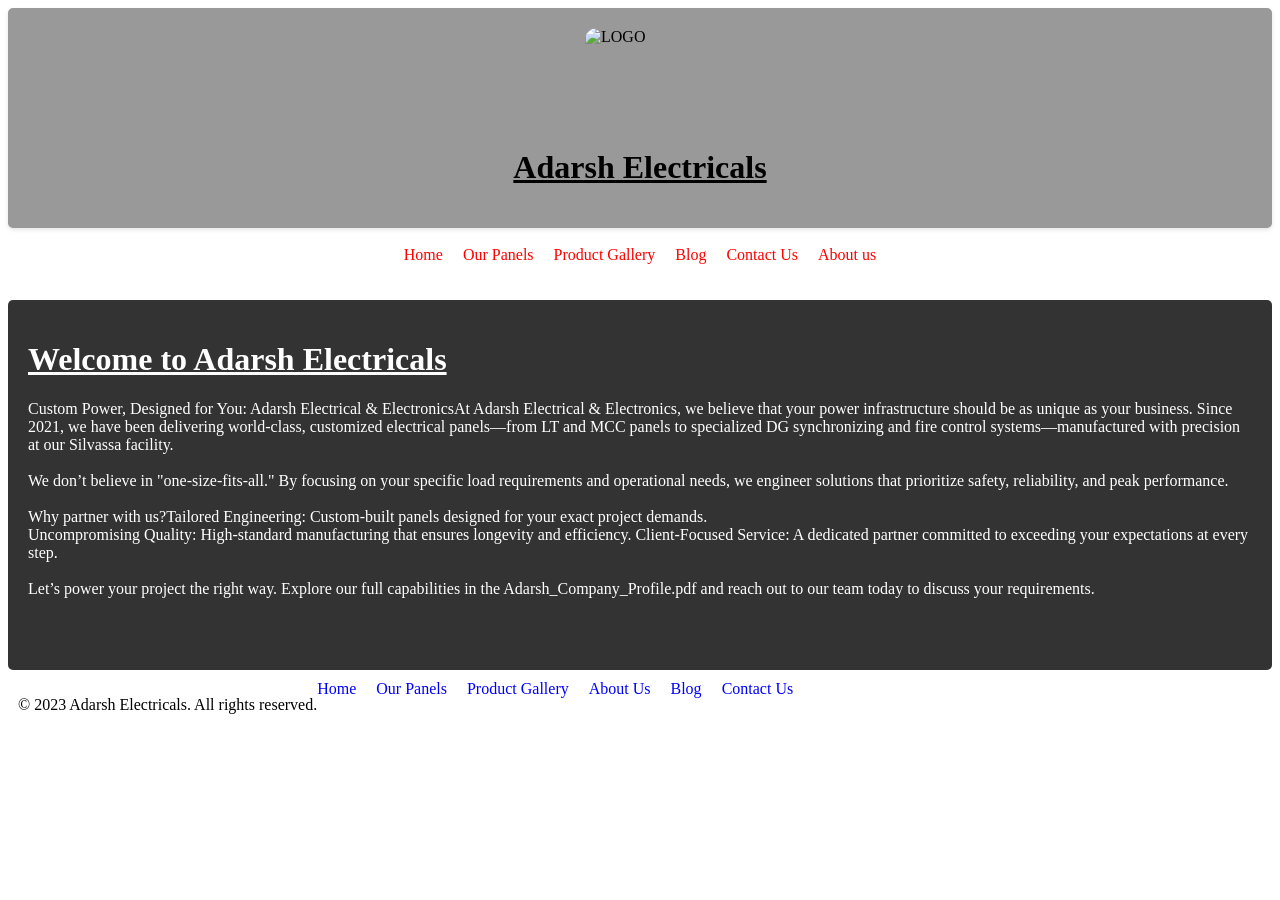
==== commit 91898912: "Update index.html" ====
--- a/index.html
+++ b/index.html
@@ -11,6 +11,17 @@
         border-radius: 5px;
         box-shadow: 0 2px 4px rgba(0, 0, 0, 0.1);
         text-align: center;
+    }
+        .header img{
+         width: 100px;
+        height: 100px;
+        border-radius: 12%;
+        margin-right: 10px;
+        align-items: left;
+        justify-content: left;
+        text-align: left;
+        vertical-align: middle;
+        display: inline-block;
     }
     .content{
         background-color: #333;
@@ -77,13 +88,14 @@
 </head>
 <body>
     <div class="header">
+        <img src="adarsh-logo.jpeg" alt="LOGO" width="100" height="100">
         <h1><u>Adarsh Electricals</u></h1>
     </div>
     <br>
     <div class="navigation-bar">
     <nav>
         <ul>
-            <li><a href="adarsh.html">Home</a></li>
+            <li><a href="index.html">Home</a></li>
             <li><a href="ourpanels.html">Our Panels</a></li>
             <li><a href="productgallery.html">Product Gallery</a></li>
             <li><a href="blog.html">Blog</a></li>
@@ -102,7 +114,7 @@
         <p>&copy; 2023 Adarsh Electricals. All rights reserved.</p>
         <div class="footer-menue">
             <ul>
-                <li><a href="adarsh.html">Home</a></li>
+                <li><a href="index.html">Home</a></li>
                 <li><a href="ourpanels.html">Our Panels</a></li>
                 <li><a href="productgallery.html">Product Gallery</a></li>
                 <li><a href="aboutus.html">About Us</a></li>
@@ -111,4 +123,4 @@
             </ul>
     </div>
 </body>
-</html>+</html>
